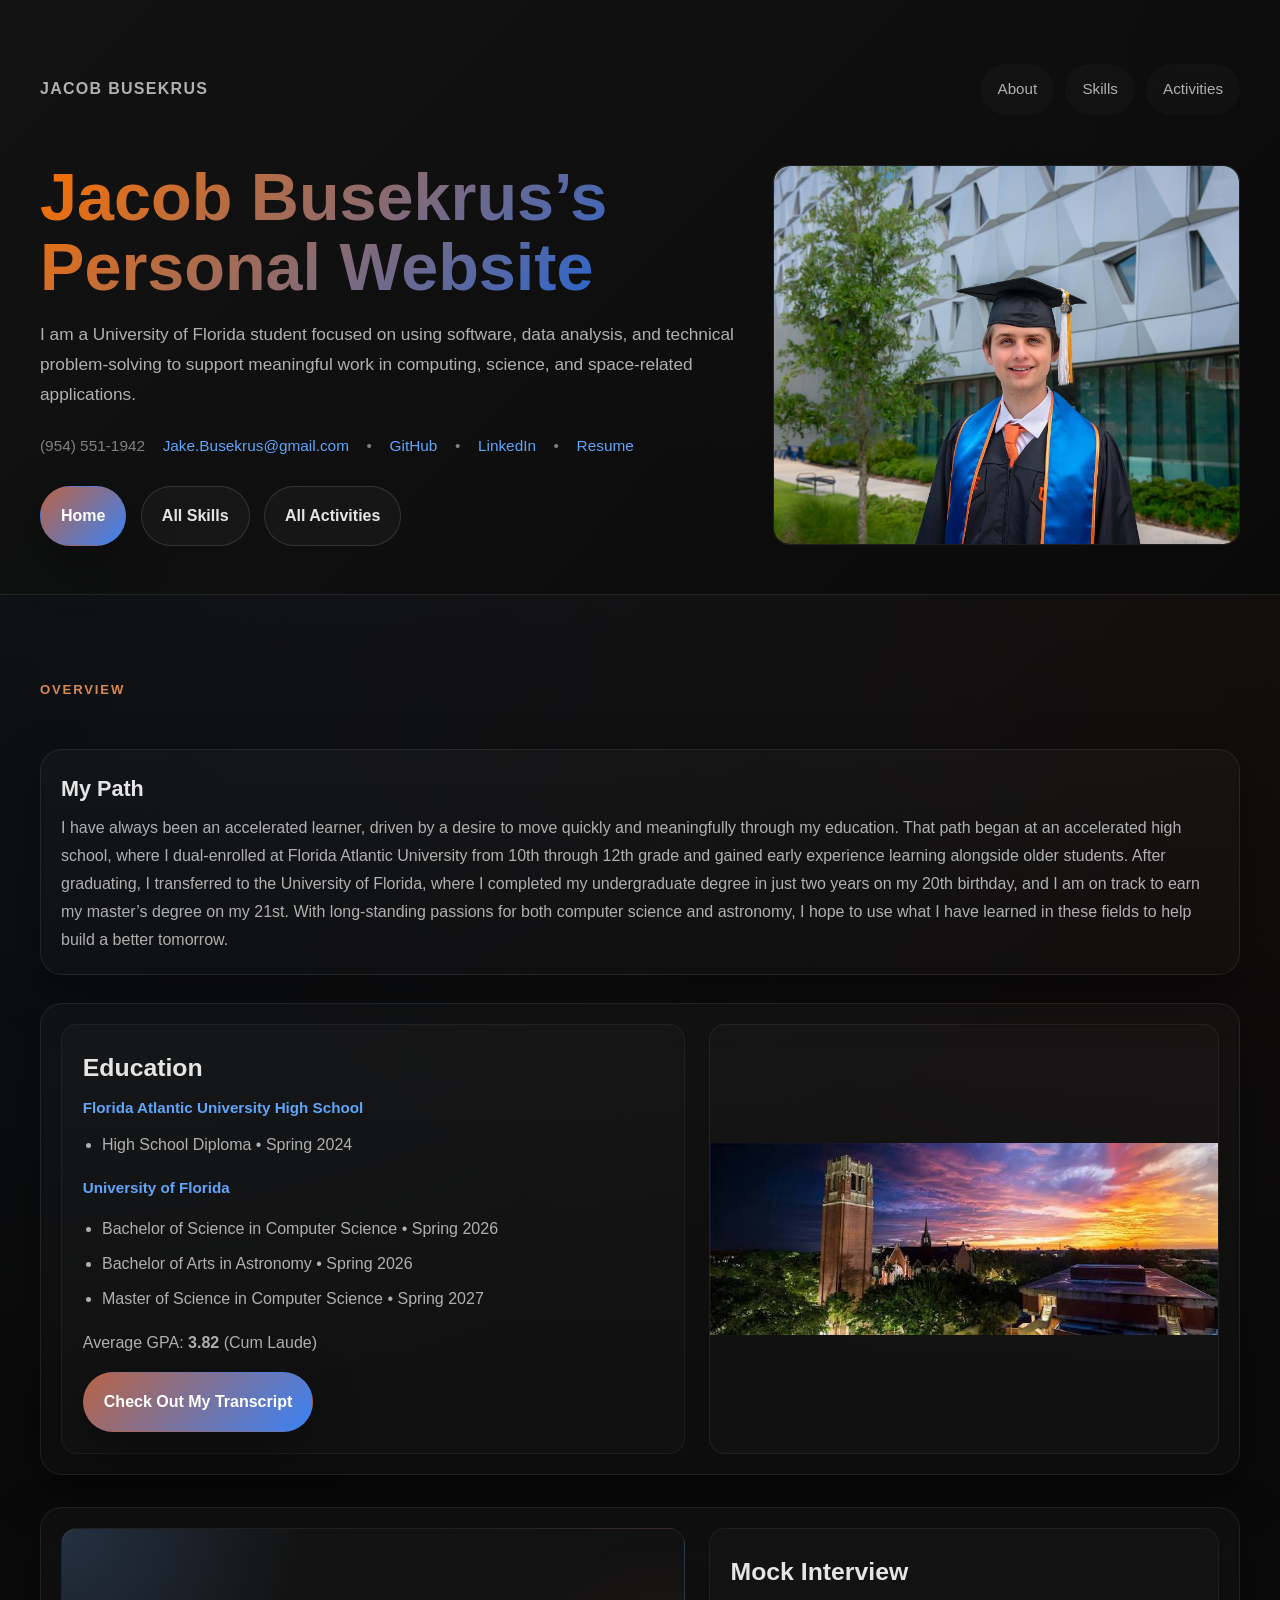
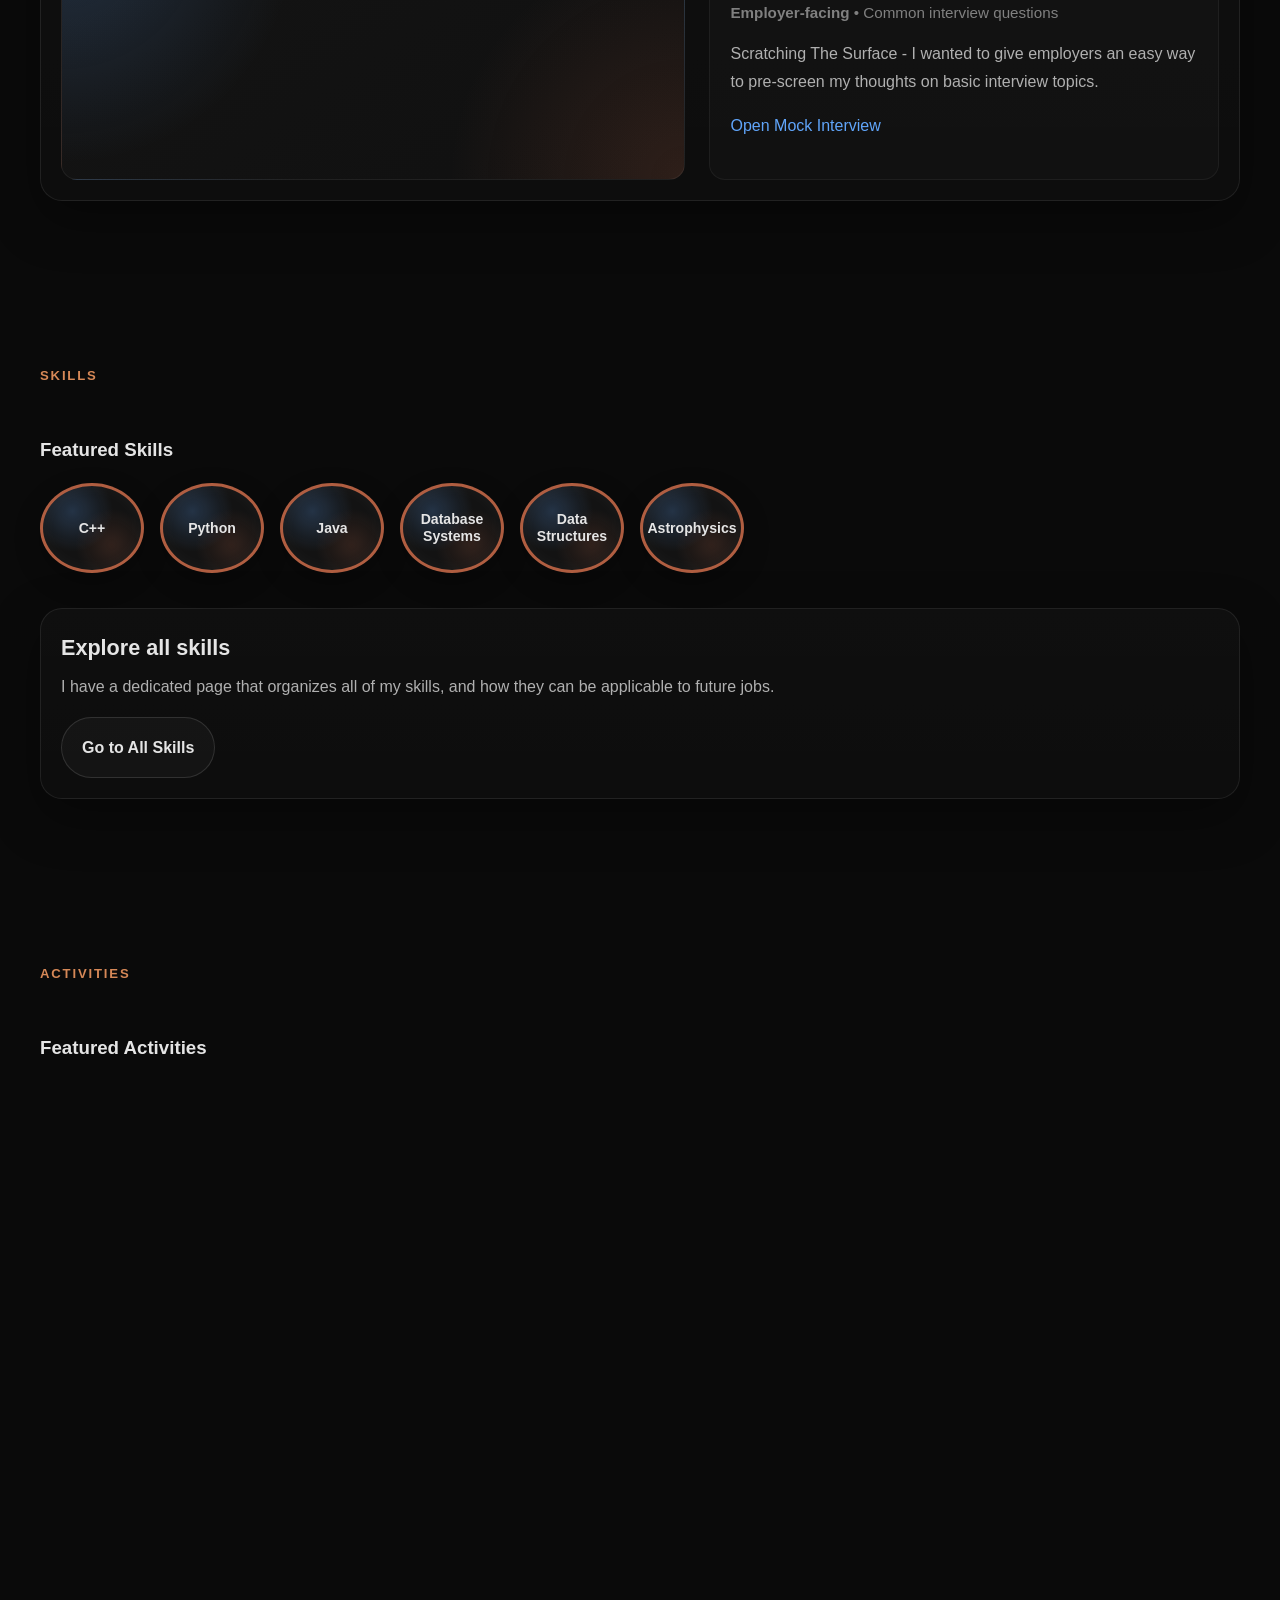
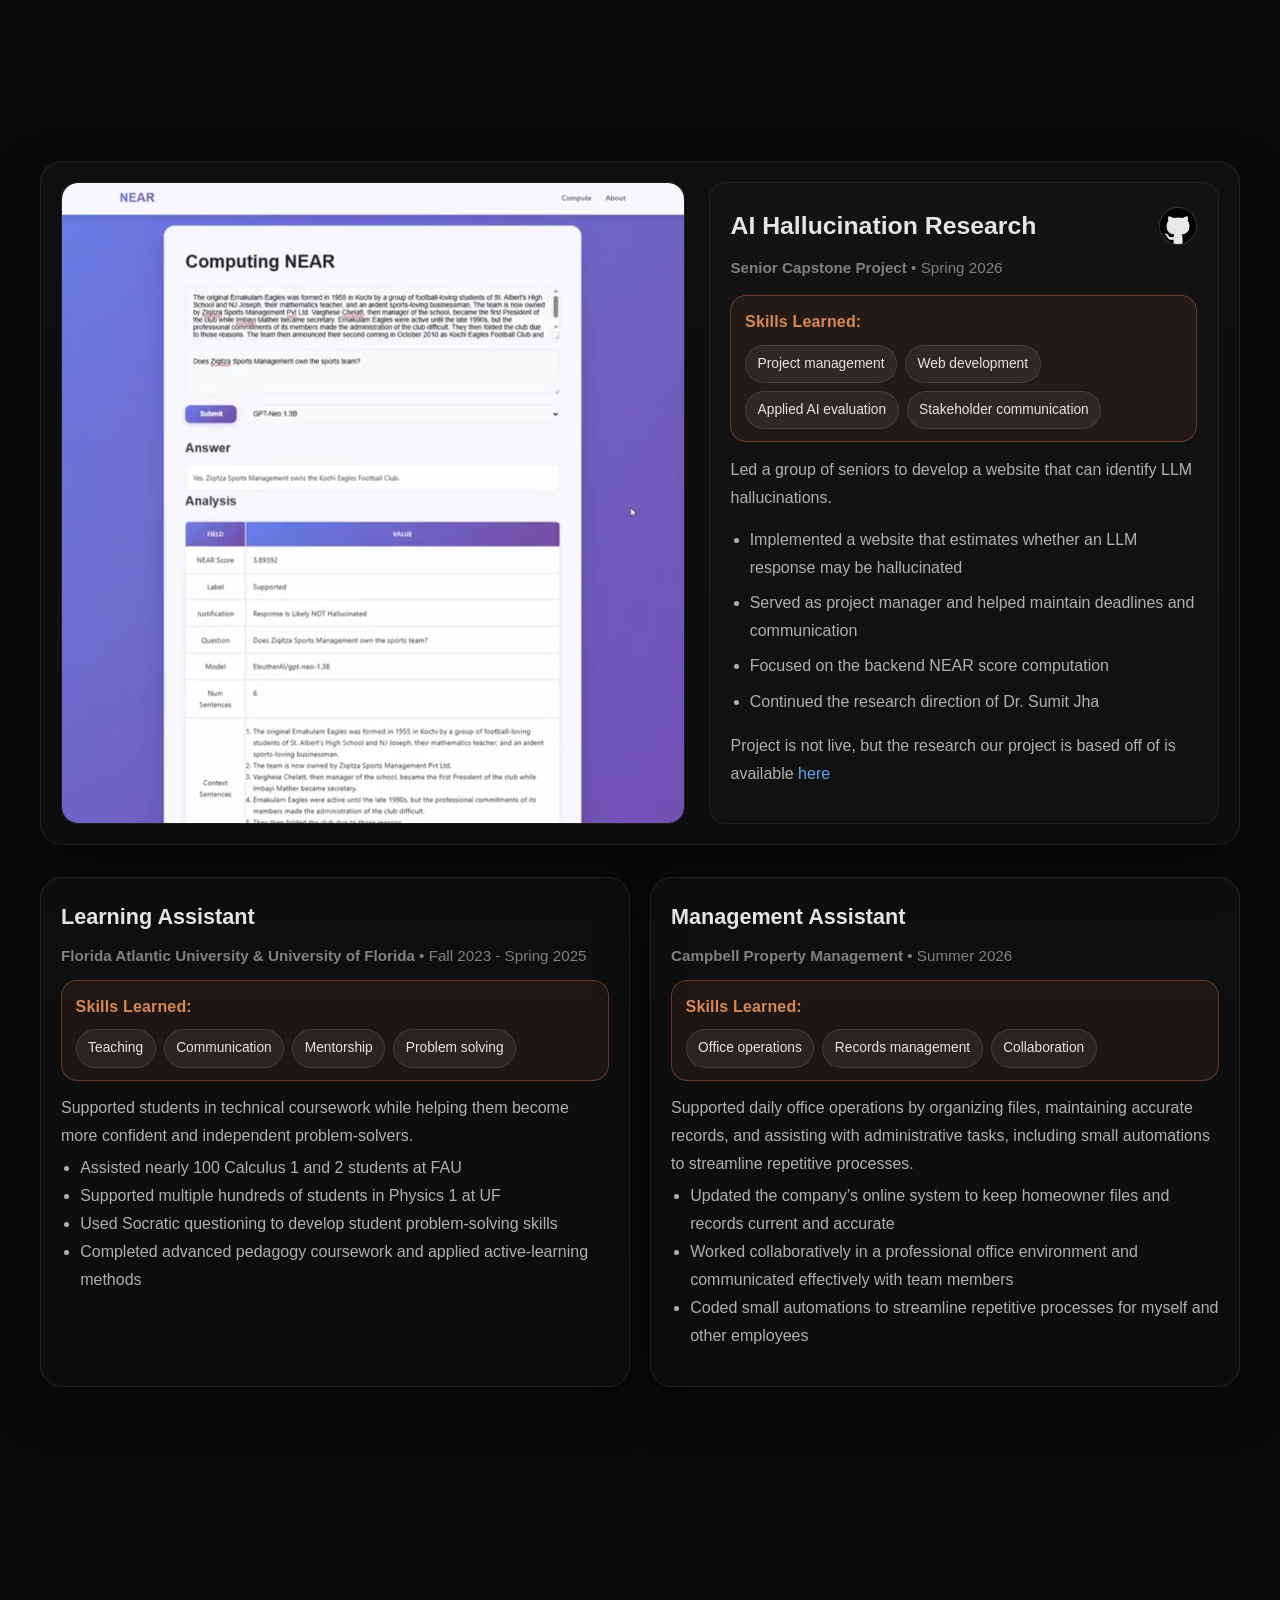
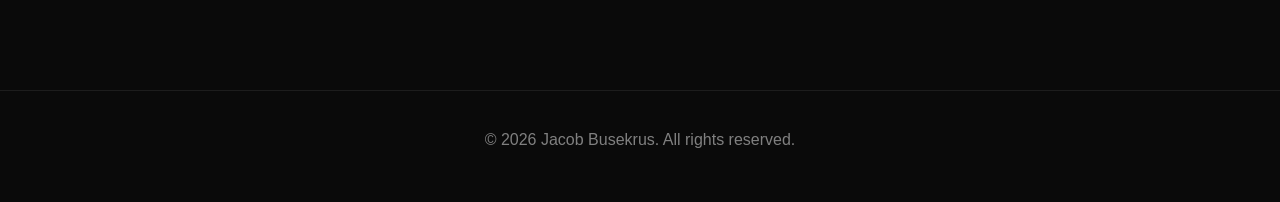
==== College/index.html @ d8e8343f "Started download pull" ====
<!DOCTYPE html>
<html lang="en">
<head>
    <meta charset="UTF-8" />
    <meta name="viewport" content="width=device-width, initial-scale=1.0" />
    <title>Jacob Busekrus | Portfolio</title>
    <link rel="stylesheet" href="main.css" />
    <script src="javascript/webScript.js" defer></script>
    <script src="javascript/mod_downloads.js" defer></script>
</head>
<body>
<header id="top">
    <div class="container hero">
        <div class="topbar">
            <div class="brand">Jacob Busekrus</div>
            <nav class="nav">
                <a href="#about">About</a>
                <a href="#skills">Skills</a>
                <a href="#experience">Activities</a>
            </nav>
        </div>

        <div class="hero-grid">
            <div class="hero-copy fade">
                <h1>Jacob Busekrus’s Personal Website</h1>
                <p>
                    I am a University of Florida student focused on using software, data analysis,
                    and technical problem-solving to support meaningful work in computing, science,
                    and space-related applications.
                </p>

                <div class="contact">
                    <span>(954) 551-1942</span>
                    <a href="mailto:Jake.busekrus@gmail.com">Jake.Busekrus@gmail.com</a>
                    <span style="color:var(--muted)"> • </span>
                    <a href="https://github.com/UY-scuti73" target="_blank" rel="noopener noreferrer">GitHub</a>
                    <span style="color:var(--muted)"> • </span>
                    <a href="https://linkedin.com/in/jacob-busekrus" target="_blank" rel="noopener noreferrer">LinkedIn</a>
                    <span style="color:var(--muted)"> • </span>
                    <a href="documents/resume.pdf" target="_blank" rel="noopener noreferrer">Resume</a>
                </div>

                <div class="actions">
                    <a class="btn primary" href="index.html">Home</a>
                    <a class="btn secondary" href="skills.html">All Skills</a>
                    <a class="btn secondary" href="activities.html">All Activities</a>
                </div>
            </div>

            <div class="media image-only fade" style="min-height:360px">
                <img src="images/Headshot.jpg" alt="Headshot" />
            </div>
        </div>
    </div>
</header>

<main>
    <section class="section" id="about">
        <div class="container">
            <div class="section-header fade">
                <span class="eyebrow">Overview</span>
            </div>

            <article class="project-card fade" style="max-width: 100%;">
                <h3>My Path</h3>
                <p style="color: var(--text2);">
                    I have always been an accelerated learner, driven by a desire to move quickly and meaningfully through my
                    education. That path began at an accelerated high school, where I dual-enrolled at
                    Florida Atlantic University from 10th through 12th grade and gained early experience learning alongside
                    older students. After graduating, I transferred to the University of Florida, where I completed my
                    undergraduate degree in just two years on my 20th birthday, and I am on track to earn my master’s degree
                    on my 21st. With long-standing passions for both computer science and astronomy, I hope to use what I have
                    learned in these fields to help build a better tomorrow.
                </p>
            </article>

            <br>

            <div class="split-list">
                <article class="split fade">
                    <div class="content">
                        <h3>Education</h3>
                        <div class="meta" style="margin-bottom:.55rem">
                            <strong style="color: var(--blue)">Florida Atlantic University High School</strong>
                        </div>
                        <ul>
                            <li>High School Diploma • Spring 2024</li>
                        </ul>

                        <div class="meta" style="margin-top:.75rem">
                            <strong style="color: var(--blue)">University of Florida</strong>
                        </div>
                        <ul>
                            <li>Bachelor of Science in Computer Science • Spring 2026</li>
                            <li>Bachelor of Arts in Astronomy • Spring 2026</li>
                            <li>Master of Science in Computer Science • Spring 2027</li>
                        </ul>
                        <p>Average GPA: <strong>3.82</strong> (Cum Laude)</p>
                        <a class="btn primary" href="grades.html">Check Out My Transcript</a>
                    </div>
                    <div class="media image-only">
                        <img src="images/UniversityofFlorida.jpg" alt="Education" />
                    </div>
                </article>

                <article class="split reverse fade">
                    <div class="content">
                        <h3>Mock Interview</h3>
                        <div class="meta"><strong>Employer-facing</strong> • Common interview questions</div>
                        <p>Scratching The Surface - I wanted to give employers an easy way to pre-screen my thoughts on basic interview topics.</p>
                        <p style="margin-top:1rem"><a href="mock.html">Open Mock Interview</a></p>
                    </div>
                    <div class="media" style="padding:0;display:flex">
                        <div style="width:100%;border-radius:calc(var(--r) - 6px);overflow:hidden">
                            <iframe
                                    src="https://www.youtube.com/embed/gcVnHr8MjQ0"
                                    title="YouTube video player"
                                    style="width:100%;height:100%;min-height:250px;border:0;display:block"
                                    allow="accelerometer; autoplay; clipboard-write; encrypted-media; gyroscope; picture-in-picture; web-share"
                                    allowfullscreen
                            ></iframe>
                        </div>
                    </div>
                </article>
            </div>
        </div>
    </section>

    <section class="section" id="skills">
        <div class="container">
            <div class="section-header fade">
                <span class="eyebrow">Skills</span>
            </div>

            <div class="skills-wrap">
                <div class="fade">
                    <h3 style="margin-bottom:1rem">Featured Skills</h3>
                    <div class="skills-list">
                        <div class="skill-orb">C++</div>
                        <div class="skill-orb">Python</div>
                        <div class="skill-orb">Java</div>
                        <div class="skill-orb">Database Systems</div>
                        <div class="skill-orb">Data Structures</div>
                        <div class="skill-orb">Astrophysics</div>
                    </div>
                </div>

                <article class="project-card fade" style="max-width: 100%;">
                    <h3>Explore all skills</h3>
                    <p style="color: var(--text2);">
                        I have a dedicated page that organizes all of my skills, and how they can be applicable to future jobs.
                    </p>

                    <div class="actions" style="margin-top: 1rem;">
                        <a class="btn secondary" href="skills.html">Go to All Skills</a>
                    </div>
                </article>
            </div>
        </div>
    </section>

    <section class="section" id="experience">
        <div class="container">
            <div class="section-header fade">
                <span class="eyebrow">Activities</span>
            </div>
            <h3 style="margin-bottom:1rem">Featured Activities</h3>
            <div class="split-list">
                <article class="split fade">

                    <div class="content">
                        <div class="activity-title-row">
                            <h3>Mod Developer</h3>
                            <a class="gh-btn" href="https://github.com/stars/UY-scuti73/lists/bowsers-mods" target="_blank" rel="noopener noreferrer" aria-label="GitHub repository">
                                <img class="gh-img" src="images/GithubLogo.png" alt="GitHub" />
                            </a>
                        </div>
                        <div class="meta"><strong>Independent Projects</strong> • Summer 2024 - Current</div>
                        <div class="skills-inline">
                            <span class="label">Skills Learned:</span>
                            <div class="chips">
                                <span class="chip">Java</span>
                                <span class="chip">C++</span>
                                <span class="chip">Object-oriented design</span>
                                <span class="chip">Performance tuning</span>
                                <span class="chip">Release management</span>
                                <span class="chip">Community-driven roadmap</span>
                            </div>
                        </div>
                        <p>
                            Designed and implemented multiple Minecraft and Geometry Dash extensions using Java/C++ and object‑oriented principles.
                            Grew and managed an active Discord community by soliciting feedback, prioritizing requests, and rolling updates that improved stability and player experience.
                        </p>
                        <ul>
                            <li>Focused development on usability, performance, and community-driven feature development</li>
                            <li>Achieved 70,000+ total downloads across all mods</li>
                            <li>Grew and managed an active community (90+ members)</li>
                        </ul>
                        <p style="margin-top:.6rem;color:var(--text2)">
                            Links:
                            <a href="https://modrinth.com/user/Bowser_The_Boss" target="_blank" rel="noopener noreferrer">Modrinth</a>
                            <span style="color:var(--muted)"> • </span>
                            <a href="https://www.curseforge.com/members/bowser_the_boss/projects" target="_blank" rel="noopener noreferrer">CurseForge</a>
                            <span style="color:var(--muted)"> • </span>
                            <a href="https://www.spigotmc.org/members/bowser_the_boss.1064717/" target="_blank" rel="noopener noreferrer">Spigot</a>
                            <span style="color:var(--muted)"> • </span>
                            <a href="https://geode-sdk.org/mods?developer=UY-scuti73" target="_blank" rel="noopener noreferrer">Geode</a>
                        </p>
                    </div>
                    <div class="media image-only">
                        <img src="images/Modding.png" alt="Mod developer" />
                    </div>
                </article>

                <article class="split reverse fade">
                    <div class="content">
                        <div class="activity-title-row">
                            <h3>AI Hallucination Research</h3>
                            <a class="gh-btn" href="https://github.com/UY-scuti73/Hallucination-Detector" target="_blank" rel="noopener noreferrer" aria-label="GitHub repository">
                                <img class="gh-img" src="images/GithubLogo.png" alt="GitHub" />
                            </a>
                        </div>
                        <div class="meta"><strong>Senior Capstone Project</strong> • Spring 2026</div>
                        <div class="skills-inline">
                            <span class="label">Skills Learned:</span>
                            <div class="chips">
                                <span class="chip">Project management</span>
                                <span class="chip">Web development</span>
                                <span class="chip">Applied AI evaluation</span>
                                <span class="chip">Stakeholder communication</span>
                            </div>
                        </div>
                        <p>Led a group of seniors to develop a website that can identify LLM hallucinations.</p>
                        <ul>
                            <li>Implemented a website that estimates whether an LLM response may be hallucinated</li>
                            <li>Served as project manager and helped maintain deadlines and communication</li>
                            <li>Focused on the backend NEAR score computation</li>
                            <li>Continued the research direction of Dr. Sumit Jha</li>
                        </ul>
                        <p>Project is not live, but the research our project is based off of is available <a href="https://vishalpramanik.github.io/NEARproject.html" target="_blank" rel="noopener noreferrer">here</a></p>
                    </div>
                    <div class="media image-only">
                        <img src="images/NearScore.png" alt="AI hallucination project" />
                    </div>
                </article>

                <div class="projects-grid">
                    <article class="project-card fade">
                        <h3>Learning Assistant</h3>
                        <div class="meta"><strong>Florida Atlantic University & University of Florida</strong> • Fall 2023 - Spring 2025</div>
                        <div class="skills-inline">
                            <span class="label">Skills Learned:</span>
                            <div class="chips">
                                <span class="chip">Teaching</span>
                                <span class="chip">Communication</span>
                                <span class="chip">Mentorship</span>
                                <span class="chip">Problem solving</span>
                            </div>
                        </div>
                        <p>Supported students in technical coursework while helping them become more confident and independent problem-solvers.</p>
                        <ul class="project-content">
                            <li>Assisted nearly 100 Calculus 1 and 2 students at FAU</li>
                            <li>Supported multiple hundreds of students in Physics 1 at UF</li>
                            <li>Used Socratic questioning to develop student problem-solving skills</li>
                            <li>Completed advanced pedagogy coursework and applied active-learning methods</li>
                        </ul>
                    </article>

                    <article class="project-card fade">
                        <h3>Management Assistant</h3>
                        <div class="meta"><strong>Campbell Property Management</strong> • Summer 2026</div>
                        <div class="skills-inline">
                            <span class="label">Skills Learned:</span>
                            <div class="chips">
                                <span class="chip">Office operations</span>
                                <span class="chip">Records management</span>
                                <span class="chip">Collaboration</span>
                            </div>
                        </div>
                        <p>Supported daily office operations by organizing files, maintaining accurate records, and assisting with administrative tasks, including small automations to streamline repetitive processes.</p>
                        <ul class="project-content">
                            <li>Updated the company’s online system to keep homeowner files and records current and accurate</li>
                            <li>Worked collaboratively in a professional office environment and communicated effectively with team members</li>
                            <li>Coded small automations to streamline repetitive processes for myself and other employees</li>
                        </ul>
                    </article>
                </div>

                <article class="project-card fade" style="max-width: 100%;">
                    <h3>Explore all activities</h3>
                    <p style="color: var(--text2);">
                        I have a dedicated page that organizes all of my work, projects, websites, school assignments,
                        extracurriculars, and honors in one place, including a timeline view.
                    </p>

                    <div class="actions" style="margin-top: 1rem;">
                        <a class="btn secondary" href="activities.html">Go to All Activities</a>
                    </div>
                </article>

            </div>
        </div>
    </section>
</main>

<footer>
    <div class="container"><p>&copy; 2026 Jacob Busekrus. All rights reserved.</p></div>
</footer>
</body>
</html>
---- College/main.css ----
/* =========================
   Theme / Color Variables
   ========================= */

:root {
    --orange: #b96344;
    --orange2: #d68857;
    --blue: #60a5fa;
    --blue2: #3b82f6;
    --bg: #0a0a0a;
    --bg2: #121212;
    --text: #e5e5e5;
    --text2: #b0b0b0;
    --muted: #808080;
    --card: rgba(255, 255, 255, 0.03);
    --border: rgba(255, 255, 255, 0.08);
    --shadow: 0 18px 50px rgba(0, 0, 0, 0.35);
    --r: 22px;
    --max: 1200px;

    /* Grade pill colors */
    --grade-a-bg: rgba(96, 165, 250, 0.14);
    --grade-a-border: rgba(96, 165, 250, 0.5);
    --grade-a-text: var(--text);

    --grade-b-bg: rgba(34, 197, 94, 0.14);
    --grade-b-border: rgba(34, 197, 94, 0.5);
    --grade-b-text: var(--text);

    --grade-c-bg: rgba(234, 179, 8, 0.14);
    --grade-c-border: rgba(234, 179, 8, 0.5);
    --grade-c-text: var(--text);

    --grade-d-bg: rgba(249, 115, 22, 0.14);
    --grade-d-border: rgba(249, 115, 22, 0.5);
    --grade-d-text: var(--text);

    --grade-f-bg: rgba(127, 29, 29, 0.22);
    --grade-f-border: rgba(127, 29, 29, 0.6);
    --grade-f-text: var(--text);

    --grade-na-bg: rgba(107, 114, 128, 0.16);
    --grade-na-border: rgba(107, 114, 128, 0.45);
    --grade-na-text: var(--text);

    --grade-w-bg: rgba(55, 65, 81, 0.2);
    --grade-w-border: rgba(55, 65, 81, 0.5);
    --grade-w-text: var(--text2);

    --grade-s-bg: rgba(236, 72, 153, 0.14);
    --grade-s-border: rgba(236, 72, 153, 0.5);
    --grade-s-text: var(--text);

    --grade-u-bg: rgba(120, 53, 15, 0.2);
    --grade-u-border: rgba(120, 53, 15, 0.55);
    --grade-u-text: var(--text);
}

/* =========================
   Reset / Base
   ========================= */

* {
    margin: 0;
    padding: 0;
    box-sizing: border-box;
}

html {
    scroll-behavior: smooth;
}

body {
    font-family: -apple-system, BlinkMacSystemFont, "Segoe UI", Roboto, Oxygen, Ubuntu, Cantarell, sans-serif;
    line-height: 1.75;
    color: var(--text);
    background:
            radial-gradient(circle at top left, rgba(96, 165, 250, 0.08), transparent 28%),
            radial-gradient(circle at top right, rgba(185, 99, 68, 0.08), transparent 28%),
            var(--bg);
}

a {
    color: var(--blue);
    text-decoration: none;
    transition: 0.2s;
}

a:hover {
    color: var(--orange2);
}

.container {
    width: min(var(--max), calc(100% - 2rem));
    margin: 0 auto;
}

/* =========================
   Header / Navigation / Hero
   ========================= */

header {
    border-bottom: 1px solid rgba(255, 255, 255, 0.08);
    background: linear-gradient(135deg, rgba(18, 18, 18, 0.96), rgba(10, 10, 10, 0.98));
}

.hero {
    padding: 4rem 0 3rem;
}

.topbar {
    display: flex;
    justify-content: space-between;
    align-items: center;
    gap: 1rem;
    flex-wrap: wrap;
    margin-bottom: 3rem;
}

.brand {
    font-weight: 800;
    font-size: 1rem;
    letter-spacing: 0.08em;
    text-transform: uppercase;
    color: var(--text2);
}

.nav {
    display: flex;
    gap: 0.7rem;
    flex-wrap: wrap;
}

.nav a {
    color: var(--text2);
    padding: 0.7rem 1rem;
    border: 1px solid transparent;
    border-radius: 999px;
    background: rgba(255, 255, 255, 0.02);
    font-size: 0.95rem;
}

.nav a:hover,
.nav a.active {
    color: var(--text);
    border-color: rgba(185, 99, 68, 0.45);
    background: rgba(185, 99, 68, 0.08);
}

.hero-grid {
    display: grid;
    grid-template-columns: 1.2fr 0.8fr;
    gap: 2rem;
    align-items: center;
}

.hero-copy h1 {
    font-size: clamp(2.4rem, 5.2vw, 4.6rem);
    line-height: 1.05;
    margin-bottom: 1rem;
    background: linear-gradient(135deg, rgb(250, 112, 0), rgb(0, 100, 250));
    -webkit-background-clip: text;
    -webkit-text-fill-color: transparent;
    background-clip: text;
}

.hero-copy p {
    color: var(--text2);
    font-size: 1.08rem;
    margin-bottom: 1.5rem;
    max-width: 720px;
}

.contact {
    display: flex;
    flex-wrap: wrap;
    gap: 0.8rem 1.1rem;
    margin-bottom: 1.6rem;
    color: var(--muted);
    font-size: 0.96rem;
}

.actions {
    display: flex;
    flex-wrap: wrap;
    gap: 0.9rem;
}

/* =========================
   Buttons
   ========================= */

.btn {
    display: inline-flex;
    align-items: center;
    justify-content: center;
    padding: 0.95rem 1.25rem;
    border-radius: 999px;
    font-weight: 600;
    border: 1px solid transparent;
    transition: 0.2s;
}

.btn.primary {
    background: linear-gradient(135deg, var(--orange), var(--blue2));
    color: #fff;
    box-shadow: var(--shadow);
}

.btn.primary:hover {
    transform: translateY(-2px);
    opacity: 0.96;
}

.btn.secondary {
    border-color: rgba(255, 255, 255, 0.12);
    color: var(--text);
    background: rgba(255, 255, 255, 0.03);
}

.btn.secondary:hover {
    border-color: rgba(96, 165, 250, 0.35);
    background: rgba(96, 165, 250, 0.08);
}

/* =========================
   Shared Cards / Labels / Stats
   ========================= */

.hero-card,
.project-card,
.tl-card,
.grades-card {
    border: 1px solid var(--border);
    border-radius: var(--r);
    box-shadow: var(--shadow);
}

.hero-card {
    background: linear-gradient(180deg, rgba(255, 255, 255, 0.05), rgba(255, 255, 255, 0.02)), var(--card);
    padding: 1.4rem;
    min-height: 360px;
    display: flex;
    flex-direction: column;
    justify-content: space-between;
    gap: 1.1rem;
}

.project-card,
.tl-card {
    background: linear-gradient(180deg, rgba(255, 255, 255, 0.025), rgba(255, 255, 255, 0.015));
}

.project-card {
    padding: 1.25rem;
}

.tl-card {
    padding: 1rem 1.1rem;
}

.grades-card {
    background: linear-gradient(180deg, rgba(255, 255, 255, 0.05), rgba(255, 255, 255, 0.02)), var(--card);
}

.mini-label,
.eyebrow {
    font-weight: 700;
    text-transform: uppercase;
}

.mini-label {
    color: var(--orange2);
    font-size: 0.78rem;
    letter-spacing: 0.12em;
}

.eyebrow {
    display: inline-block;
    font-size: 0.82rem;
    letter-spacing: 0.14em;
    color: var(--orange2);
    margin-bottom: 0.9rem;
}

.edu-block,
.stat,
.vstat,
.mini,
.gpa-row,
.dist-item {
    border: 1px solid rgba(255, 255, 255, 0.06);
    background: rgba(255, 255, 255, 0.03);
}

.edu-block,
.stat {
    padding: 1.05rem;
    border-radius: 16px;
}

.stat {
    padding: 1rem;
}

.vstat,
.gpa-row,
.dist-item {
    padding: 0.85rem;
    border-radius: 14px;
}

.mini {
    padding: 0.95rem;
    border-radius: 16px;
    background: rgba(0, 0, 0, 0.18);
}

.stat strong,
.vstat strong {
    display: block;
    font-size: 1.15rem;
}

.stat span,
.vstat span,
.gpa-row span,
.dist-label,
.grades-note,
.block-sub {
    color: var(--muted);
}

.mini p {
    color: var(--text2);
    font-size: 0.93rem;
}

/* =========================
   Hero Card Content
   ========================= */

.edu-block .school {
    color: var(--blue);
    font-weight: 800;
    margin-bottom: 0.35rem;
}

.edu-block h3 {
    font-size: 1.2rem;
    margin-bottom: 0.35rem;
}

.edu-block p {
    color: var(--text2);
    font-size: 0.98rem;
}

.edu-block p + p {
    margin-top: 0.35rem;
}

.edu-quick {
    display: grid;
    grid-template-columns: repeat(2, minmax(0, 1fr));
    gap: 0.9rem;
}

.hero-card ul {
    list-style: none;
    display: grid;
    gap: 0.8rem;
    color: var(--text2);
}

.hero-card li {
    position: relative;
    padding-left: 1rem;
}

.hero-card li::before {
    content: "";
    position: absolute;
    left: 0;
    top: 0.75rem;
    width: 6px;
    height: 6px;
    border-radius: 50%;
    background: linear-gradient(135deg, var(--orange), var(--blue));
}

/* =========================
   Generic Sections / Layout
   ========================= */

.section {
    padding: 5rem 0;
}

.section-header {
    max-width: 820px;
    margin-bottom: 2rem;
}

.section-title {
    font-size: clamp(2rem, 3.5vw, 3rem);
    line-height: 1.15;
    margin-bottom: 1rem;
}

.section-desc {
    display: none;
}

.split-list,
.skills-wrap,
.timeline {
    display: grid;
}

.split-list {
    gap: 2rem;
}

.skills-wrap {
    gap: 2.2rem;
}

.timeline {
    gap: 1rem;
    margin-top: 1rem;
}

.split {
    display: grid;
    grid-template-columns: 1.1fr 0.9fr;
    gap: 1.5rem;
    align-items: stretch;
    background: linear-gradient(180deg, rgba(255, 255, 255, 0.025), rgba(255, 255, 255, 0.015));
    border: 1px solid var(--border);
    border-radius: var(--r);
    padding: 1.25rem;
    box-shadow: var(--shadow);
}

.split.reverse .media {
    order: 1;
}

.split.reverse .content {
    order: 2;
}

.content,
.media {
    border-radius: calc(var(--r) - 6px);
}

.content {
    padding: 1.3rem;
    background: rgba(255, 255, 255, 0.02);
    border: 1px solid rgba(255, 255, 255, 0.05);
}

.media {
    padding: 1.3rem;
    border: 1px solid rgba(255, 255, 255, 0.06);
    background:
            radial-gradient(circle at top left, rgba(96, 165, 250, 0.2), transparent 35%),
            radial-gradient(circle at bottom right, rgba(185, 99, 68, 0.18), transparent 35%),
            linear-gradient(145deg, #141414, #101010);
    display: flex;
    flex-direction: column;
    justify-content: space-between;
    min-height: 250px;
    overflow: hidden;
}

.media.image-only {
    padding: 0;
    display: flex;
    align-items: stretch;
    justify-content: stretch;
    background: rgba(255, 255, 255, 0.02);
}

.media.image-only img {
    width: 100%;
    height: 100%;
    display: block;
    object-fit: contain;
    border-radius: calc(var(--r) - 6px);
}

.image-placeholder {
    width: 100%;
    height: 100%;
    min-height: 250px;
    display: flex;
    align-items: center;
    justify-content: center;
    border-radius: calc(var(--r) - 6px);
    border: 1px dashed rgba(255, 255, 255, 0.18);
    background: rgba(255, 255, 255, 0.02);
    color: var(--muted);
    font-size: 0.95rem;
}

/* =========================
   Skills / Tags / Chips
   ========================= */

.skills-list,
.chips,
.tag-row,
.activity-links {
    display: flex;
    flex-wrap: wrap;
}

.skills-list {
    gap: 1rem;
}

.chips {
    gap: 0.5rem;
}

.tag-row,
.activity-links {
    gap: 0.6rem;
}

.activity-links {
    gap: 0.75rem;
}

.skill-orb,
.skill-orb-small {
    display: flex;
    align-items: center;
    justify-content: center;
    padding: 0.8rem;
    text-align: center;
    line-height: 1.2;
    color: var(--text);
    font-weight: 650;
    transition: 0.2s;
    background:
            radial-gradient(circle at 30% 30%, rgba(96, 165, 250, 0.22), transparent 45%),
            radial-gradient(circle at 70% 70%, rgba(185, 99, 68, 0.18), transparent 40%),
            rgba(255, 255, 255, 0.04);
    border: 3px solid rgba(185, 99, 68, 0.95);
    box-shadow: inset 0 0 18px rgba(255, 255, 255, 0.04), 0 10px 26px rgba(0, 0, 0, 0.25);
}

.skill-orb {
    width: 104px;
    height: 90px;
    border-radius: 50%;
    font-size: 0.88rem;
}

.skill-orb-small {
    width: 95px;
    height: 50px;
    border-radius: 30%;
    font-size: 0.75rem;
}

.skill-orb:hover {
    transform: translateY(-4px) scale(1.03);
    border-color: rgba(214, 136, 87, 1);
}

.skills-inline {
    margin: 0.35rem 0 0.85rem;
    padding: 0.75rem 0.85rem;
    border-radius: 16px;
    border: 1px solid rgba(185, 99, 68, 0.45);
    background: rgba(185, 99, 68, 0.1);
}

.skills-inline .label {
    display: block;
    margin-bottom: 0.55rem;
    color: var(--orange2);
    font-weight: 800;
    letter-spacing: 0.01em;
}

.chip,
.tag,
.badge {
    padding: 0.38rem 0.72rem;
    border-radius: 999px;
    font-size: 0.86rem;
    color: var(--text);
    background: rgba(255, 255, 255, 0.06);
    border: 1px solid rgba(255, 255, 255, 0.1);
}

.tag {
    padding: 0.45rem 0.85rem;
    font-size: 0.84rem;
    border-color: rgba(255, 255, 255, 0.08);
}

.badge {
    align-self: flex-start;
    color: var(--text2);
    border-color: rgba(255, 255, 255, 0.08);
}

/* =========================
   Typography / Meta / Lists
   ========================= */

.content h3,
.project-card h3 {
    margin-bottom: 0.4rem;
}

.content h3 {
    font-size: 1.55rem;
}

.project-card h3 {
    font-size: 1.35rem;
}

.meta {
    color: var(--muted);
    font-size: 0.95rem;
    margin-bottom: 0.85rem;
}

.project-card .meta {
    margin-bottom: 0.65rem;
}

.content p,
.project-card p {
    color: var(--text2);
}

.content p {
    margin-bottom: 0.9rem;
}

.content ul,
.project-content {
    padding-left: 1.2rem;
    color: var(--text2);
    margin: 0.25rem 0 1rem;
}

.content li + li {
    margin-top: 0.45rem;
}

.vtitle {
    font-size: 1.5rem;
    line-height: 1.15;
    max-width: 320px;
}

h4 {
    font-size: 1rem;
    color: var(--text2);
}

#research .split-list {
    margin-top: 2rem;
}

#research .split-list + .projects-grid {
    margin-top: 2rem;
}

/* =========================
   Projects / Timeline / Activity
   ========================= */

.projects-grid {
    display: grid;
    grid-template-columns: repeat(2, minmax(0, 1fr));
    gap: 1.25rem;
}

.activity-title-row {
    display: flex;
    align-items: center;
    justify-content: space-between;
    gap: 1rem;
    margin-bottom: 0.45rem;
}

.activity-title-row h3 {
    margin-bottom: 0;
}

.tl-item {
    display: grid;
    grid-template-columns: 16px 1fr;
    gap: 1rem;
    align-items: start;
}

.tl-dot {
    width: 12px;
    height: 12px;
    margin-top: 14px;
    border-radius: 999px;
    background: rgba(255, 255, 255, 0.2);
    border: 2px solid rgba(255, 255, 255, 0.25);
}

.tl-time {
    color: var(--muted);
    font-size: 0.9rem;
    margin-bottom: 0.25rem;
}

.tl-title {
    font-size: 1.15rem;
    font-weight: 800;
    margin-bottom: 0.15rem;
}

.tl-sub {
    color: var(--text2);
    font-size: 0.95rem;
}

.tl-item.tl-edu .tl-dot {
    background: rgba(96, 165, 250, 0.2);
    border-color: rgba(96, 165, 250, 0.95);
}

.tl-item.tl-act .tl-dot {
    background: rgba(185, 99, 68, 0.2);
    border-color: rgba(185, 99, 68, 0.95);
}

.gh-btn {
    flex: 0 0 auto;
    width: 38px;
    height: 38px;
    border-radius: 999px;
    display: inline-flex;
    align-items: center;
    justify-content: center;
    border: 1px solid rgba(255, 255, 255, 0.12);
    background: rgba(255, 255, 255, 0.03);
    transition: 0.2s;
}

.gh-btn:hover {
    transform: translateY(-1px);
    border-color: rgba(96, 165, 250, 0.35);
    background: rgba(96, 165, 250, 0.08);
}

.gh-img {
    width: 100%;
    height: 100%;
    object-fit: contain;
    display: block;
    opacity: 0.9;
}

/* =========================
   Footer / Animation
   ========================= */

footer {
    border-top: 1px solid rgba(255, 255, 255, 0.08);
    padding: 2.2rem 0 3rem;
    color: var(--muted);
    text-align: center;
}

.fade {
    opacity: 0;
    transform: translateY(24px);
    transition: opacity 0.7s ease, transform 0.7s ease;
}

.fade.visible {
    opacity: 1;
    transform: translateY(0);
}

/* =========================
   Grades Page Layout
   ========================= */

.grades-layout {
    display: grid;
    grid-template-columns: 1.9fr 1fr;
    gap: 1.25rem;
    align-items: start;
}

.grades-table-card {
    align-self: stretch;
    padding: 1.25rem;
}

.grades-side {
    padding: 1.25rem;
}

.grades-card-head {
    display: flex;
    align-items: flex-start;
    justify-content: space-between;
    gap: 1rem;
    flex-wrap: wrap;
    margin-bottom: 1rem;
}

.grades-title {
    font-size: 1.55rem;
    margin: 0.25rem 0;
}

.grades-sub {
    color: var(--text2);
    font-size: 0.95rem;
}

.grades-actions {
    display: flex;
    align-items: center;
    gap: 0.75rem;
}

.bottom-margin {
    margin-bottom: 1.5rem;
}

/* =========================
   Grades Table
   ========================= */

.table-wrap {
    border-radius: calc(var(--r) - 8px);
    border: 1px solid rgba(255, 255, 255, 0.1);
    padding: 2px;
    background: linear-gradient(180deg, rgba(255, 255, 255, 0.06), rgba(0, 0, 0, 0.14));
    box-shadow:
            inset 1px 1px 0 rgba(255, 255, 255, 0.12),
            inset -1px -1px 0 rgba(0, 0, 0, 0.45),
            0 12px 30px rgba(0, 0, 0, 0.35);
    max-height: none;
    overflow: visible;
}

.grades-table {
    width: 100%;
    min-width: 0;
    border-collapse: separate;
    border-spacing: 0;
    table-layout: fixed;
}

.grades-table th,
.grades-table td {
    white-space: normal;
    overflow-wrap: anywhere;
    word-break: break-word;
}

.grades-table thead th {
    position: static;
    text-align: left;
    padding: 0.85rem;
    font-size: 0.9rem;
    line-height: 1.2;
    color: var(--text);
    background: linear-gradient(135deg, rgba(18, 18, 18, 0.96), rgba(10, 10, 10, 0.98));
    border-bottom: 1px solid rgba(255, 255, 255, 0.1);
    box-shadow:
            inset 0 1px 0 rgba(255, 255, 255, 0.12),
            inset 0 -1px 0 rgba(0, 0, 0, 0.35);
}

.grades-table thead th:first-child {
    border-top-left-radius: calc(var(--r) - 10px);
}

.grades-table thead th:last-child {
    border-top-right-radius: calc(var(--r) - 10px);
}

.grades-table thead th.is-sortable {
    cursor: pointer;
    user-select: none;
}

.grades-table thead th.is-sortable:hover {
    background: linear-gradient(135deg, rgba(96, 165, 250, 0.12), rgba(185, 99, 68, 0.1)), rgba(10, 10, 10, 0.95);
}

.grades-table thead th.is-sorted-asc::after,
.grades-table thead th.is-sorted-desc::after {
    display: inline-block;
    margin-left: 0.5rem;
    font-size: 0.8rem;
    color: var(--orange2);
}

.grades-table thead th.is-sorted-asc::after {
    content: "▲";
}

.grades-table thead th.is-sorted-desc::after {
    content: "▼";
}

.grades-table tbody td {
    padding: 0.8rem 0.85rem;
    color: var(--text2);
    vertical-align: top;
    border-bottom: 1px solid rgba(255, 255, 255, 0.06);
}

.grades-table tbody tr:hover td {
    color: var(--text);
    background: rgba(255, 255, 255, 0.03);
}

.grades-table .is-num {
    text-align: right;
    font-variant-numeric: tabular-nums;
}

.grades-table th:nth-child(1),
.grades-table td:nth-child(1) {
    width: 7%;
}

.grades-table th:nth-child(2),
.grades-table td:nth-child(2) {
    width: 15%;
}

.grades-table th:nth-child(3),
.grades-table td:nth-child(3) {
    width: 21%;
}

.grades-table th:nth-child(4),
.grades-table td:nth-child(4) {
    width: 8%;
}

.grades-table th:nth-child(5),
.grades-table td:nth-child(5) {
    width: 10%;
}

.grades-table th:nth-child(6),
.grades-table td:nth-child(6) {
    width: 13%;
}

.grades-table th:nth-child(7),
.grades-table td:nth-child(7) {
    width: 14%;
}

.grades-table th:nth-child(8),
.grades-table td:nth-child(8) {
    width: 13%;
}

.table-empty {
    padding: 1rem;
    color: var(--muted);
}

/* =========================
   Grade Pills
   ========================= */

.grade-pill {
    display: inline-flex;
    align-items: center;
    justify-content: center;
    padding: 0.28rem 0.6rem;
    border-radius: 999px;
    font-size: 0.85rem;
    font-weight: 700;
    border: 1px solid rgba(255, 255, 255, 0.1);
    background: rgba(255, 255, 255, 0.06);
    color: var(--text);
}

.grade-A,
.grade-A_,
.grade-A- {
    background: var(--grade-a-bg);
    border-color: var(--grade-a-border);
    color: var(--grade-a-text);
}

.grade-BPLUS,
.grade-B,
.grade-B- {
    background: var(--grade-b-bg);
    border-color: var(--grade-b-border);
    color: var(--grade-b-text);
}

.grade-CPLUS,
.grade-C,
.grade-C- {
    background: var(--grade-c-bg);
    border-color: var(--grade-c-border);
    color: var(--grade-c-text);
}

.grade-DPLUS,
.grade-D,
.grade-D- {
    background: var(--grade-d-bg);
    border-color: var(--grade-d-border);
    color: var(--grade-d-text);
}

.grade-F {
    background: var(--grade-f-bg);
    border-color: var(--grade-f-border);
    color: var(--grade-f-text);
}

.grade-NA {
    background: var(--grade-na-bg);
    border-color: var(--grade-na-border);
    color: var(--grade-na-text);
}

.grade-W {
    background: var(--grade-w-bg);
    border-color: var(--grade-w-border);
    color: var(--grade-w-text);
}

.grade-S {
    background: var(--grade-s-bg);
    border-color: var(--grade-s-border);
    color: var(--grade-s-text);
}

.grade-U {
    background: var(--grade-u-bg);
    border-color: var(--grade-u-border);
    color: var(--grade-u-text);
}

/* =========================
   GPA / Summary / Distribution
   ========================= */

.vstats {
    display: grid;
    grid-template-columns: repeat(2, 1fr);
    gap: 0.8rem;
}

.grades-block {
    margin-top: 1rem;
}

.block-head {
    display: flex;
    align-items: baseline;
    justify-content: space-between;
    gap: 1rem;
}

.block-title {
    margin-bottom: 0.35rem;
}

.gpa-grid {
    display: grid;
    gap: 0.5rem;
    margin-top: 0.5rem;
}

.gpa-row,
.dist-item {
    display: flex;
    align-items: center;
    justify-content: space-between;
    gap: 1rem;
}

.gpa-row strong,
.dist-value {
    color: var(--text);
    font-variant-numeric: tabular-nums;
}

.gpa-rounding {
    width: 7rem;
    padding: 0.55rem 0.65rem;
    border-radius: 14px;
    border: 1px solid rgba(255, 255, 255, 0.1);
    background: rgba(255, 255, 255, 0.03);
    color: var(--text);
    outline: none;
    text-align: right;
}

.gpa-rounding::placeholder {
    color: var(--muted);
}

.gpa-rounding:focus {
    border-color: rgba(96, 165, 250, 0.45);
    box-shadow: 0 0 0 3px rgba(96, 165, 250, 0.12);
}

.gpa-rounding::-webkit-outer-spin-button,
.gpa-rounding::-webkit-inner-spin-button {
    -webkit-appearance: none;
    margin: 0;
}

.gpa-rounding[type="number"] {
    -moz-appearance: textfield;
    appearance: textfield;
}

.dist-section {
    margin-top: 0.85rem;
    padding-top: 0.85rem;
    border-top: 1px solid rgba(255, 255, 255, 0.06);
}

.dist-title {
    color: var(--text);
    font-weight: 700;
    font-size: 0.95rem;
    margin-bottom: 0.6rem;
}

.dist-grid {
    display: grid;
    grid-template-columns: 1fr;
    gap: 0.5rem;
}

.dist-grid-tight {
    grid-template-columns: 1fr 1fr;
}

.grades-note {
    margin-top: 1rem;
    font-size: 0.9rem;
}

/* =========================
   Responsive
   ========================= */

@media (max-width: 960px) {
    .hero-grid,
    .split,
    .grades-layout {
        grid-template-columns: 1fr;
    }

    .split.reverse .media,
    .split.reverse .content,
    .media,
    .content {
        order: initial;
    }

    .hero {
        padding-top: 2rem;
    }

    .projects-grid,
    .dist-grid-tight,
    .edu-quick {
        grid-template-columns: 1fr;
    }
}

@media (max-width: 640px) {
    html {
        font-size: 12px;
    }

    .container {
        width: min(var(--max), calc(100% - 1rem));
    }

    .hero {
        padding: 1.25rem 0 1.5rem;
    }

    .nav {
        gap: 0.45rem;
    }

    .nav a {
        padding: 0.62rem 0.85rem;
        font-size: 0.9rem;
    }

    .contact {
        flex-direction: column;
        align-items: flex-start;
    }

    .section {
        padding: 4rem 0;
    }

    .skill-orb {
        width: 92px;
        height: 92px;
        font-size: 0.8rem;
    }

    .grades-layout {
        gap: 0.85rem;
    }

    .grades-table-card,
    .grades-side {
        padding: 0.85rem;
    }

    .grades-card-head {
        margin-bottom: 0.75rem;
        gap: 0.75rem;
    }

    .grades-title {
        font-size: 1.2rem;
    }

    .mini,
    .vstat,
    .gpa-row,
    .dist-item {
        padding: 0.5rem 0.6rem;
        border-radius: 12px;
    }

    .grades-table thead th,
    .grades-table tbody td {
        padding: 0.5rem 0.55rem;
        font-size: 0.82rem;
        line-height: 1.15;
    }

    .grade-pill {
        padding: 0.18rem 0.45rem;
        font-size: 0.75rem;
    }

    .gpa-rounding {
        width: 5.5rem;
        padding: 0.4rem 0.5rem;
        font-size: 0.85rem;
    }
}
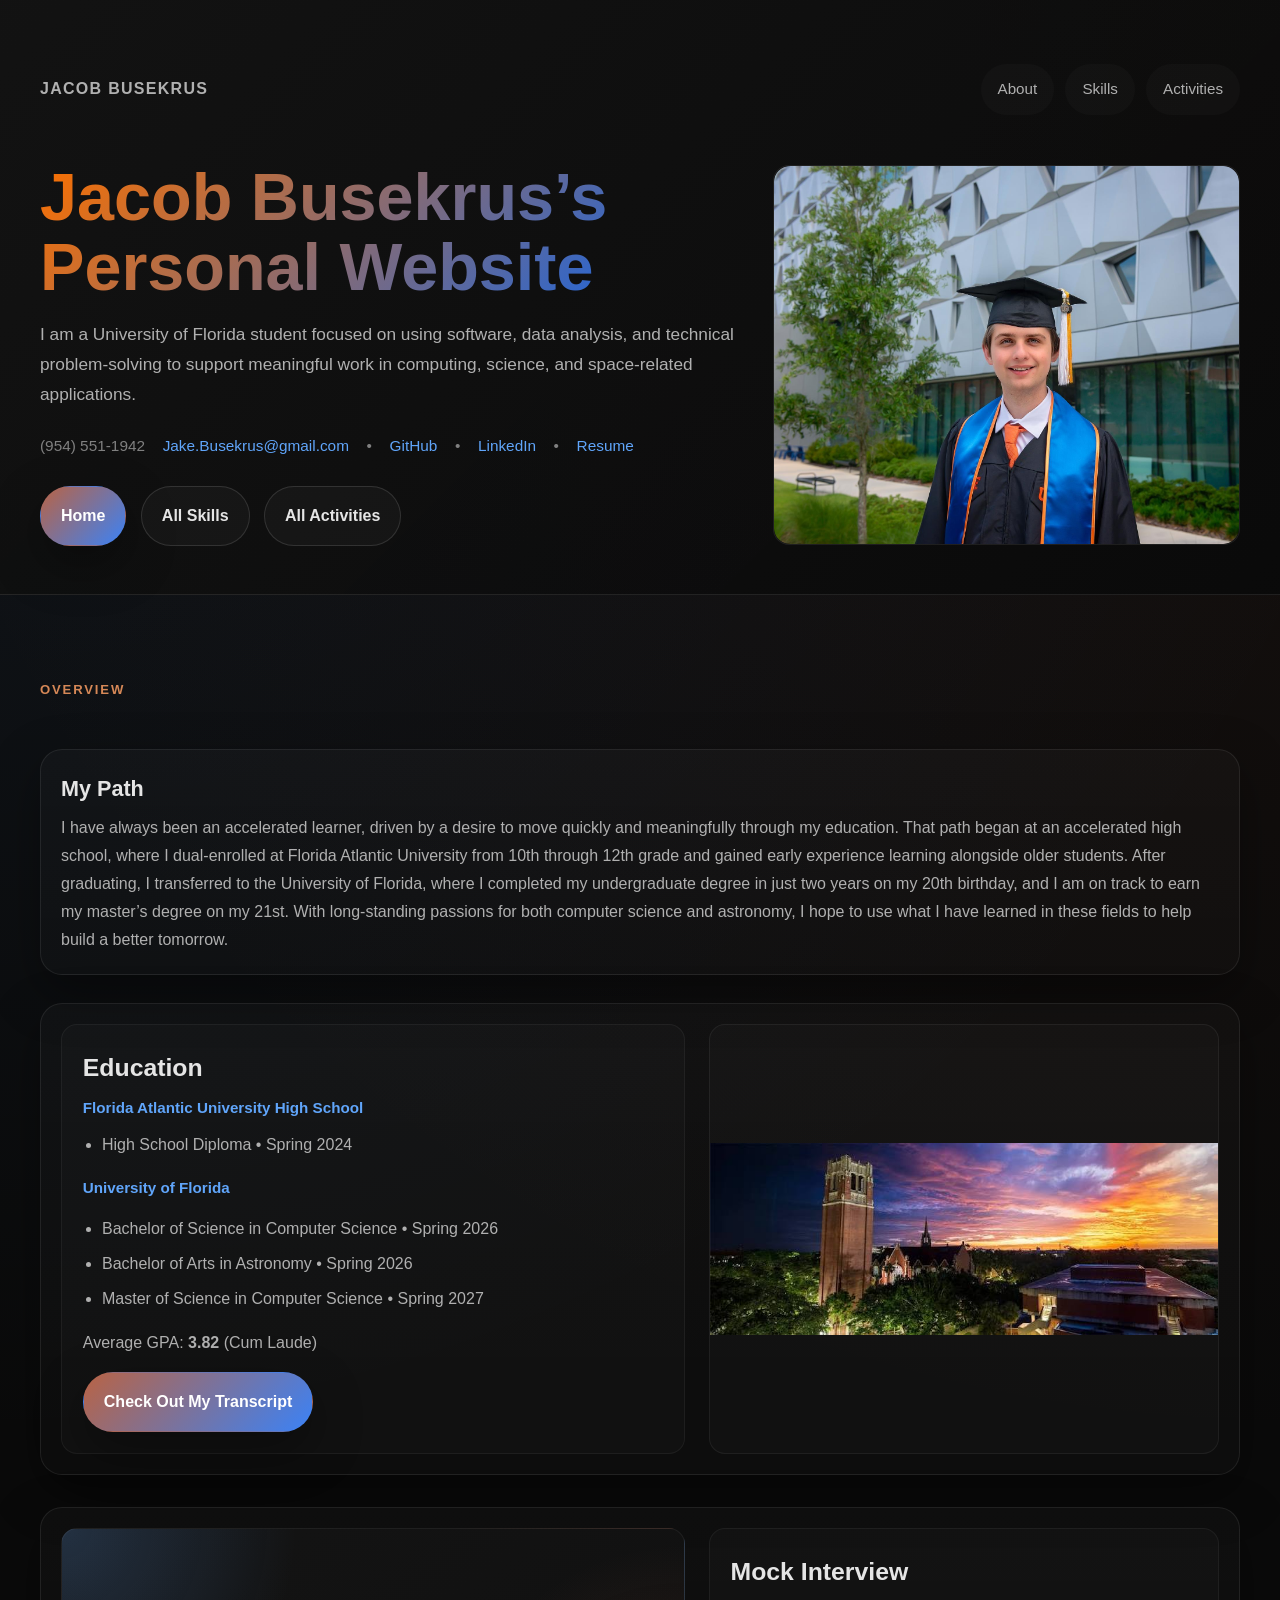
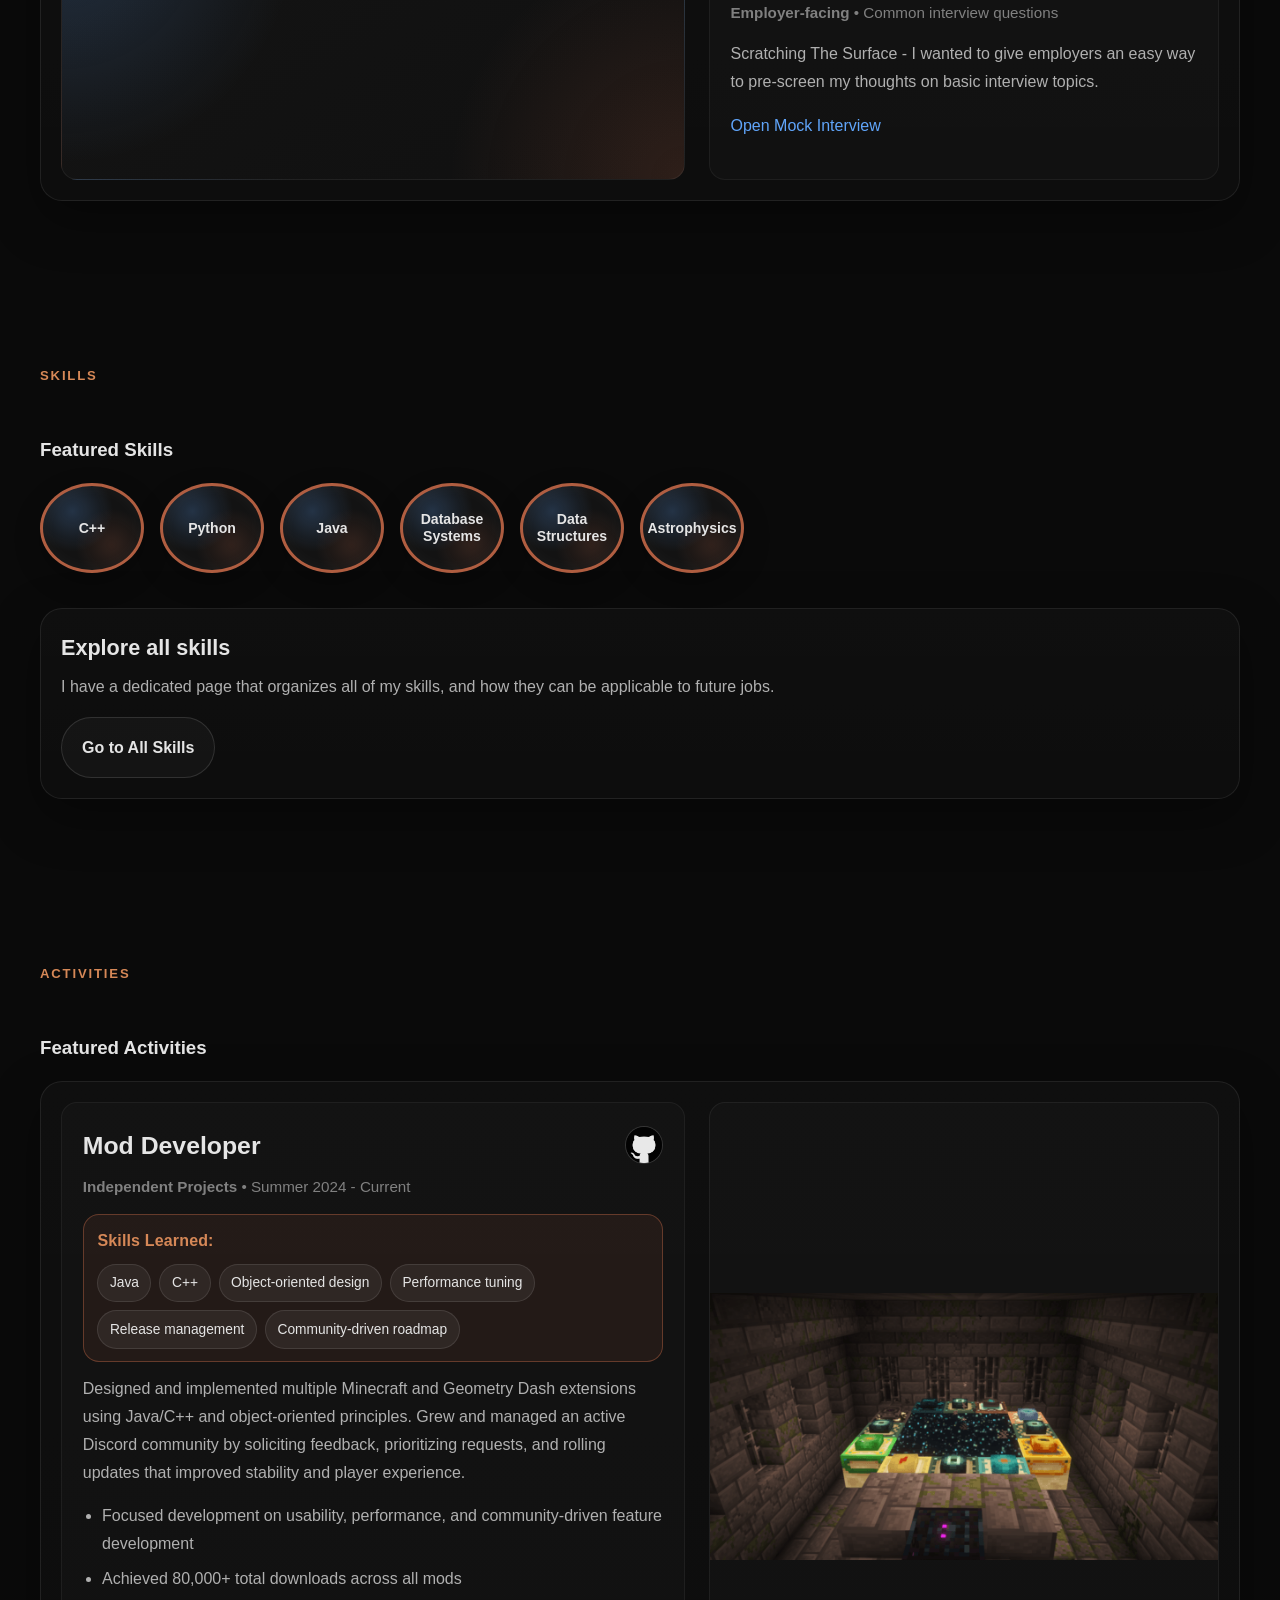
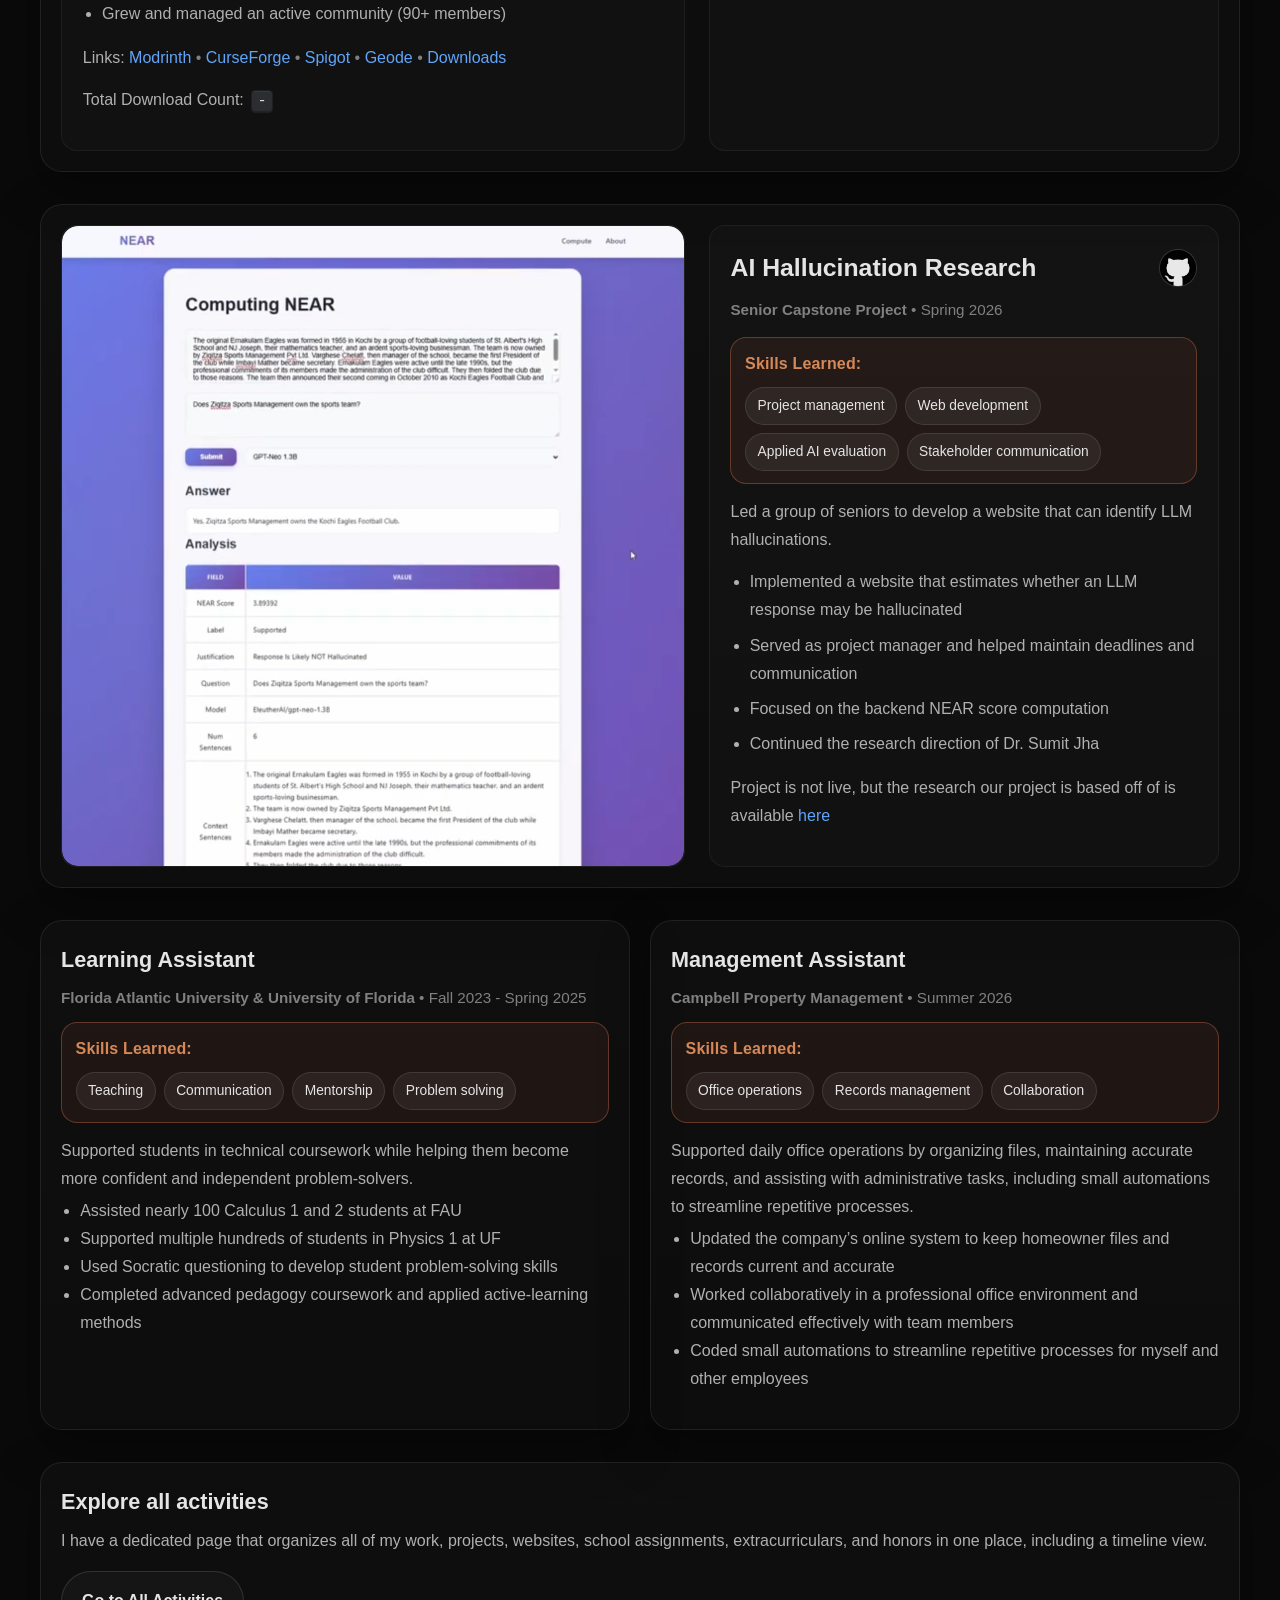
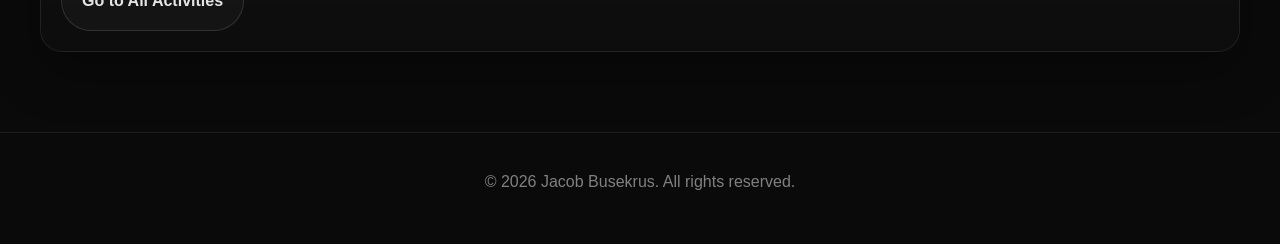
==== commit c132699d: "Added way to see downloads in real time!" ====
--- a/College/index.html
+++ b/College/index.html
@@ -193,7 +193,7 @@
                         </p>
                         <ul>
                             <li>Focused development on usability, performance, and community-driven feature development</li>
-                            <li>Achieved 70,000+ total downloads across all mods</li>
+                            <li>Achieved 80,000+ total downloads across all mods</li>
                             <li>Grew and managed an active community (90+ members)</li>
                         </ul>
                         <p style="margin-top:.6rem;color:var(--text2)">
@@ -205,7 +205,10 @@
                             <a href="https://www.spigotmc.org/members/bowser_the_boss.1064717/" target="_blank" rel="noopener noreferrer">Spigot</a>
                             <span style="color:var(--muted)"> • </span>
                             <a href="https://geode-sdk.org/mods?developer=UY-scuti73" target="_blank" rel="noopener noreferrer">Geode</a>
+                            <span style="color:var(--muted)"> • </span>
+                            <a href="https://moddownloads.onrender.com/" target="_blank" rel="noopener noreferrer">Downloads</a>
                         </p>
+                        <p>Total Download Count: <span class="inline-code" id="total-download-count">-</span></p>
                     </div>
                     <div class="media image-only">
                         <img src="images/Modding.png" alt="Mod developer" />
--- a/College/main.css
+++ b/College/main.css
@@ -1166,6 +1166,30 @@
 }
 
 /* =========================
+   Download Count
+   ========================= */
+
+.inline-code {
+    display: inline-block;
+    padding: 0.1em 0.35em;
+    margin-left: 0.2em;
+
+    font-family: ui-monospace, SFMono-Regular, Menlo, Monaco, Consolas, "Liberation Mono",
+    "Courier New", monospace;
+    font-size: 0.95em;
+    line-height: 1.2;
+
+    color: #dbdee1;
+    background: #2b2d31;
+    border: 1px solid #1e1f22;
+    border-radius: 4px;
+
+    /* subtle bevel */
+    box-shadow: inset 0 1px 0 rgba(255, 255, 255, 0.06),
+    inset 0 -1px 0 rgba(0, 0, 0, 0.25);
+}
+
+/* =========================
    Responsive
    ========================= */
 
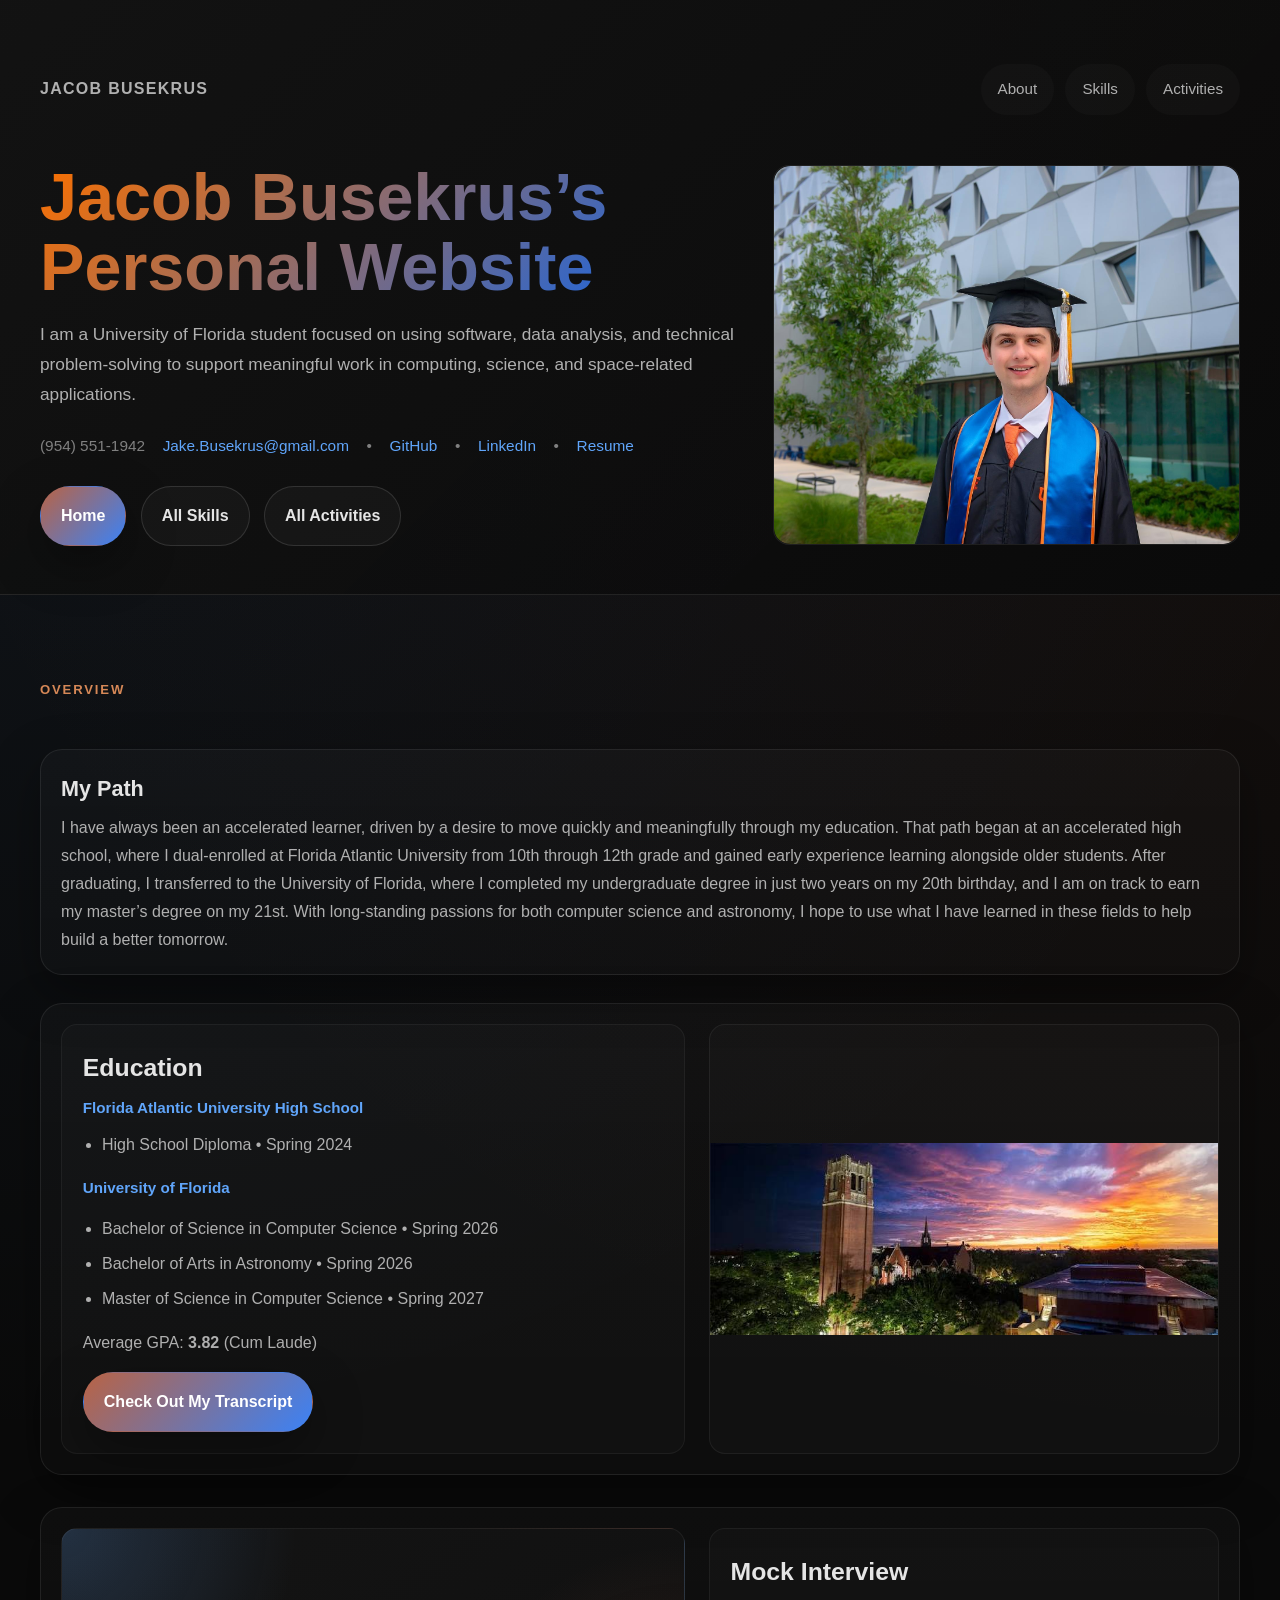
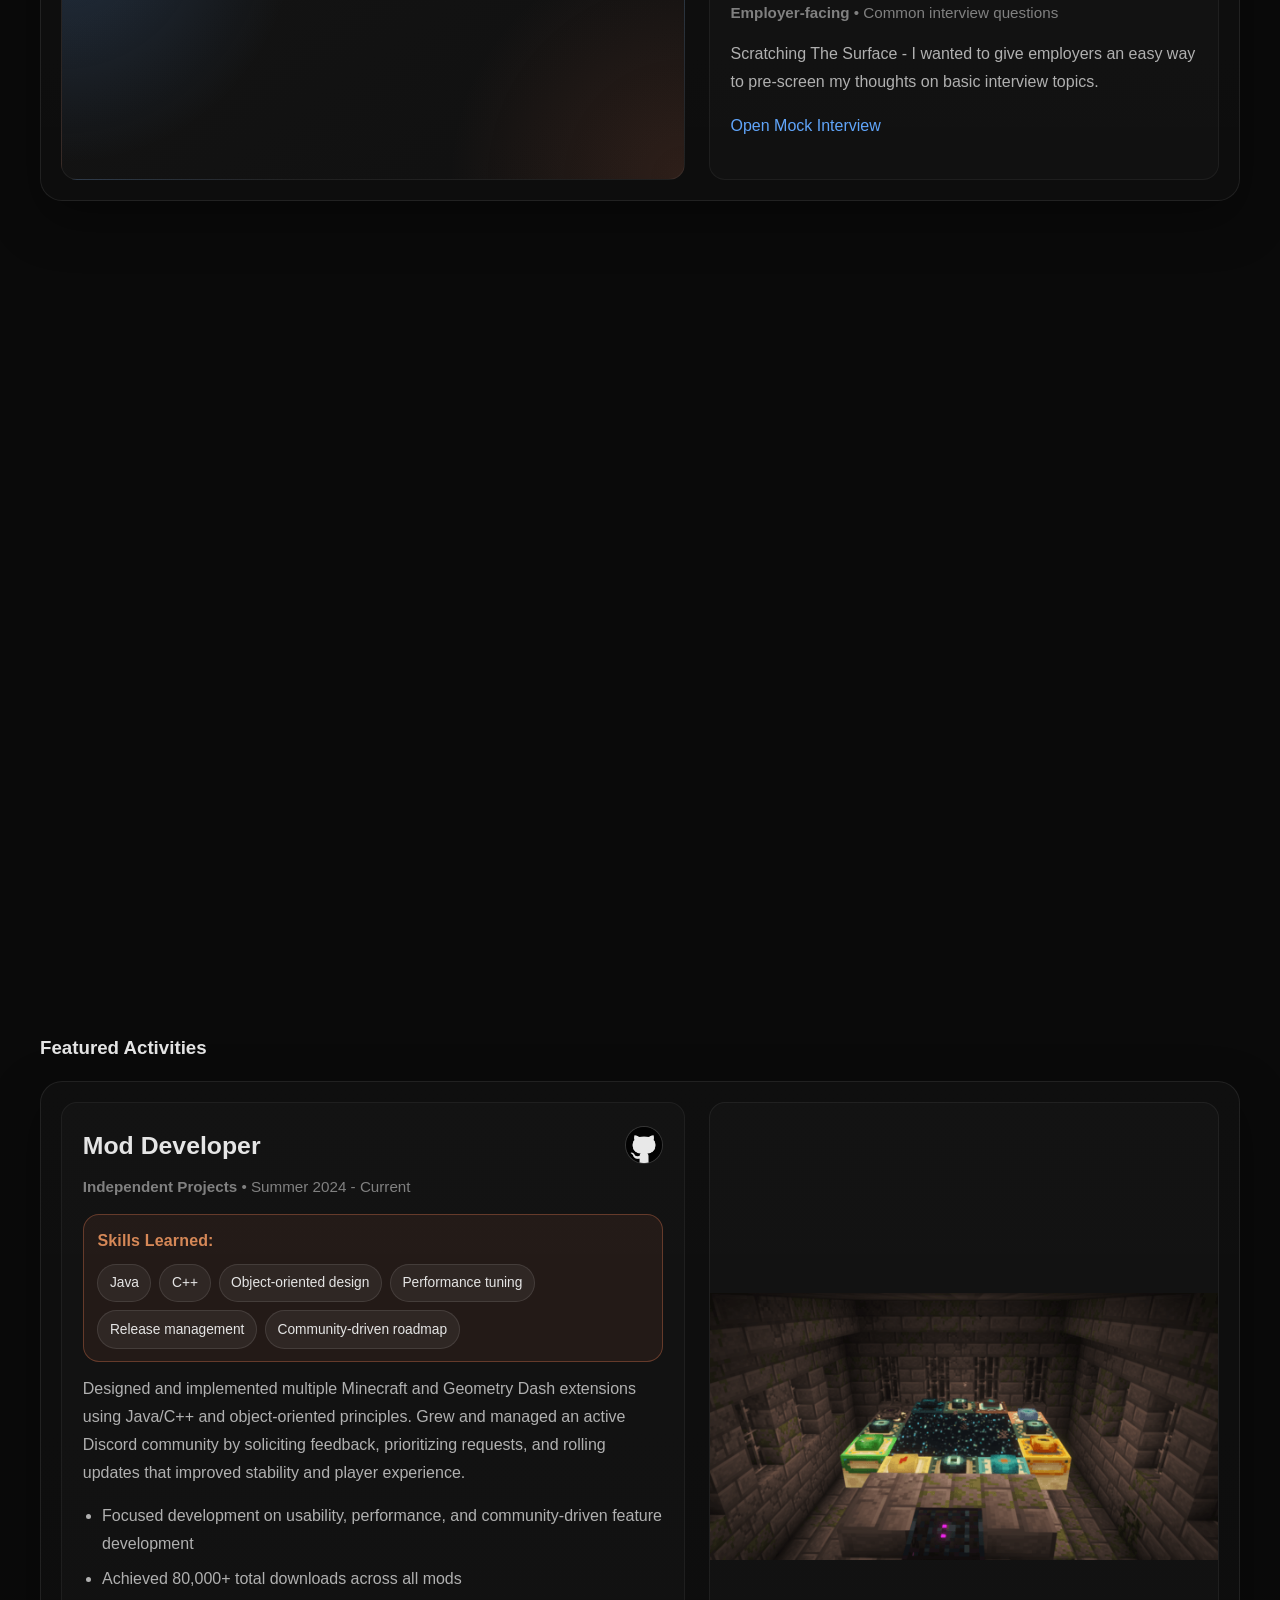
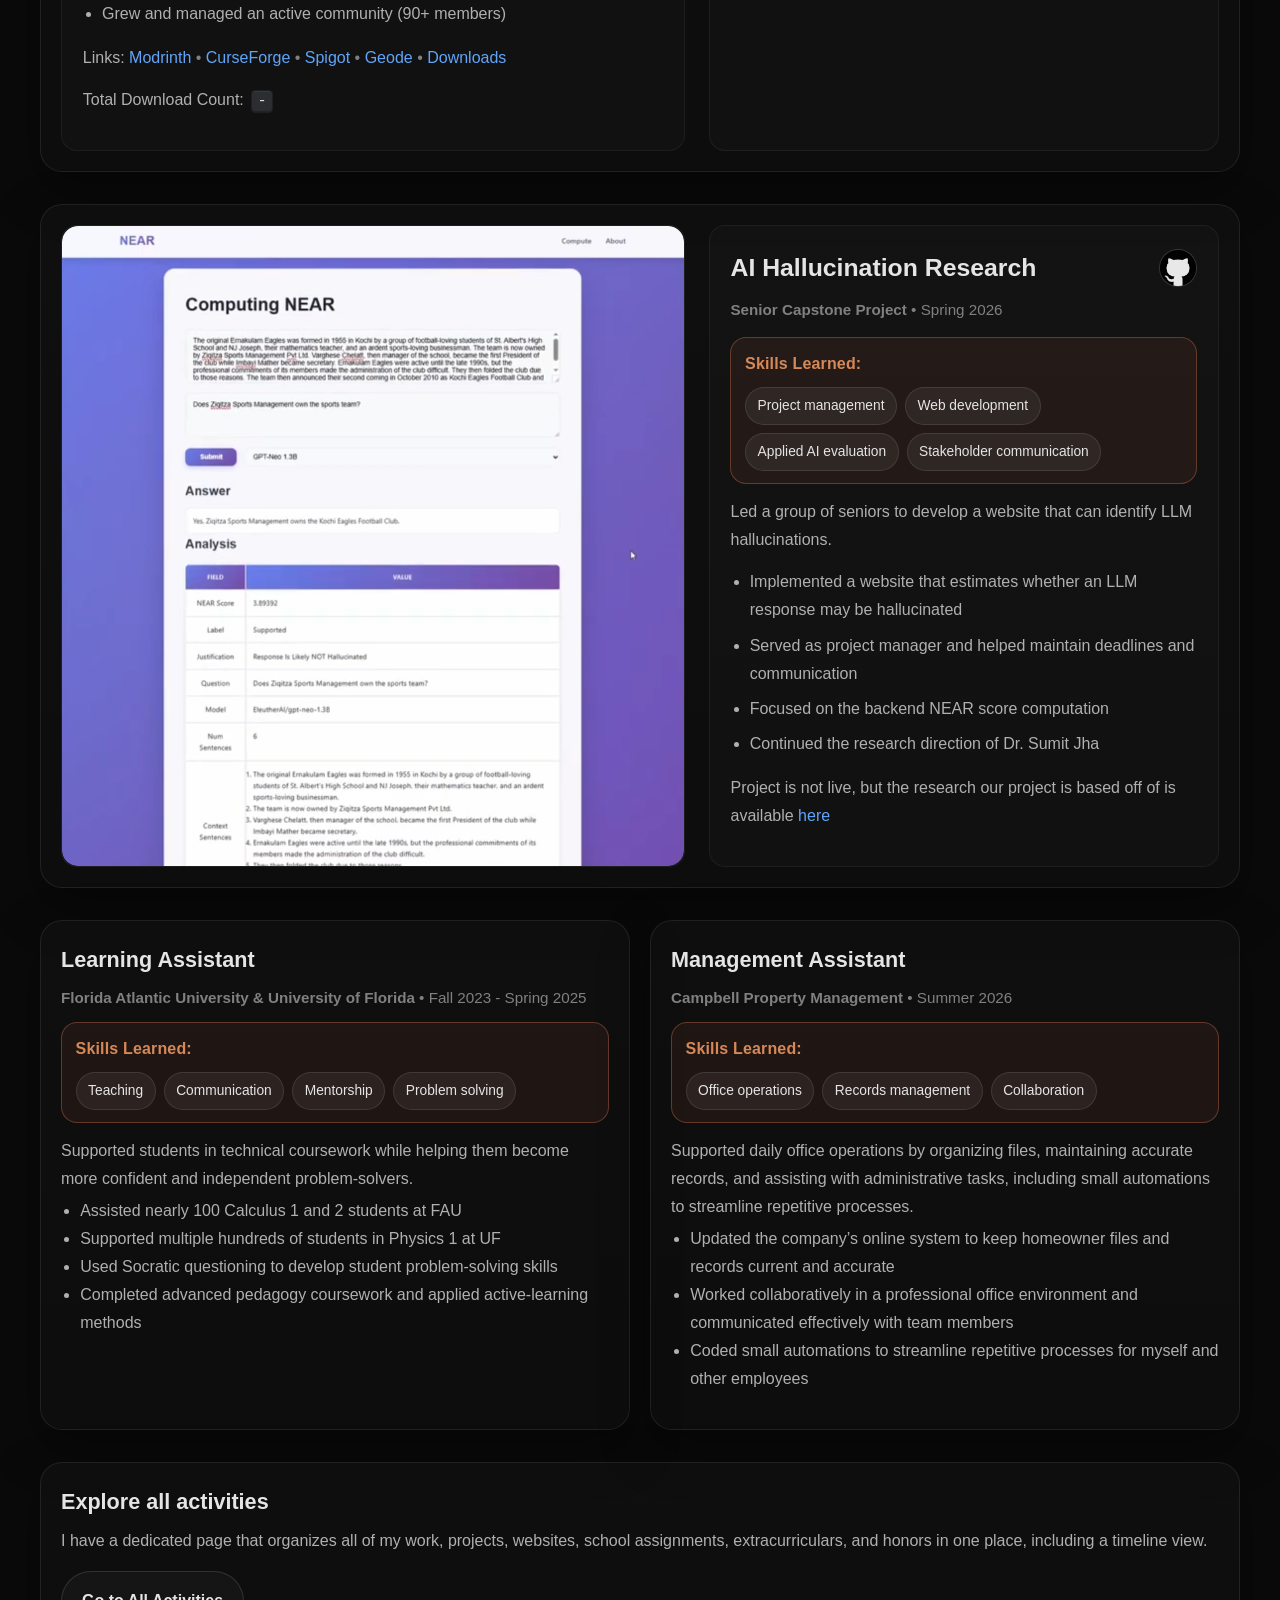
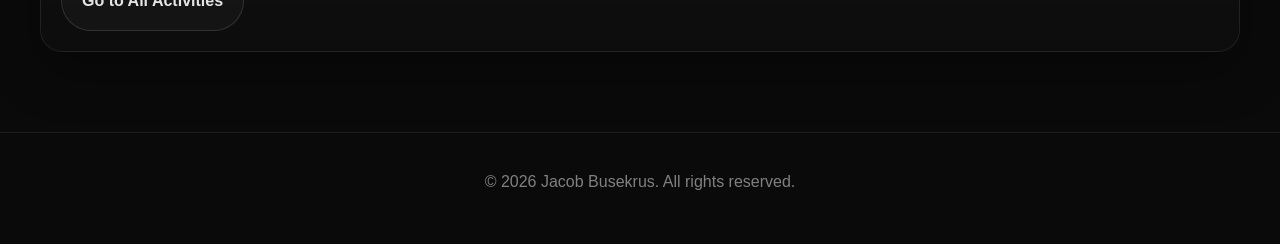
==== commit 039a0389: "Added link to the download website" ====
--- a/College/index.html
+++ b/College/index.html
@@ -208,7 +208,7 @@
                             <span style="color:var(--muted)"> • </span>
                             <a href="https://moddownloads.onrender.com/" target="_blank" rel="noopener noreferrer">Downloads</a>
                         </p>
-                        <p>Total Download Count: <span class="inline-code" id="total-download-count">-</span></p>
+                        <p>Total Download Count: <a href="https://moddownloads.onrender.com/"><span class="inline-code" id="total-download-count">-</span></a></p>
                     </div>
                     <div class="media image-only">
                         <img src="images/Modding.png" alt="Mod developer" />
--- a/College/main.css
+++ b/College/main.css
@@ -19,21 +19,51 @@
     --max: 1200px;
 
     /* Grade pill colors */
+    /* A+ intentionally omitted */
+
     --grade-a-bg: rgba(96, 165, 250, 0.14);
     --grade-a-border: rgba(96, 165, 250, 0.5);
     --grade-a-text: var(--text);
 
+    --grade-a-minus-bg: rgba(59, 130, 246, 0.14);
+    --grade-a-minus-border: rgba(59, 130, 246, 0.5);
+    --grade-a-minus-text: var(--text);
+
+    --grade-b-plus-bg: rgba(45, 212, 191, 0.14);
+    --grade-b-plus-border: rgba(45, 212, 191, 0.5);
+    --grade-b-plus-text: var(--text);
+
     --grade-b-bg: rgba(34, 197, 94, 0.14);
     --grade-b-border: rgba(34, 197, 94, 0.5);
     --grade-b-text: var(--text);
 
+    --grade-b-minus-bg: rgba(132, 204, 22, 0.14);
+    --grade-b-minus-border: rgba(132, 204, 22, 0.5);
+    --grade-b-minus-text: var(--text);
+
+    --grade-c-plus-bg: rgba(190, 242, 100, 0.14);
+    --grade-c-plus-border: rgba(190, 242, 100, 0.5);
+    --grade-c-plus-text: var(--text);
+
     --grade-c-bg: rgba(234, 179, 8, 0.14);
     --grade-c-border: rgba(234, 179, 8, 0.5);
     --grade-c-text: var(--text);
 
+    --grade-c-minus-bg: rgba(245, 158, 11, 0.14);
+    --grade-c-minus-border: rgba(245, 158, 11, 0.5);
+    --grade-c-minus-text: var(--text);
+
+    --grade-d-plus-bg: rgba(251, 146, 60, 0.14);
+    --grade-d-plus-border: rgba(251, 146, 60, 0.5);
+    --grade-d-plus-text: var(--text);
+
     --grade-d-bg: rgba(249, 115, 22, 0.14);
     --grade-d-border: rgba(249, 115, 22, 0.5);
     --grade-d-text: var(--text);
+
+    --grade-d-minus-bg: rgba(239, 68, 68, 0.14);
+    --grade-d-minus-border: rgba(239, 68, 68, 0.5);
+    --grade-d-minus-text: var(--text);
 
     --grade-f-bg: rgba(127, 29, 29, 0.22);
     --grade-f-border: rgba(127, 29, 29, 0.6);
@@ -291,6 +321,16 @@
 .dist-item {
     border: 1px solid rgba(255, 255, 255, 0.06);
     background: rgba(255, 255, 255, 0.03);
+}
+
+.grade-toggle1_off {
+    border: 1px solid rgba(255, 255, 255, 0.06) !important;
+    background: rgba(255, 255, 255, 0.03) !important;
+}
+
+.grade-toggle2_on {
+    border: 1px solid rgba(255, 255, 255, 0.06) !important;
+    background: rgba(255, 255, 255, 0.03) !important;
 }
 
 .edu-block,
@@ -999,36 +1039,71 @@
     color: var(--text);
 }
 
-.grade-A,
-.grade-A_,
-.grade-A- {
+.grade-A {
     background: var(--grade-a-bg);
     border-color: var(--grade-a-border);
     color: var(--grade-a-text);
 }
 
-.grade-BPLUS,
-.grade-B,
-.grade-B- {
+.grade-A_,
+.grade-A- {
+    background: var(--grade-a-minus-bg);
+    border-color: var(--grade-a-minus-border);
+    color: var(--grade-a-minus-text);
+}
+
+.grade-BPLUS {
+    background: var(--grade-b-plus-bg);
+    border-color: var(--grade-b-plus-border);
+    color: var(--grade-b-plus-text);
+}
+
+.grade-B {
     background: var(--grade-b-bg);
     border-color: var(--grade-b-border);
     color: var(--grade-b-text);
 }
 
-.grade-CPLUS,
-.grade-C,
-.grade-C- {
+.grade-B- {
+    background: var(--grade-b-minus-bg);
+    border-color: var(--grade-b-minus-border);
+    color: var(--grade-b-minus-text);
+}
+
+.grade-CPLUS {
+    background: var(--grade-c-plus-bg);
+    border-color: var(--grade-c-plus-border);
+    color: var(--grade-c-plus-text);
+}
+
+.grade-C {
     background: var(--grade-c-bg);
     border-color: var(--grade-c-border);
     color: var(--grade-c-text);
 }
 
-.grade-DPLUS,
-.grade-D,
-.grade-D- {
+.grade-C- {
+    background: var(--grade-c-minus-bg);
+    border-color: var(--grade-c-minus-border);
+    color: var(--grade-c-minus-text);
+}
+
+.grade-DPLUS {
+    background: var(--grade-d-plus-bg);
+    border-color: var(--grade-d-plus-border);
+    color: var(--grade-d-plus-text);
+}
+
+.grade-D {
     background: var(--grade-d-bg);
     border-color: var(--grade-d-border);
     color: var(--grade-d-text);
+}
+
+.grade-D- {
+    background: var(--grade-d-minus-bg);
+    border-color: var(--grade-d-minus-border);
+    color: var(--grade-d-minus-text);
 }
 
 .grade-F {
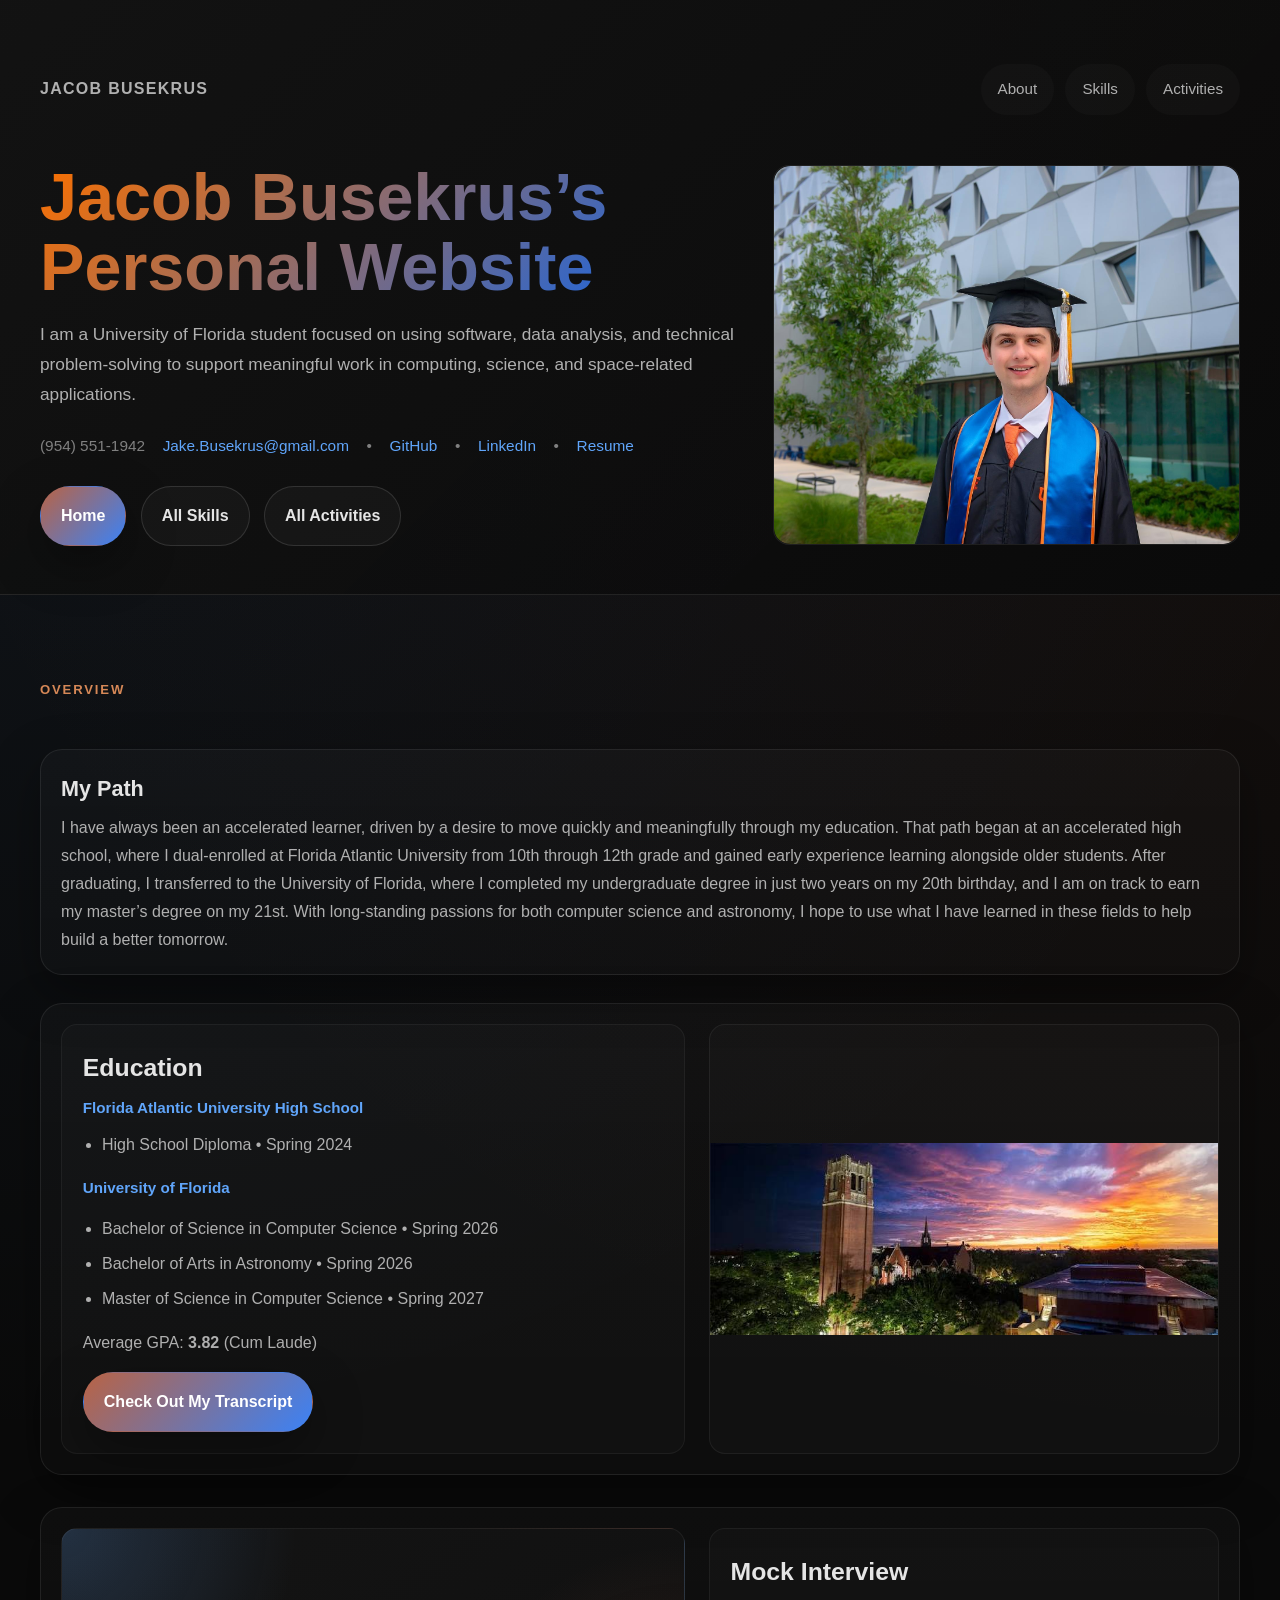
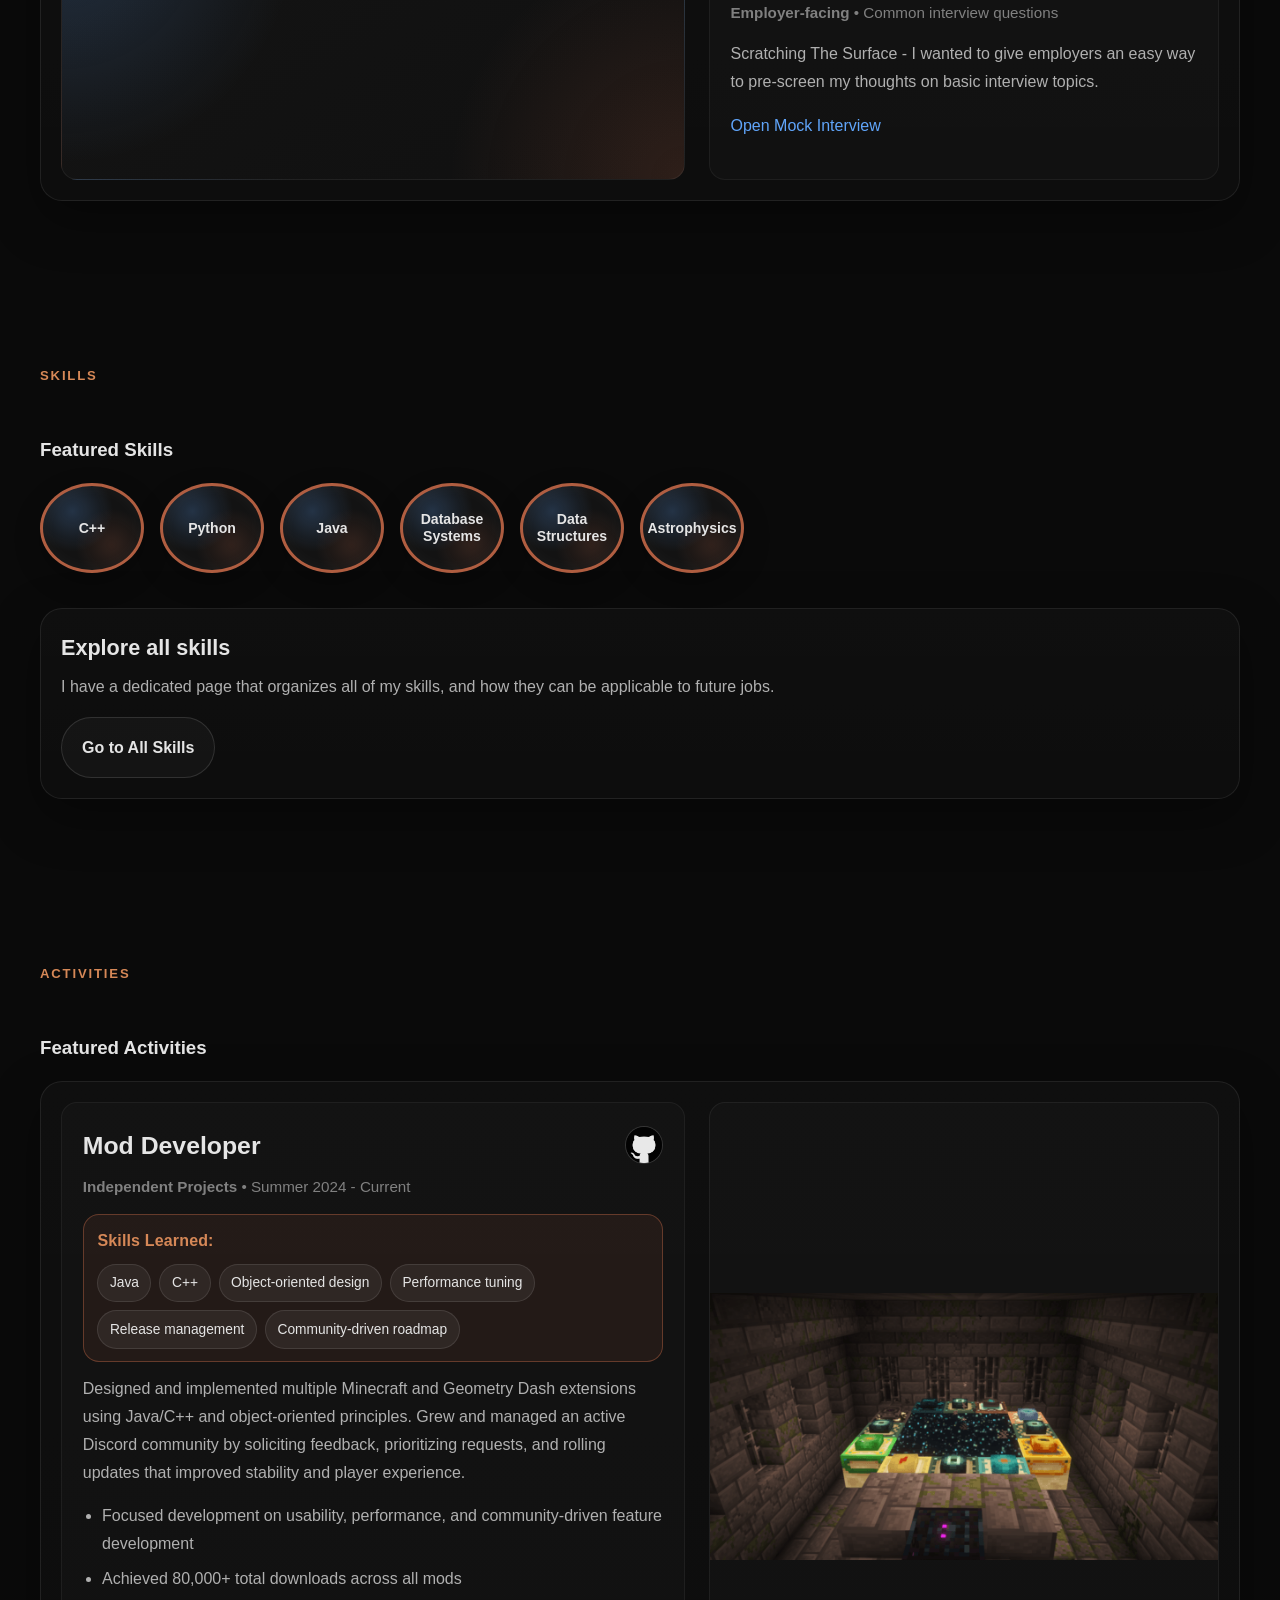
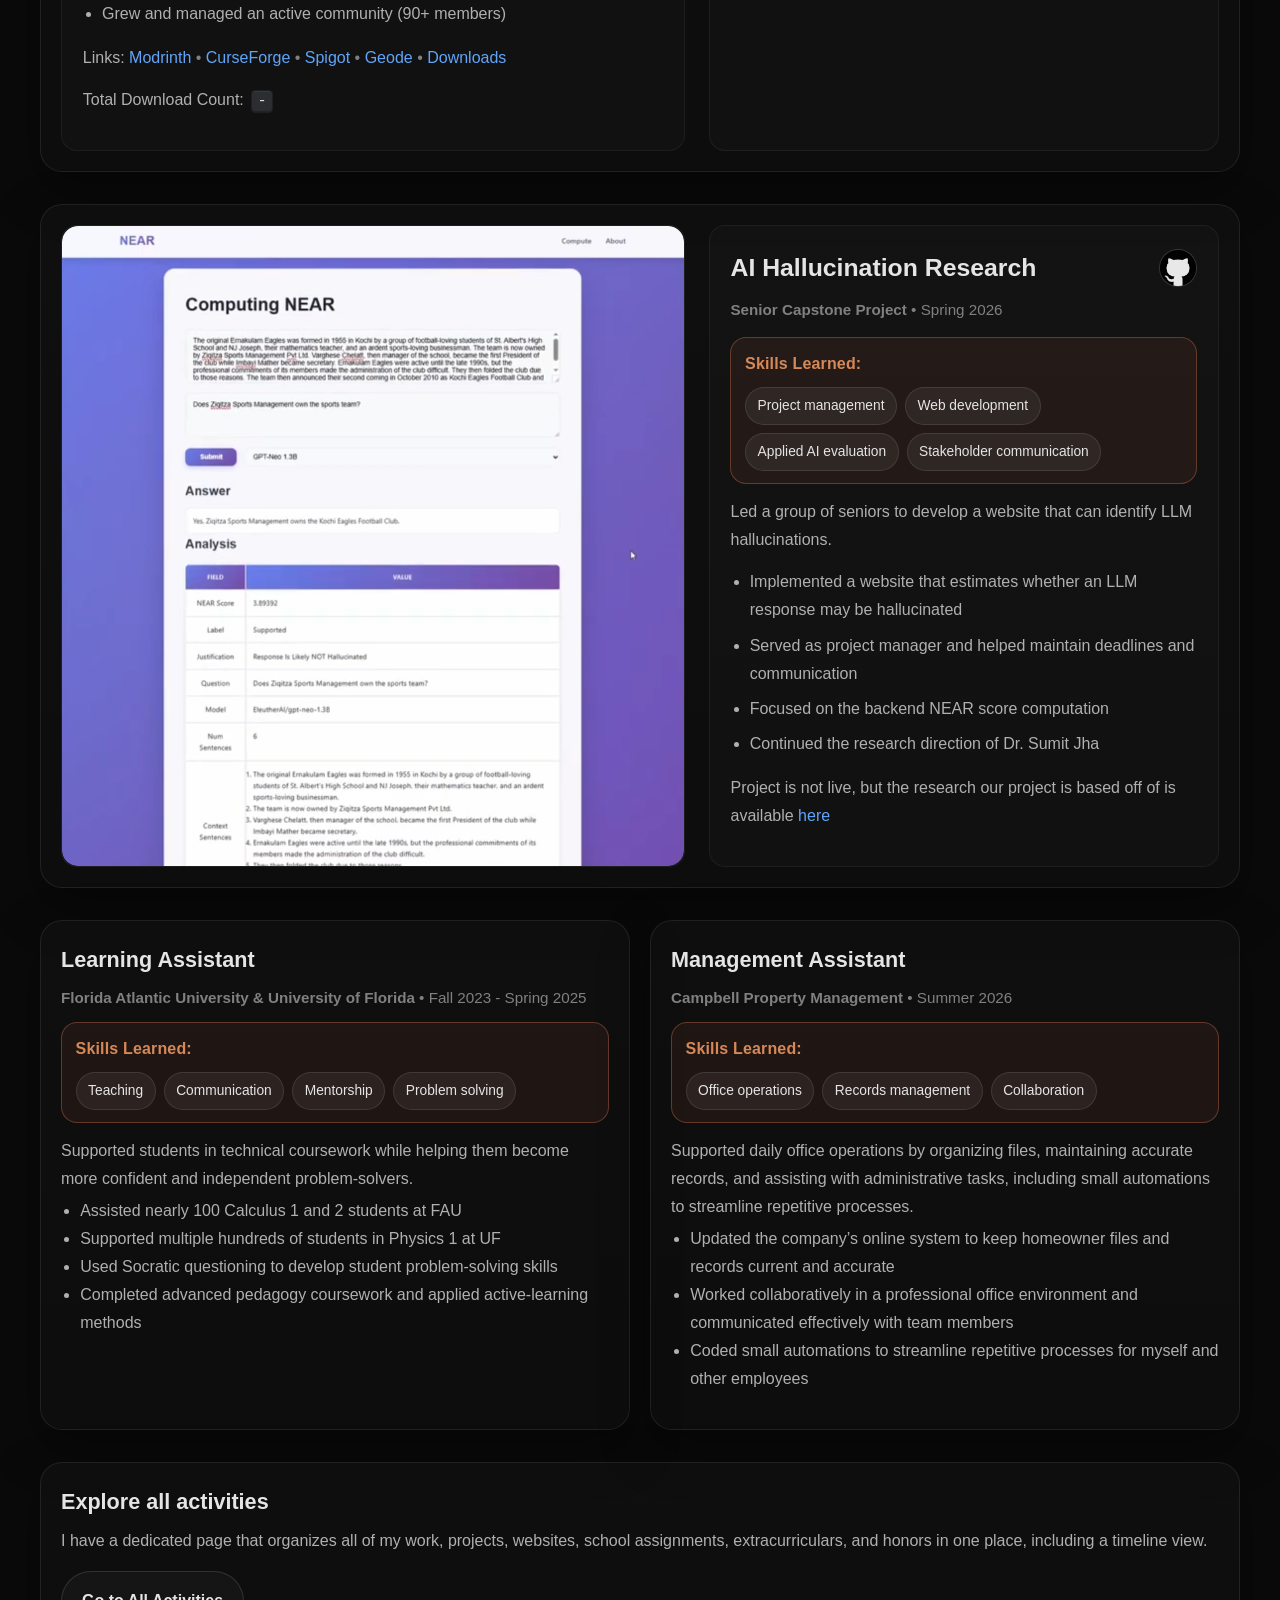
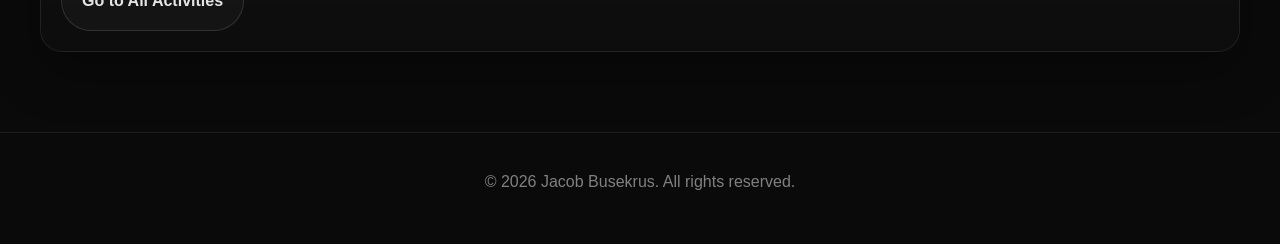
==== commit 6dd0c802: "Added link to the download website" ====
--- a/College/index.html
+++ b/College/index.html
@@ -208,7 +208,7 @@
                             <span style="color:var(--muted)"> • </span>
                             <a href="https://moddownloads.onrender.com/" target="_blank" rel="noopener noreferrer">Downloads</a>
                         </p>
-                        <p>Total Download Count: <a href="https://moddownloads.onrender.com/"><span class="inline-code" id="total-download-count">-</span></a></p>
+                        <p>Total Download Count: <a href="https://moddownloads.onrender.com/" target="_blank" rel="noopener noreferrer"><span class="inline-code" id="total-download-count">-</span></a></p>
                     </div>
                     <div class="media image-only">
                         <img src="images/Modding.png" alt="Mod developer" />
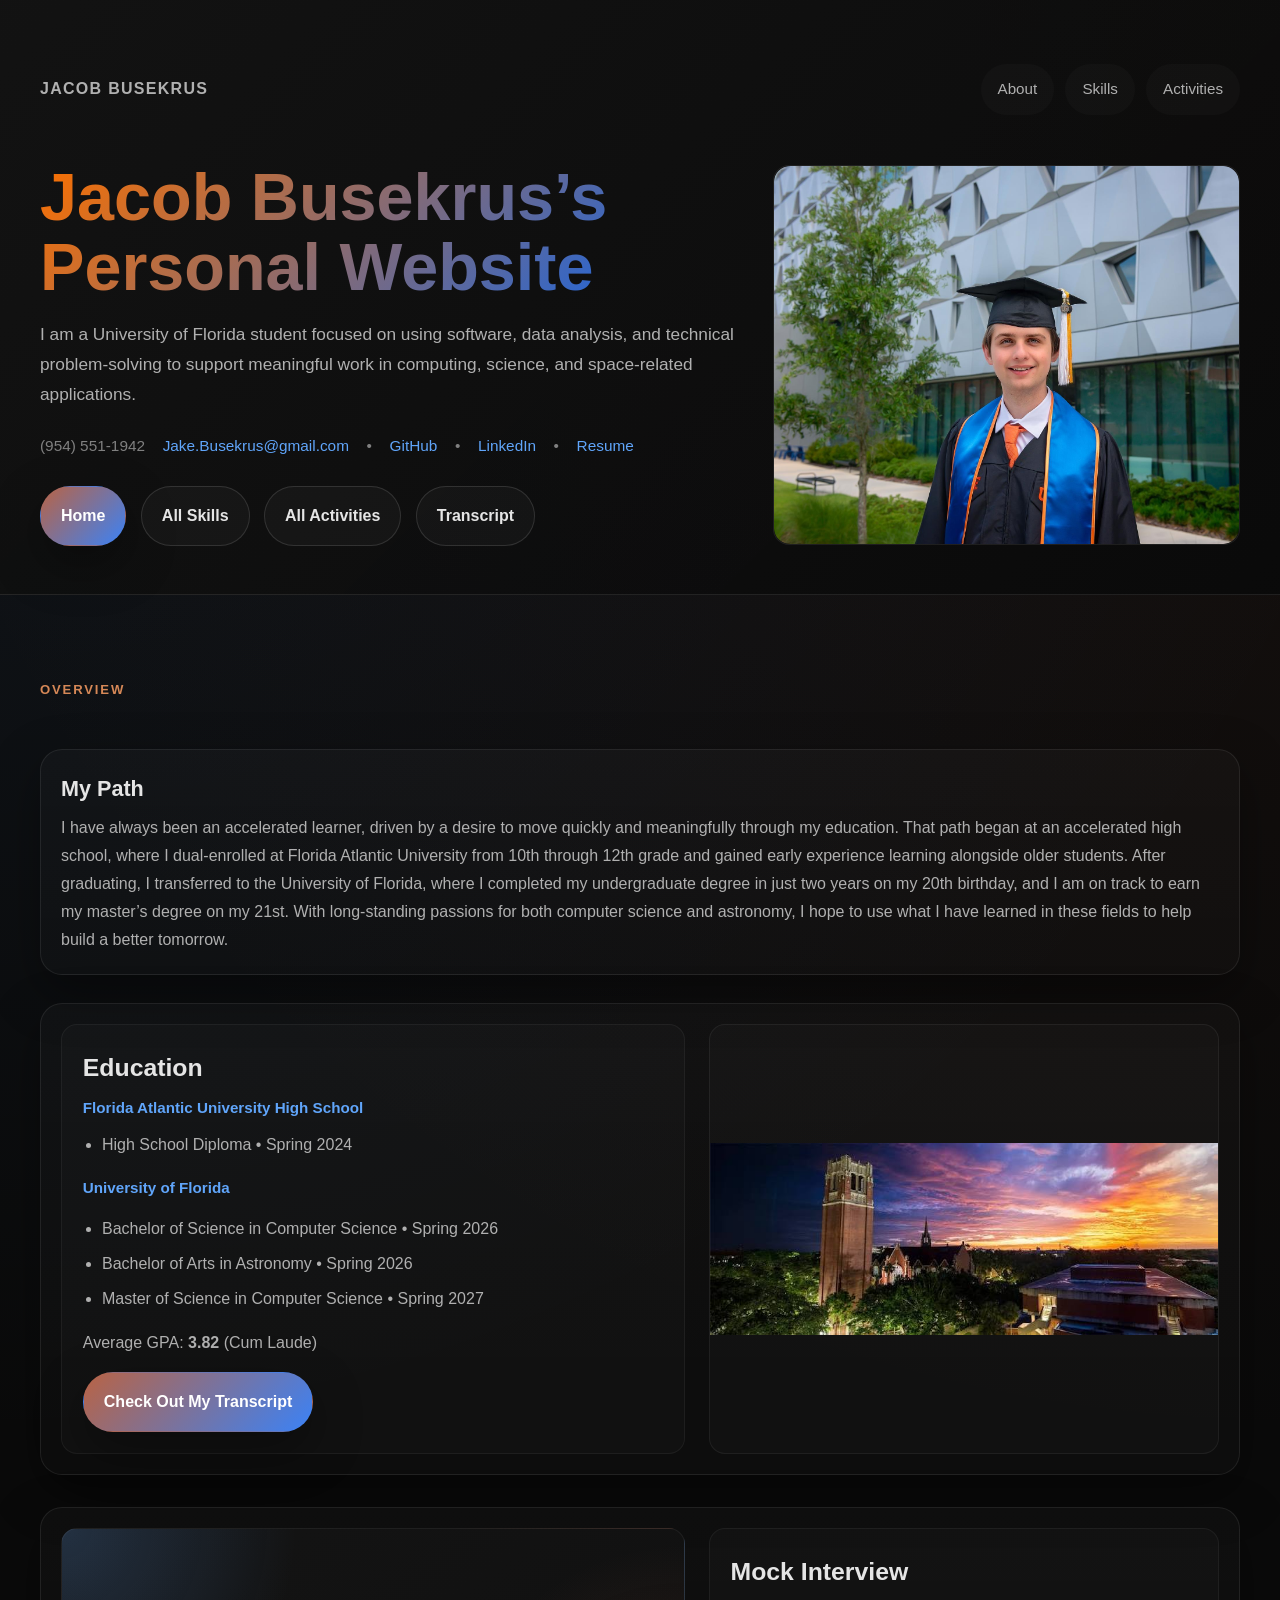
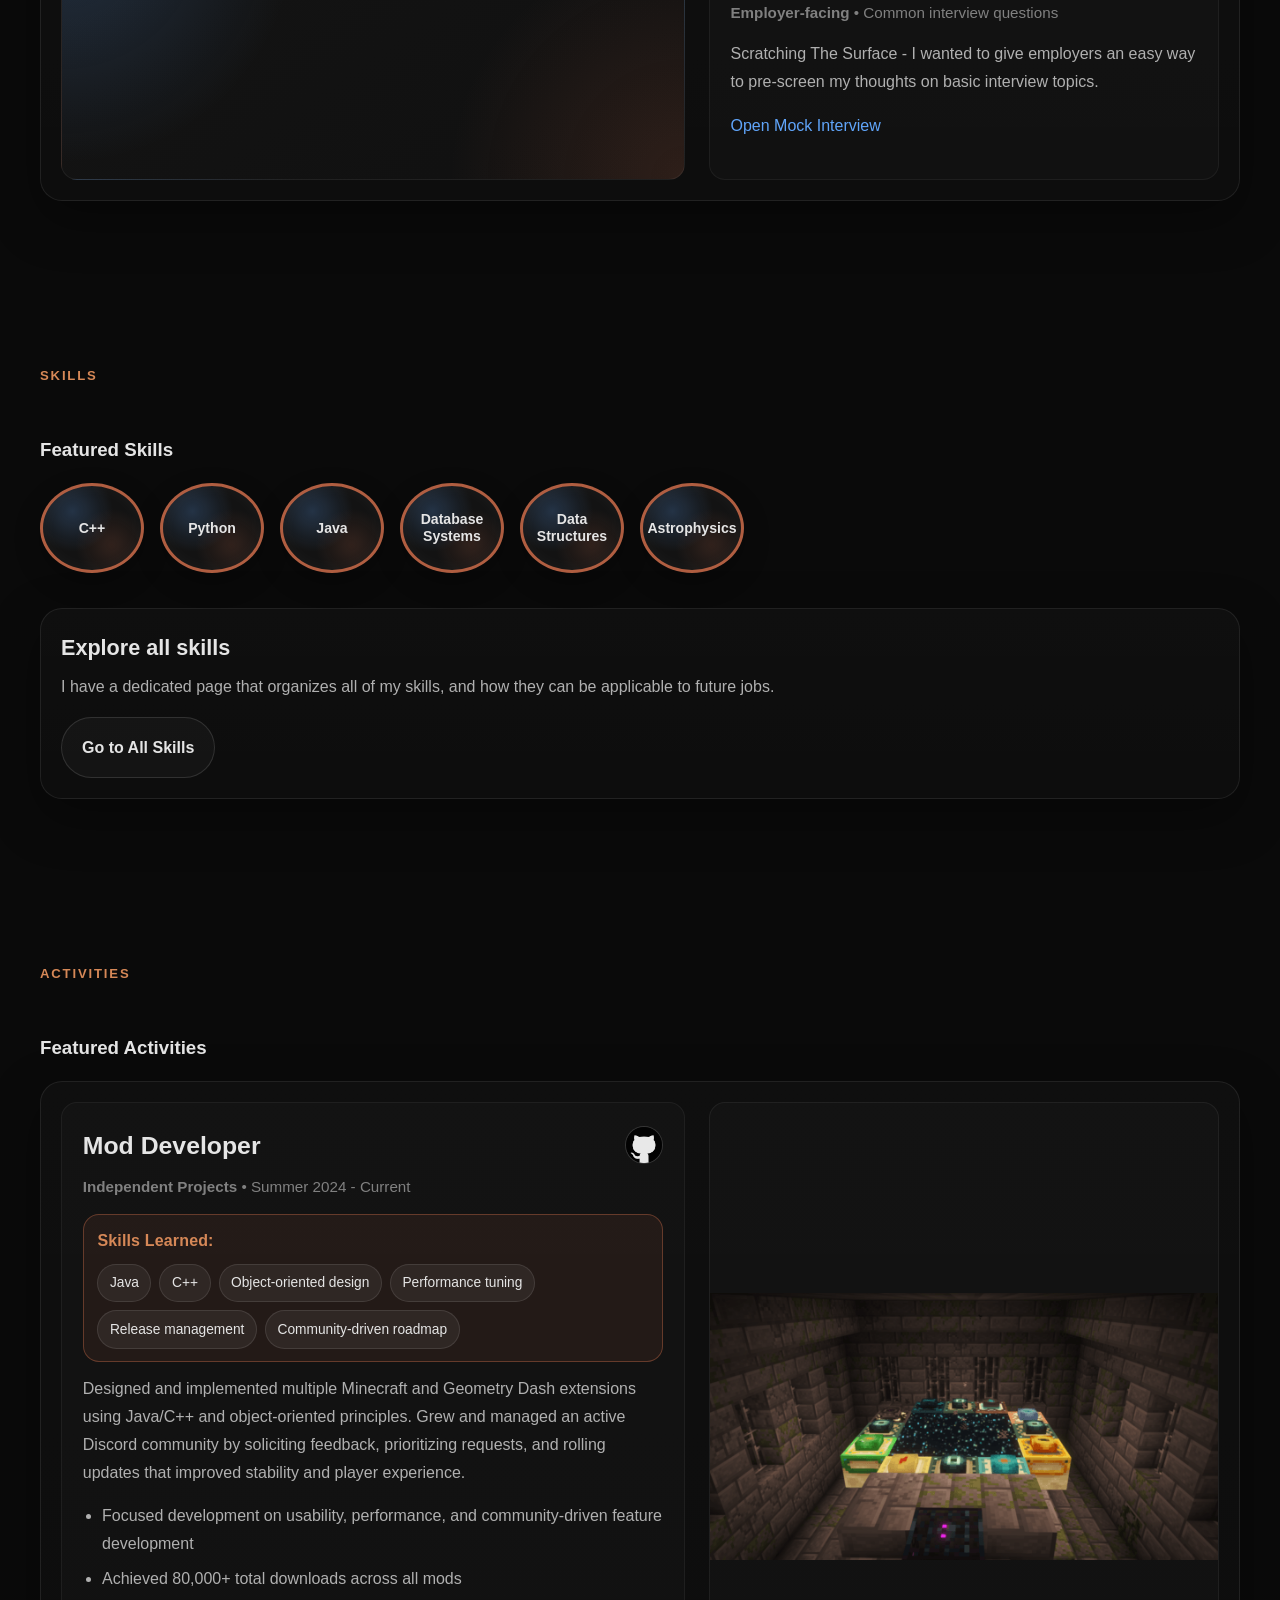
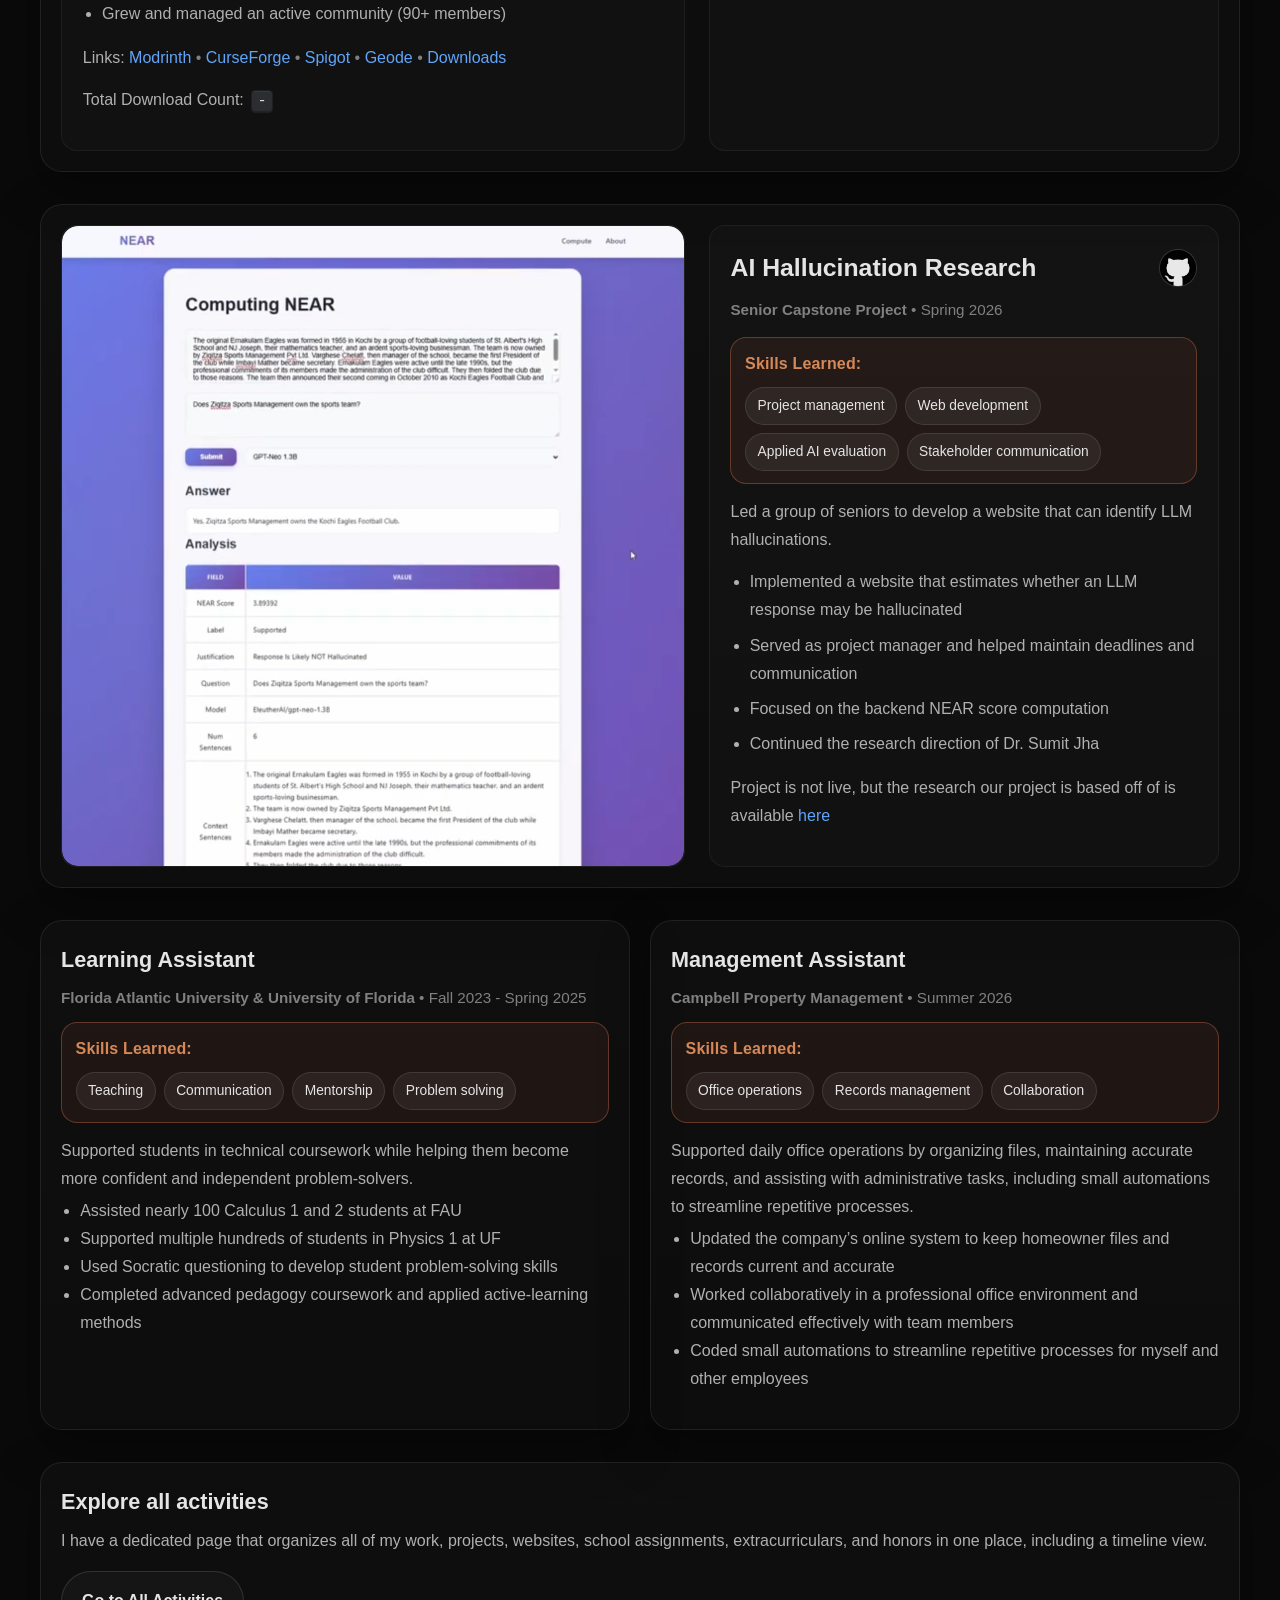
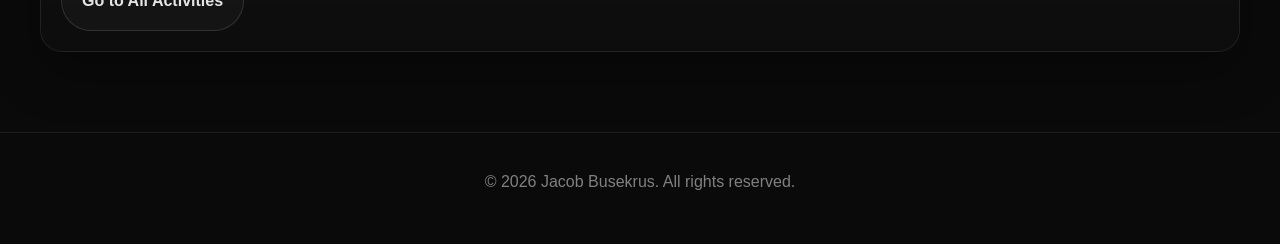
==== commit 46d44c2c: "Added transcript button" ====
--- a/College/index.html
+++ b/College/index.html
@@ -44,6 +44,7 @@
                     <a class="btn primary" href="index.html">Home</a>
                     <a class="btn secondary" href="skills.html">All Skills</a>
                     <a class="btn secondary" href="activities.html">All Activities</a>
+                    <a class="btn secondary" href="grades.html">Transcript</a>
                 </div>
             </div>
 
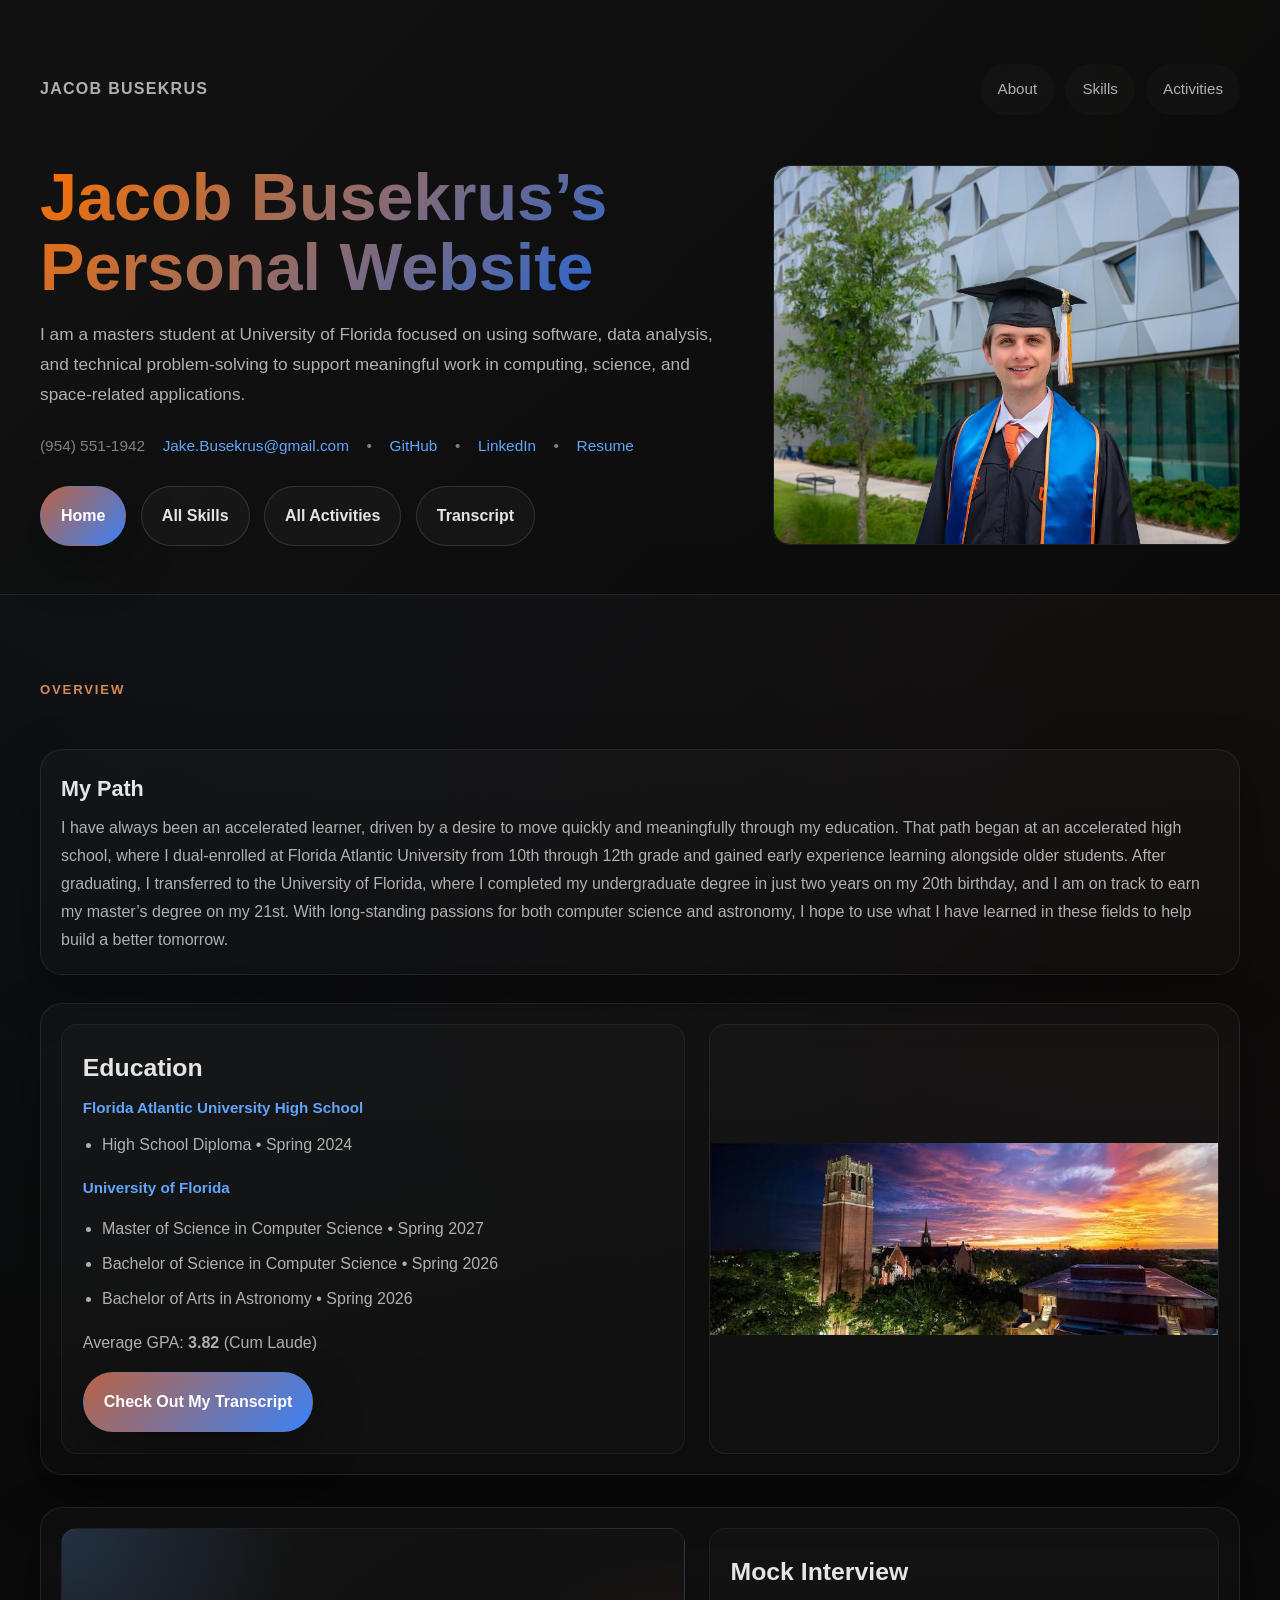
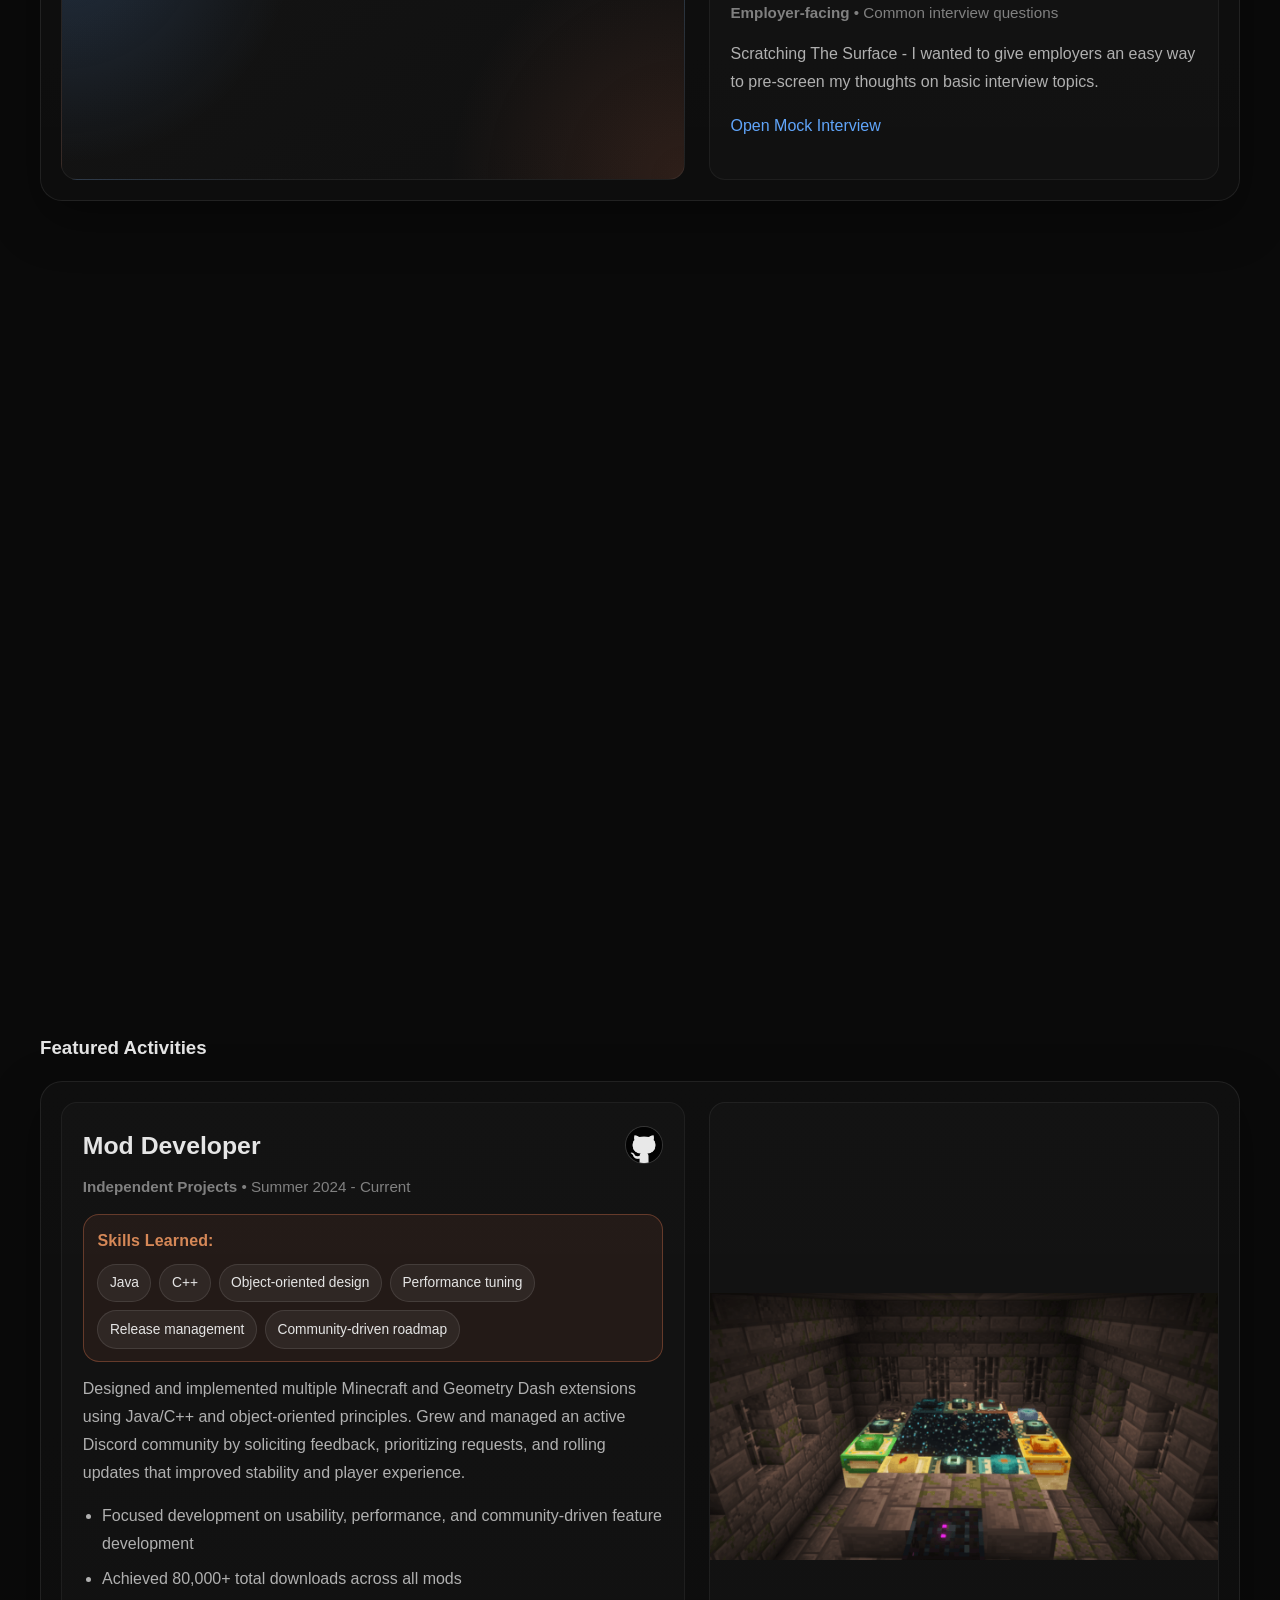
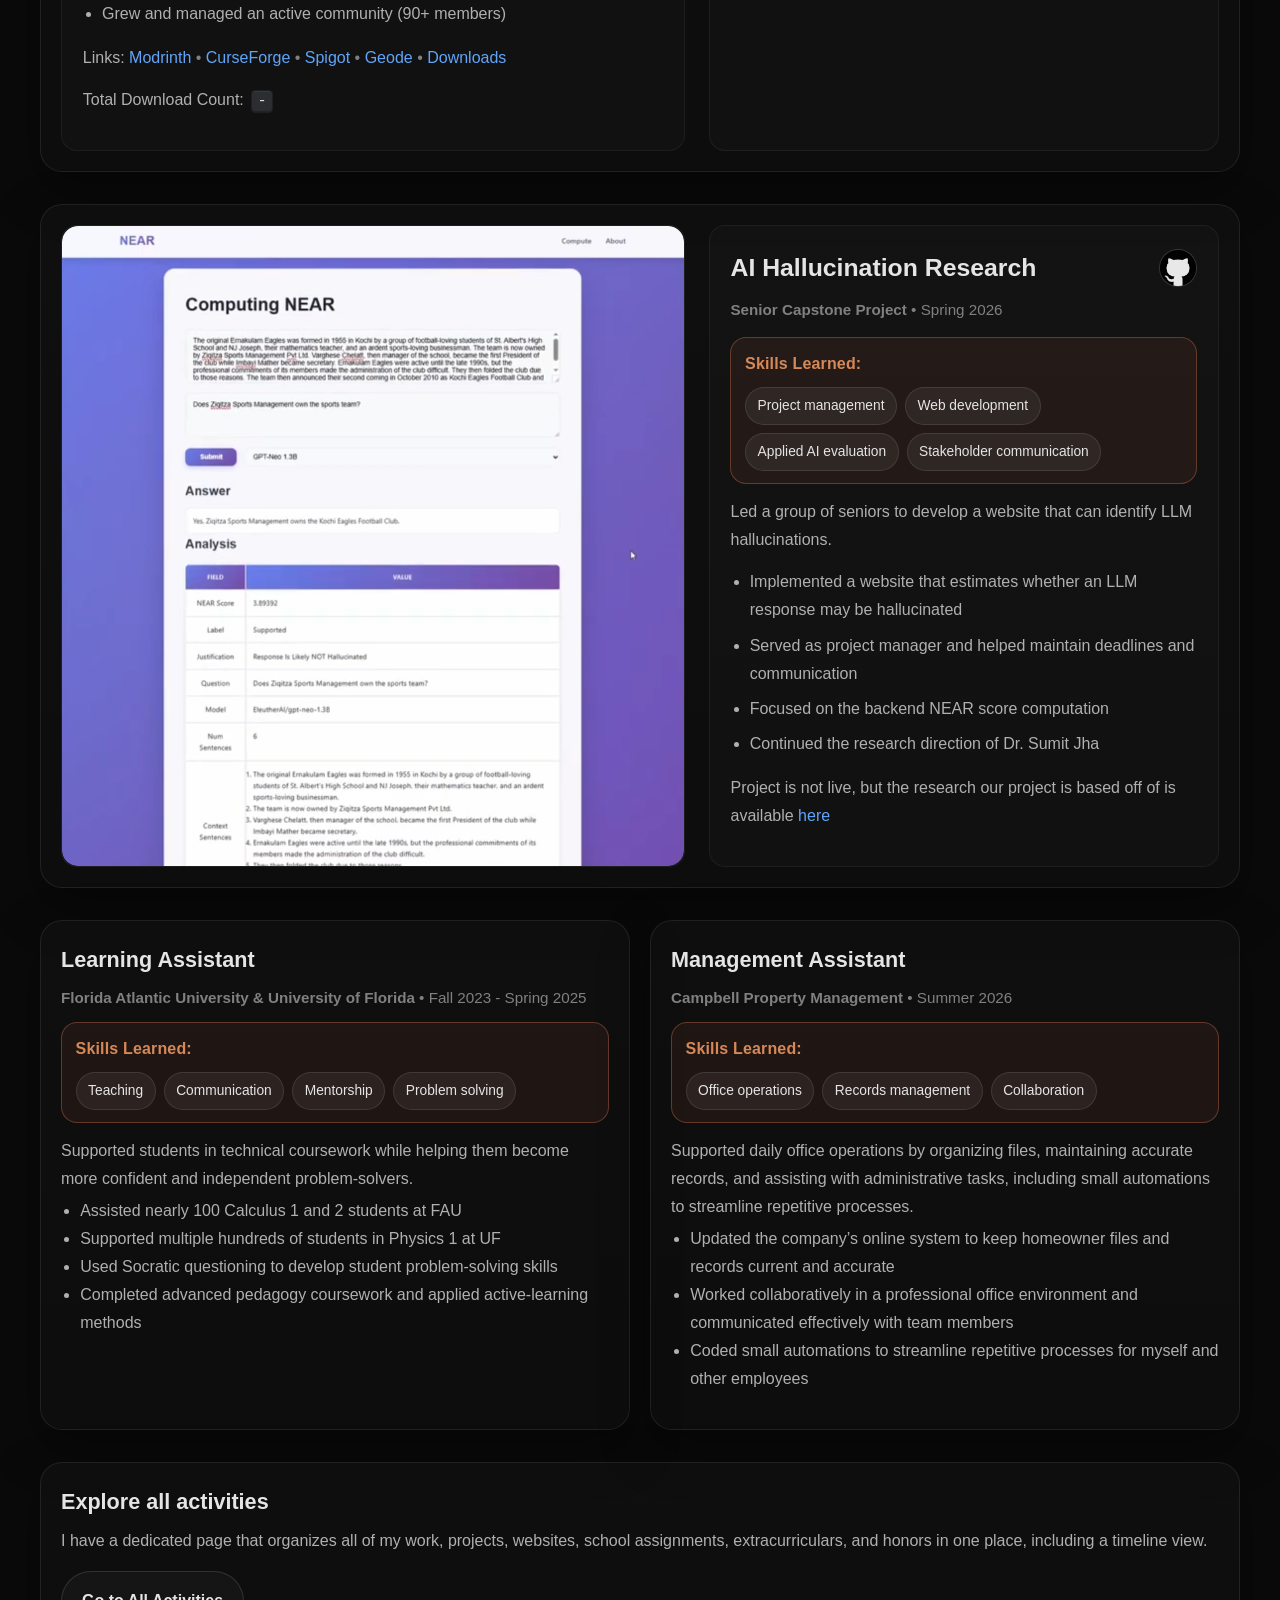
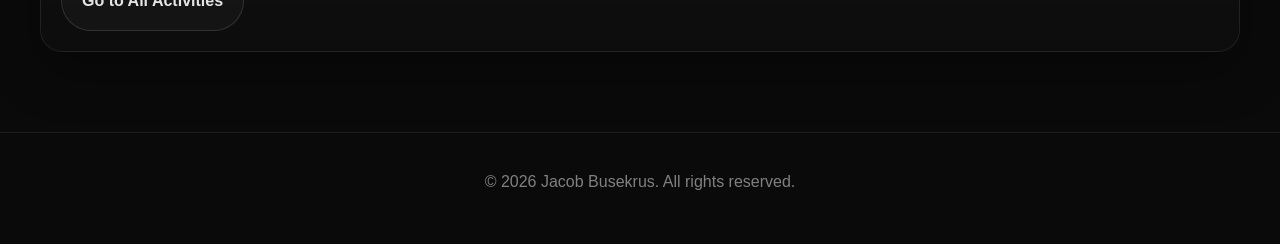
==== commit eb2e8121: "Added GEE research" ====
--- a/College/index.html
+++ b/College/index.html
@@ -24,7 +24,7 @@
             <div class="hero-copy fade">
                 <h1>Jacob Busekrus’s Personal Website</h1>
                 <p>
-                    I am a University of Florida student focused on using software, data analysis,
+                    I am a masters student at University of Florida focused on using software, data analysis,
                     and technical problem-solving to support meaningful work in computing, science,
                     and space-related applications.
                 </p>
@@ -87,14 +87,13 @@
                         <ul>
                             <li>High School Diploma • Spring 2024</li>
                         </ul>
-
                         <div class="meta" style="margin-top:.75rem">
                             <strong style="color: var(--blue)">University of Florida</strong>
                         </div>
                         <ul>
+                            <li>Master of Science in Computer Science • Spring 2027</li>
                             <li>Bachelor of Science in Computer Science • Spring 2026</li>
                             <li>Bachelor of Arts in Astronomy • Spring 2026</li>
-                            <li>Master of Science in Computer Science • Spring 2027</li>
                         </ul>
                         <p>Average GPA: <strong>3.82</strong> (Cum Laude)</p>
                         <a class="btn primary" href="grades.html">Check Out My Transcript</a>
@@ -109,7 +108,7 @@
                         <h3>Mock Interview</h3>
                         <div class="meta"><strong>Employer-facing</strong> • Common interview questions</div>
                         <p>Scratching The Surface - I wanted to give employers an easy way to pre-screen my thoughts on basic interview topics.</p>
-                        <p style="margin-top:1rem"><a href="mock.html">Open Mock Interview</a></p>
+                        <p style="margin-top:1rem"><a href="https://www.youtube.com/watch?v=gcVnHr8MjQ0" target="_blank" rel="noopener noreferrer">Open Mock Interview</a></p>
                     </div>
                     <div class="media" style="padding:0;display:flex">
                         <div style="width:100%;border-radius:calc(var(--r) - 6px);overflow:hidden">
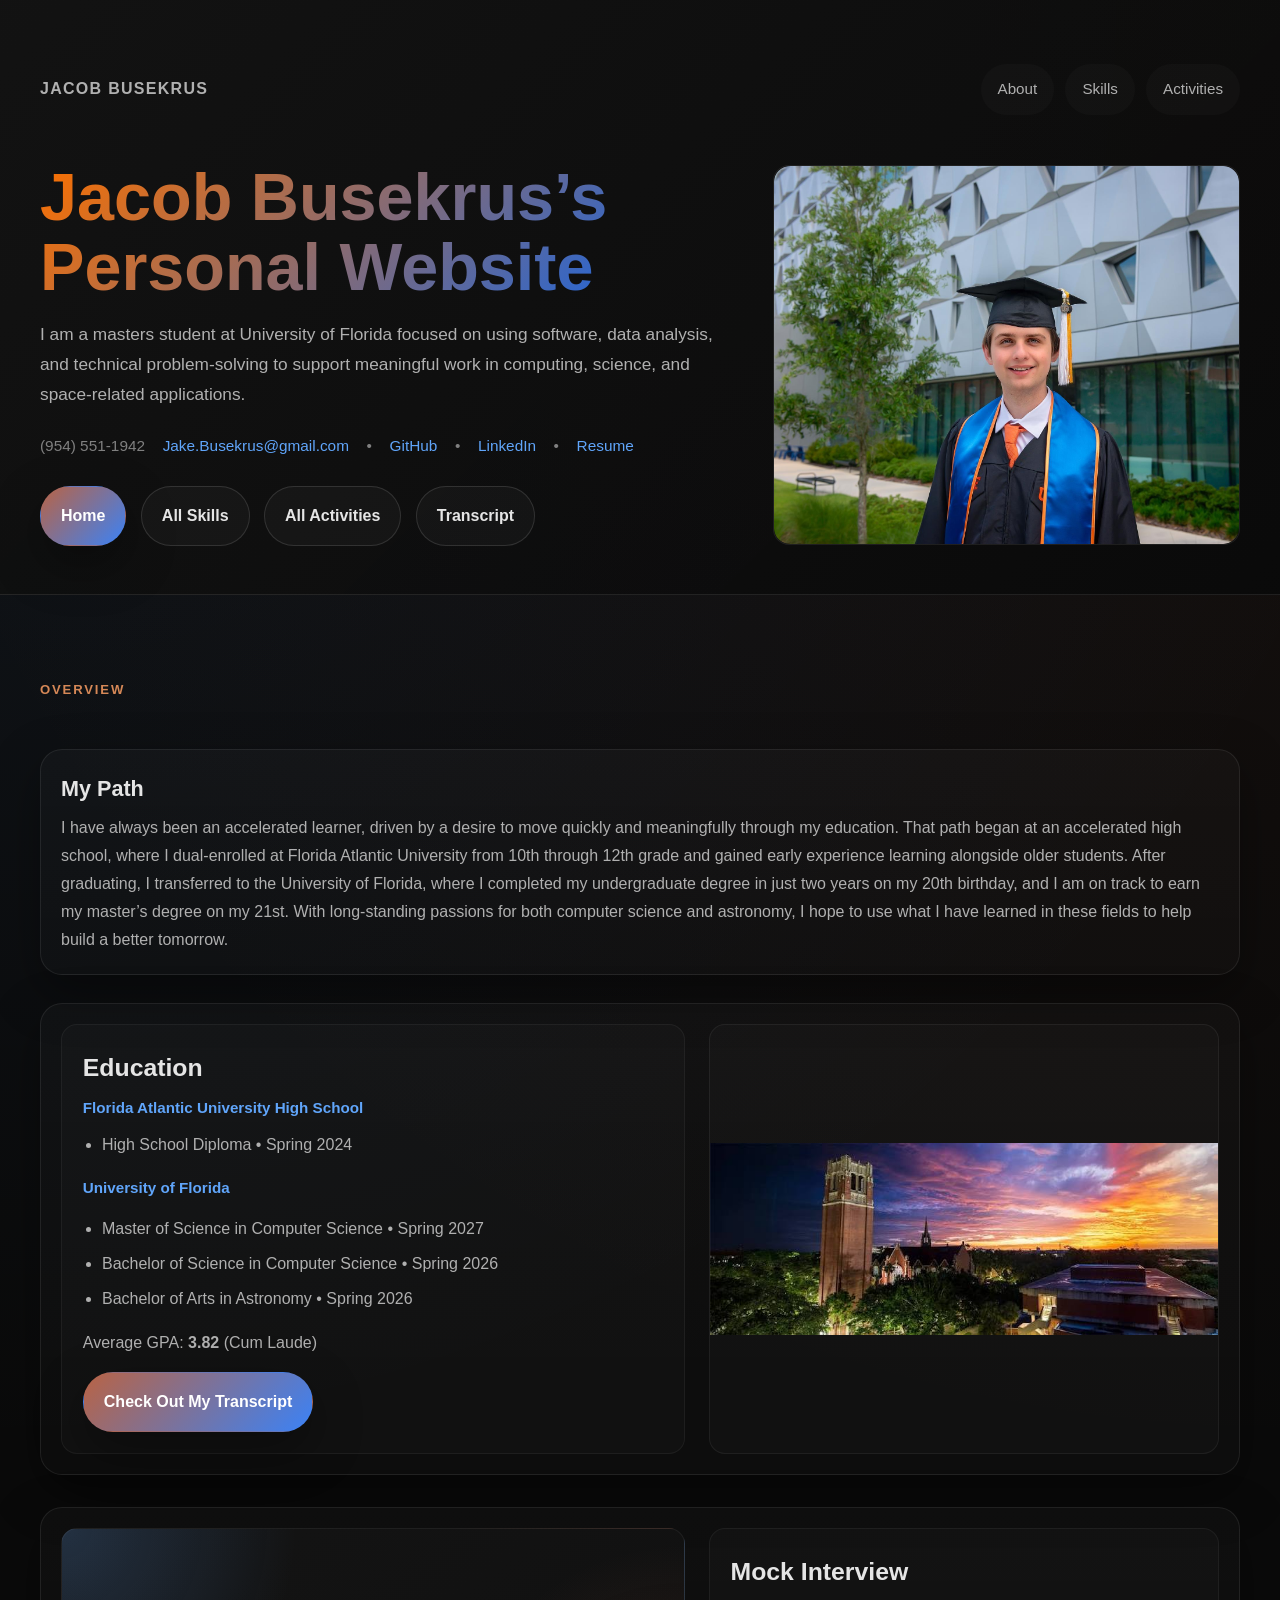
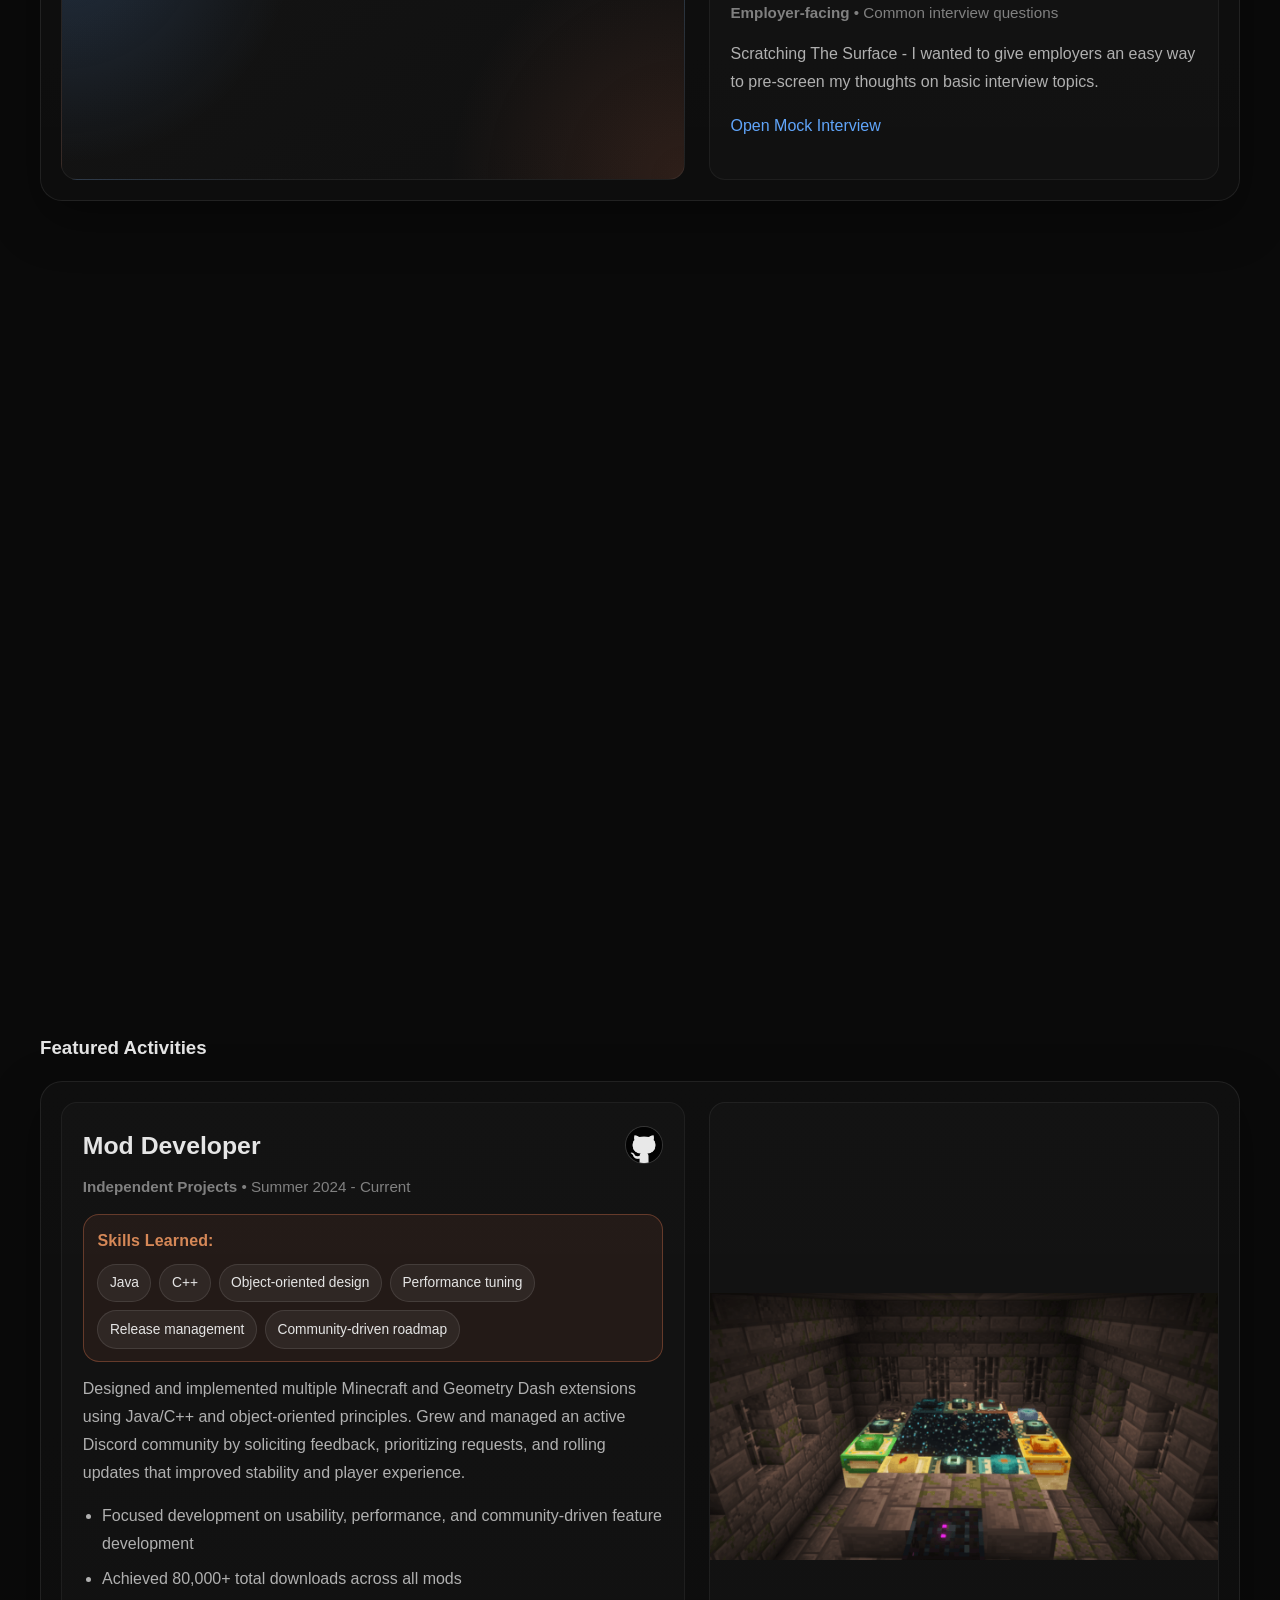
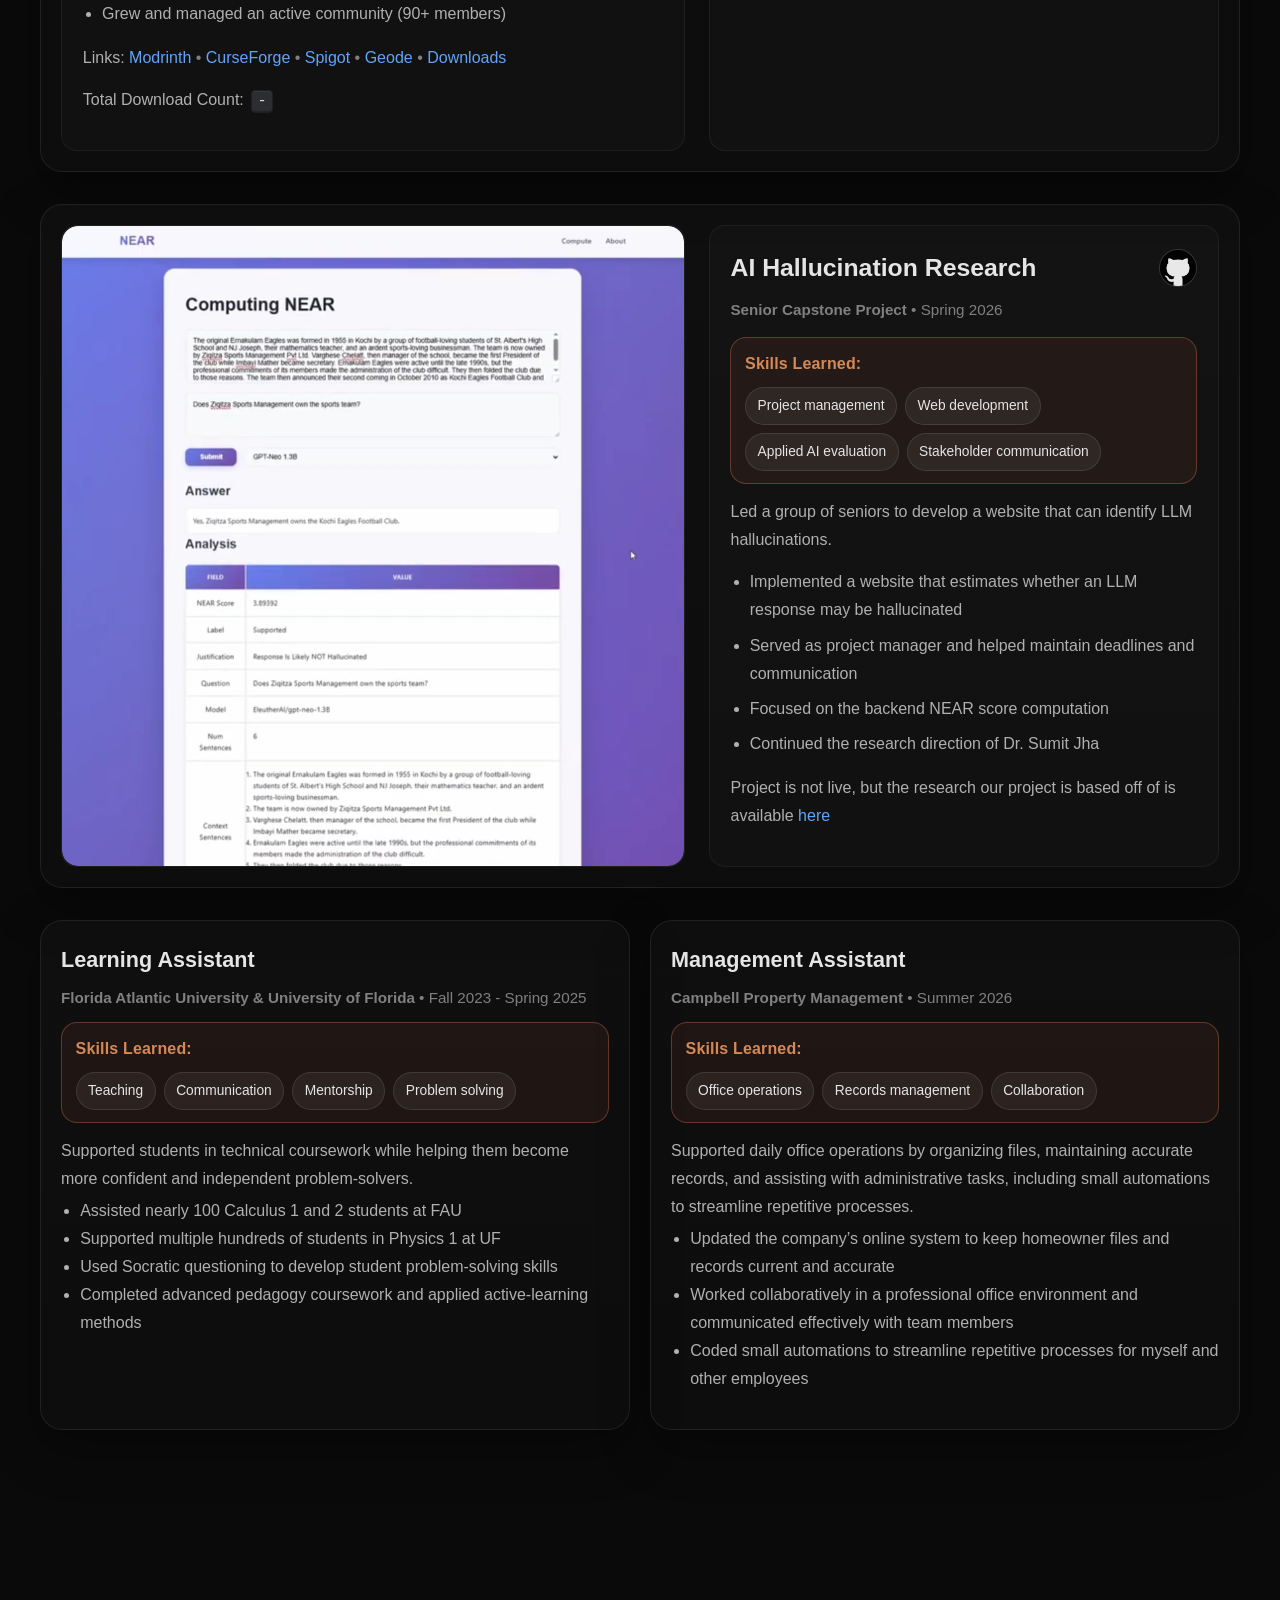
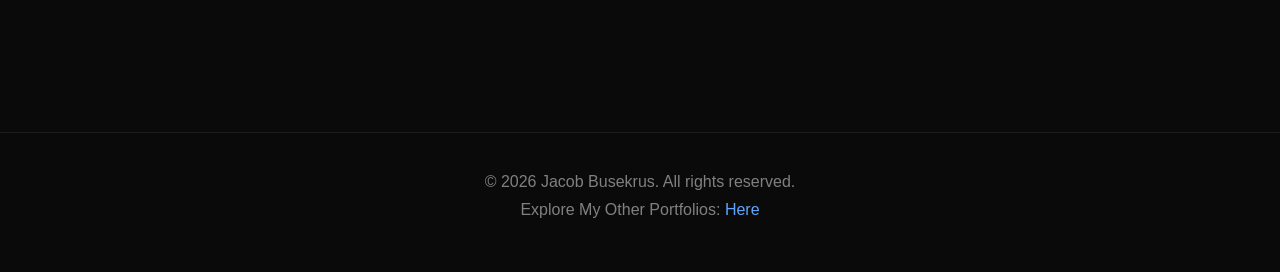
==== commit 95c1caf0: "Added other portfolios and updated the college portfolio" ====
--- a/College/index.html
+++ b/College/index.html
@@ -307,7 +307,10 @@
 </main>
 
 <footer>
-    <div class="container"><p>&copy; 2026 Jacob Busekrus. All rights reserved.</p></div>
+    <div class="container">
+        <p>&copy; 2026 Jacob Busekrus. All rights reserved.</p>
+        <p>Explore My Other Portfolios: <a href="../index.html">Here</a></p>
+    </div>
 </footer>
 </body>
 </html>
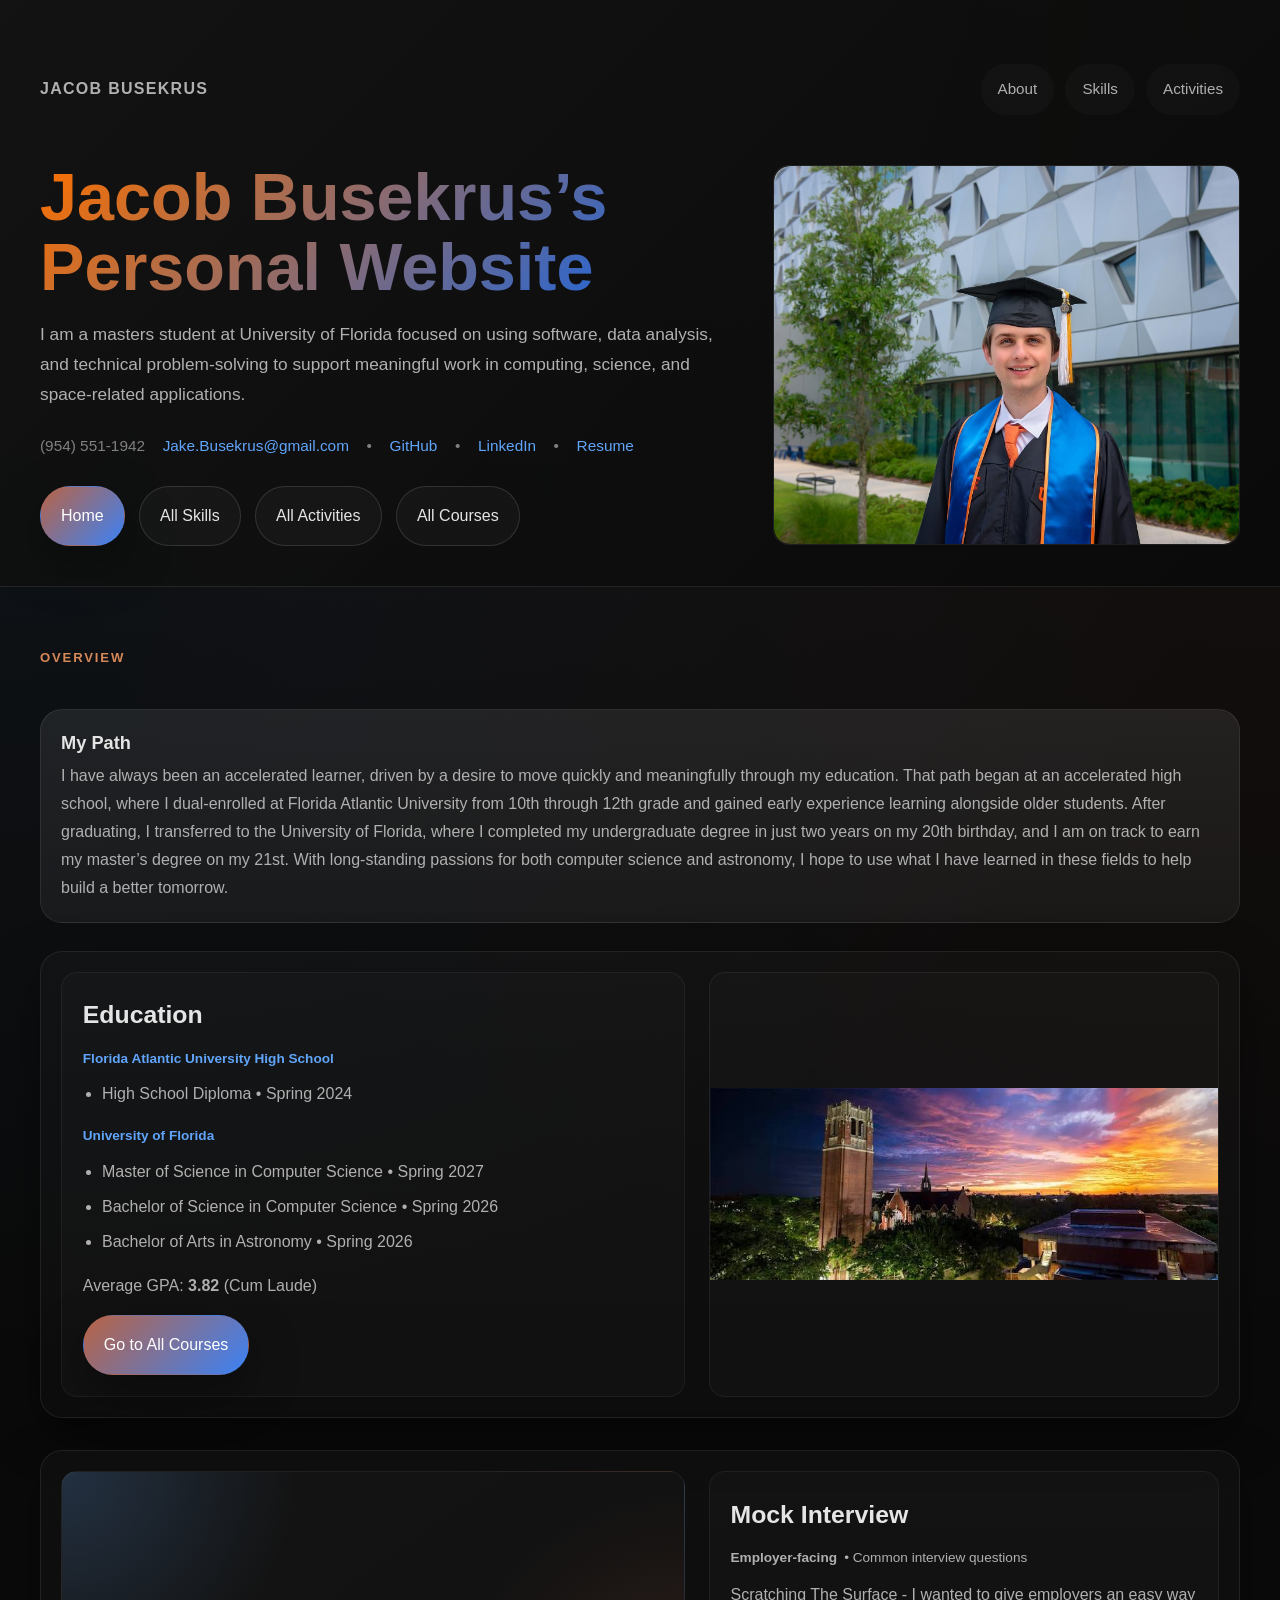
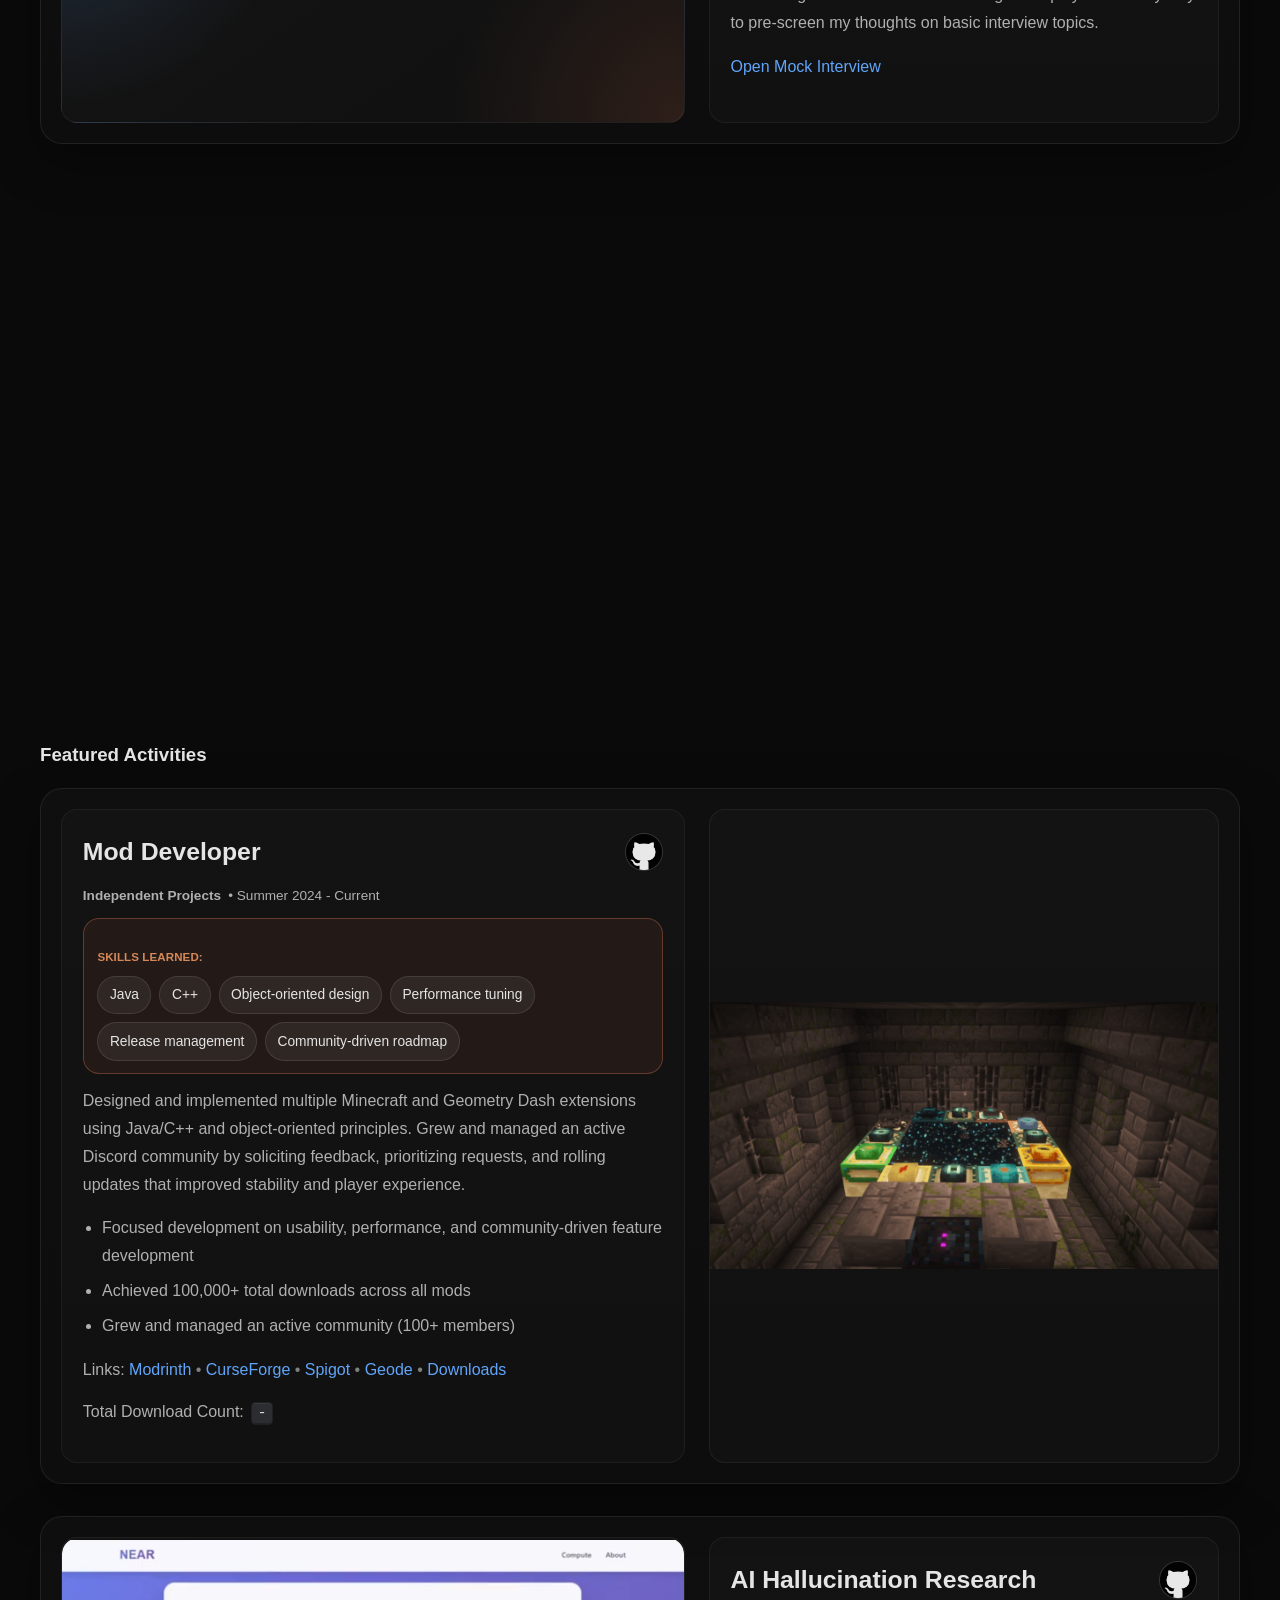
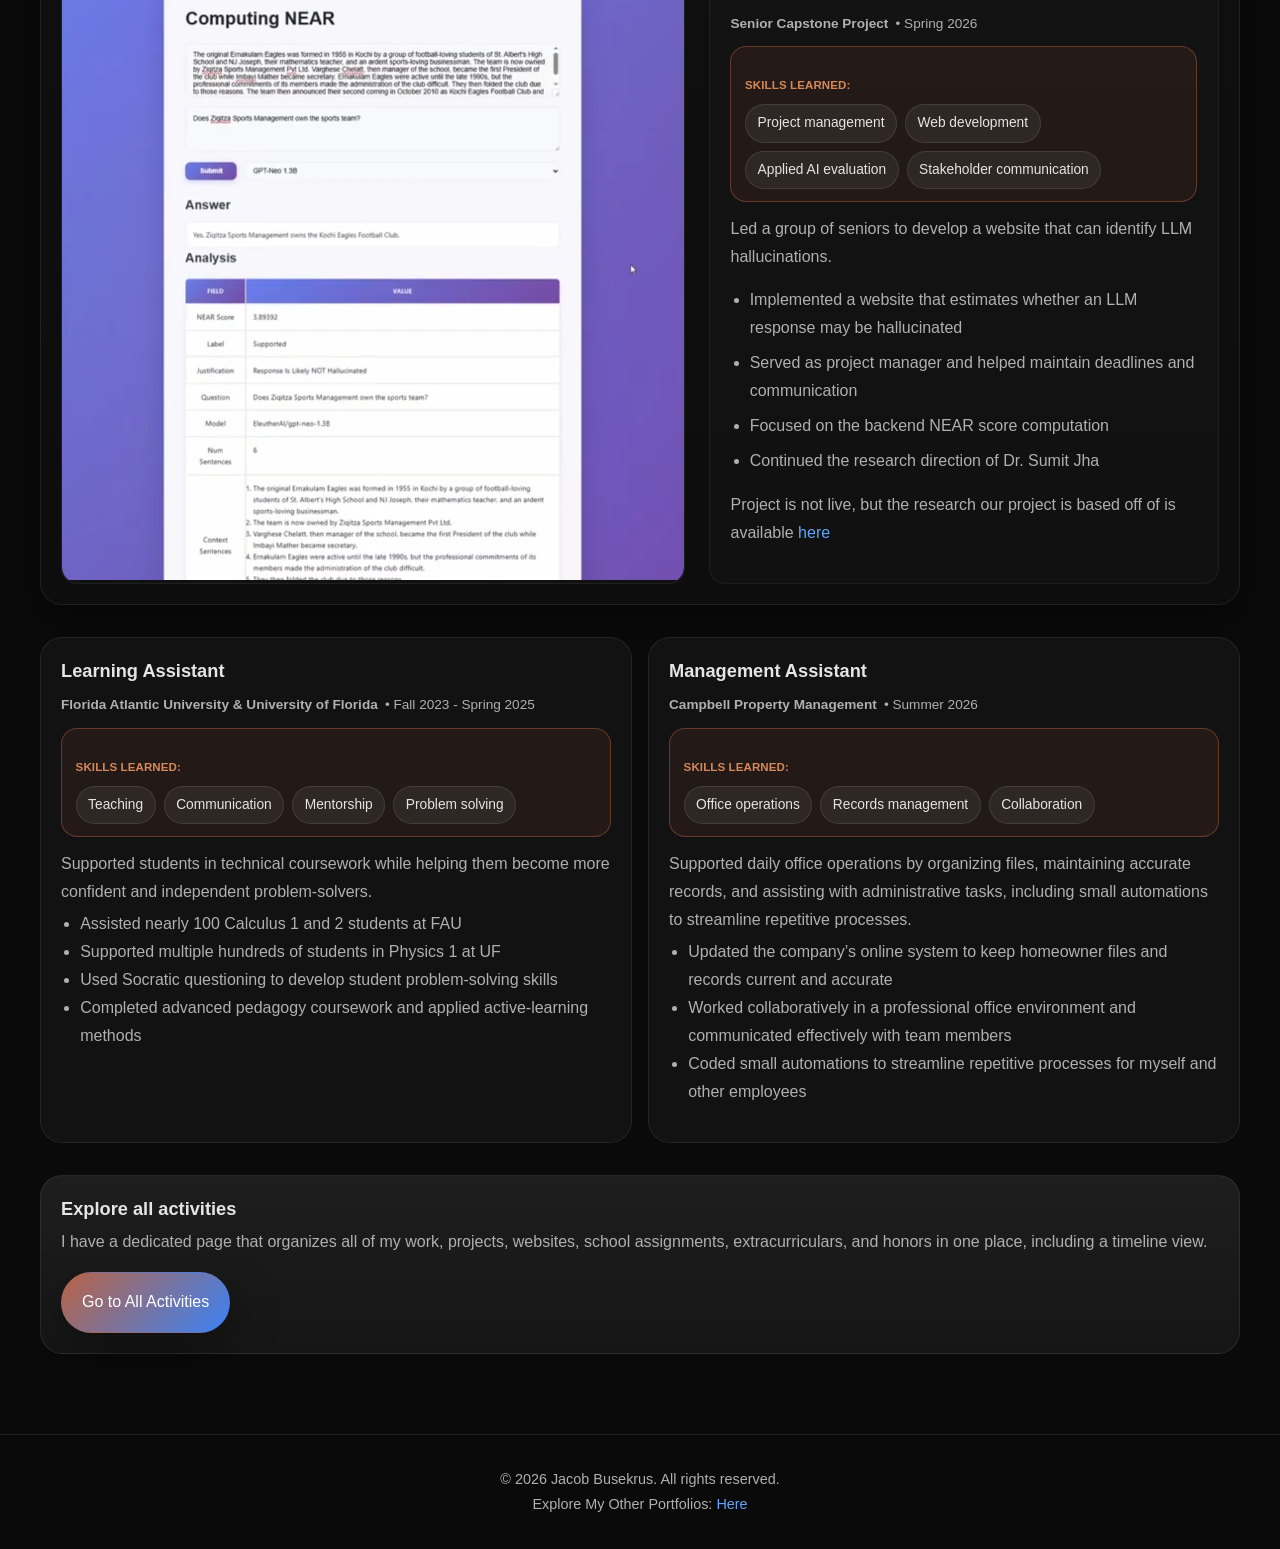
==== commit 2a71887c: "Added courses and made other small changes" ====
--- a/College/index.html
+++ b/College/index.html
@@ -44,7 +44,7 @@
                     <a class="btn primary" href="index.html">Home</a>
                     <a class="btn secondary" href="skills.html">All Skills</a>
                     <a class="btn secondary" href="activities.html">All Activities</a>
-                    <a class="btn secondary" href="grades.html">Transcript</a>
+                    <a class="btn secondary" href="courses.html">All Courses</a>
                 </div>
             </div>
 
@@ -96,7 +96,7 @@
                             <li>Bachelor of Arts in Astronomy • Spring 2026</li>
                         </ul>
                         <p>Average GPA: <strong>3.82</strong> (Cum Laude)</p>
-                        <a class="btn primary" href="grades.html">Check Out My Transcript</a>
+                        <a class="btn primary" href="courses.html">Go to All Courses</a>
                     </div>
                     <div class="media image-only">
                         <img src="images/UniversityofFlorida.jpg" alt="Education" />
@@ -152,7 +152,7 @@
                     </p>
 
                     <div class="actions" style="margin-top: 1rem;">
-                        <a class="btn secondary" href="skills.html">Go to All Skills</a>
+                        <a class="btn primary" href="skills.html">Go to All Skills</a>
                     </div>
                 </article>
             </div>
@@ -193,8 +193,8 @@
                         </p>
                         <ul>
                             <li>Focused development on usability, performance, and community-driven feature development</li>
-                            <li>Achieved 80,000+ total downloads across all mods</li>
-                            <li>Grew and managed an active community (90+ members)</li>
+                            <li>Achieved 100,000+ total downloads across all mods</li>
+                            <li>Grew and managed an active community (100+ members)</li>
                         </ul>
                         <p style="margin-top:.6rem;color:var(--text2)">
                             Links:
@@ -297,7 +297,7 @@
                     </p>
 
                     <div class="actions" style="margin-top: 1rem;">
-                        <a class="btn secondary" href="activities.html">Go to All Activities</a>
+                        <a class="btn primary" href="activities.html">Go to All Activities</a>
                     </div>
                 </article>
 
--- a/College/main.css
+++ b/College/main.css
@@ -1374,3 +1374,84 @@
         font-size: 0.85rem;
     }
 }
+
+/* =========================
+   Courses
+   ========================= */
+
+:root{--orange:#b96344;--orange2:#d68857;--blue:#60a5fa;--blue2:#3b82f6;--bg:#0a0a0a;--bg2:#121212;--text:#e5e5e5;--text2:#b0b0b0;--muted:#808080;--card:rgba(255,255,255,.03);--border:rgba(255,255,255,.08);--shadow:0 18px 50px rgba(0,0,0,.35);--r:22px;--max:1200px}
+
+*{margin:0;padding:0;box-sizing:border-box}
+html{scroll-behavior:smooth}
+body{font-family:-apple-system,BlinkMacSystemFont,"Segoe UI",Roboto,Oxygen,Ubuntu,Cantarell,sans-serif;line-height:1.75;color:var(--text);background:radial-gradient(circle at top left,rgba(96,165,250,.08),transparent 28%),radial-gradient(circle at top right,rgba(185,99,68,.08),transparent 28%),var(--bg)}
+
+a{color:var(--blue);text-decoration:none;transition:.2s}
+a:hover{color:var(--orange2)}.container{width:min(var(--max),calc(100% - 2rem));margin:0 auto}
+
+header{border-bottom:1px solid var(--border);background:linear-gradient(135deg,rgba(18,18,18,.96),rgba(10,10,10,.98))}
+
+.hero{padding:4rem 0 2.5rem}
+.topbar{display:flex;justify-content:space-between;align-items:center;gap:1rem;flex-wrap:wrap;margin-bottom:3rem}
+.brand{font-weight:800;font-size:1rem;letter-spacing:.08em;text-transform:uppercase;color:var(--text2)}
+
+.nav{display:flex;gap:.7rem;flex-wrap:wrap}
+.nav a{color:var(--text2);padding:.7rem 1rem;border:1px solid transparent;border-radius:999px;background:rgba(255,255,255,.02);font-size:.95rem}
+.nav a:hover{color:var(--text);border-color:rgba(185,99,68,.45);background:rgba(185,99,68,.08)}
+
+.hero-grid{display:grid;grid-template-columns:1.2fr .8fr;gap:2rem;align-items:center}
+.hero-copy h1{font-size:clamp(2.4rem,5.2vw,4.6rem);line-height:1.05;margin-bottom:1rem;background:linear-gradient(135deg,rgb(250,112,0),rgb(0,100,250));background-clip:text;-webkit-background-clip:text;-webkit-text-fill-color:transparent}
+.hero-copy p{color:var(--text2);font-size:1.08rem;margin-bottom:1.5rem;max-width:720px}
+
+.actions{display:flex;flex-wrap:wrap;gap:.9rem}
+
+.btn{display:inline-flex;align-items:center;justify-content:center;padding:.95rem 1.25rem;border-radius:999px;font-weight:600;border:1px solid transparent;transition:.2s;cursor:pointer;font:inherit}
+.btn.primary{background:linear-gradient(135deg,var(--orange),var(--blue2));color:#fff;box-shadow:var(--shadow)}
+.btn.primary:hover{transform:translateY(-2px)}
+.btn.secondary{border-color:rgba(255,255,255,.12);color:var(--text);background:rgba(255,255,255,.03)}
+.btn.secondary:hover{border-color:rgba(96,165,250,.35);background:rgba(96,165,250,.08)}
+
+.hero-card,.project-card{border:1px solid var(--border);border-radius:var(--r);box-shadow:var(--shadow);background:linear-gradient(180deg,rgba(255,255,255,.05),rgba(255,255,255,.02)),var(--card)}
+.hero-card{padding:1.6rem;min-height:300px;display:flex;flex-direction:column;justify-content:center;gap:1rem}
+
+.eyebrow{font-size:.82rem;letter-spacing:.14em;color:var(--orange2);font-weight:700;text-transform:uppercase}
+.hero-card h2{font-size:1.8rem;line-height:1.25}
+.hero-card p,.section-intro{color:var(--text2)}
+.hero-card .btn{align-self:flex-start}.section{padding:3.5rem 0 0}
+
+.section-header{margin-bottom:1.5rem}.section-header h2{font-size:clamp(1.6rem,3vw,2.2rem);line-height:1.25;margin:.4rem 0}
+.projects-grid{display:grid;grid-template-columns:repeat(2,minmax(0,1fr));gap:1rem}
+
+.project-card{padding:1.25rem;box-shadow:none}
+.course-top{display:flex;justify-content:space-between;gap:.8rem;align-items:flex-start}
+.project-card h3{font-size:1.14rem;line-height:1.4}.meta{font-size:.85rem;color:var(--text2);margin:.65rem 0;display:flex;flex-wrap:wrap;align-items:center;gap:.45rem}
+.pill{display:inline-flex;padding:.15rem .65rem;border-radius:999px;border:1px solid;white-space:nowrap;font-size:.78rem;font-weight:700;line-height:1.8}
+
+.fau{color:#9bc8ff;background:rgba(96,165,250,.14);border-color:rgba(96,165,250,.5)}
+.uf{color:#f3b58d;background:rgba(185,99,68,.16);border-color:rgba(214,136,87,.5)}
+.grade{color:var(--text);background:rgba(96,165,250,.14);border-color:rgba(96,165,250,.5)}
+.grade.bplus{background:rgba(45,212,191,.14);border-color:rgba(45,212,191,.5)}
+.grade.b{background:rgba(34,197,94,.14);border-color:rgba(34,197,94,.5)}
+.grade.bminus{background:rgba(132,204,22,.14);border-color:rgba(132,204,22,.5)}
+.grade.s{background:rgba(236,72,153,.14);border-color:rgba(236,72,153,.5)}
+.progress{color:#c5c9d2;background:rgba(107,114,128,.16);border-color:rgba(107,114,128,.45)}
+.description{color:var(--text2);font-size:.94rem}.label{display:block;font-size:.72rem;text-transform:uppercase;letter-spacing:.1em;color:var(--orange2);margin:1rem 0 .25rem}
+.details-note{margin-top:.9rem;color:#939393;font-size:.84rem;border-top:1px dashed var(--border);padding-top:.65rem}
+.list{border:1px solid var(--border);border-radius:var(--r);overflow:hidden;background:var(--card)}
+.course-row{padding:.85rem 1.2rem;border-bottom:1px solid var(--border);display:grid;grid-template-columns:1fr auto;gap:.5rem 1rem;align-items:center}
+.course-row:last-child{border:0}.course-row h3{font-size:.98rem;font-weight:600}.course-row .meta{margin:.15rem 0 0}
+.row-pills{display:flex;gap:.5rem;align-items:center}
+.toolbar{margin-top:2rem;padding:1.2rem;border:1px solid var(--border);border-radius:16px;display:flex;gap:1rem;flex-wrap:wrap;align-items:center;background:var(--card)}input,select{font:inherit;color:var(--text);background:var(--bg2);border:1px solid rgba(255,255,255,.15);border-radius:10px;padding:.6rem .8rem}
+
+input{flex:1;min-width:180px}
+label{font-size:.86rem;color:var(--text2)}
+.legend{display:flex;gap:.8rem;flex-wrap:wrap;margin-top:1rem;align-items:center;font-size:.85rem;color:var(--text2)}
+.count{margin-left:auto;color:var(--text2);font-size:.85rem}
+footer{border-top:1px solid var(--border);padding:2rem 0;margin-top:5rem;text-align:center;color:var(--text2);font-size:.9rem}[hidden]{display:none!important}:focus-visible{outline:2px solid var(--blue);outline-offset:4px}
+.empty{padding:2rem;color:var(--text2)}
+
+@media(max-width:960px){.hero-grid{grid-template-columns:1fr}.hero{padding-top:2rem}.projects-grid{grid-template-columns:1fr}}@media(max-width:640px){.topbar{margin-bottom:2rem}.nav{gap:.35rem}.nav a{font-size:.82rem;padding:.5rem .7rem}.course-row{grid-template-columns:1fr}.row-pills{grid-row:1;justify-self:end}.course-row h3{grid-row:2}.count{margin-left:0}.hero-card{min-height:0}.section{padding-top:2.5rem}.toolbar{gap:.65rem}}
+@media print{body{background:white;color:black}.nav,.actions,.toolbar,.details-note{display:none}.hero-copy h1{-webkit-text-fill-color:black}.project-card,.hero-card,.list{box-shadow:none;background:white;break-inside:avoid}.description,.meta,.section-intro,.hero-copy p{color:#444}.projects-grid{grid-template-columns:1fr}footer{margin-top:2rem}}
+
+body:not(.courses-page) .projects-grid > .project-card {
+    background: #121212;
+}
